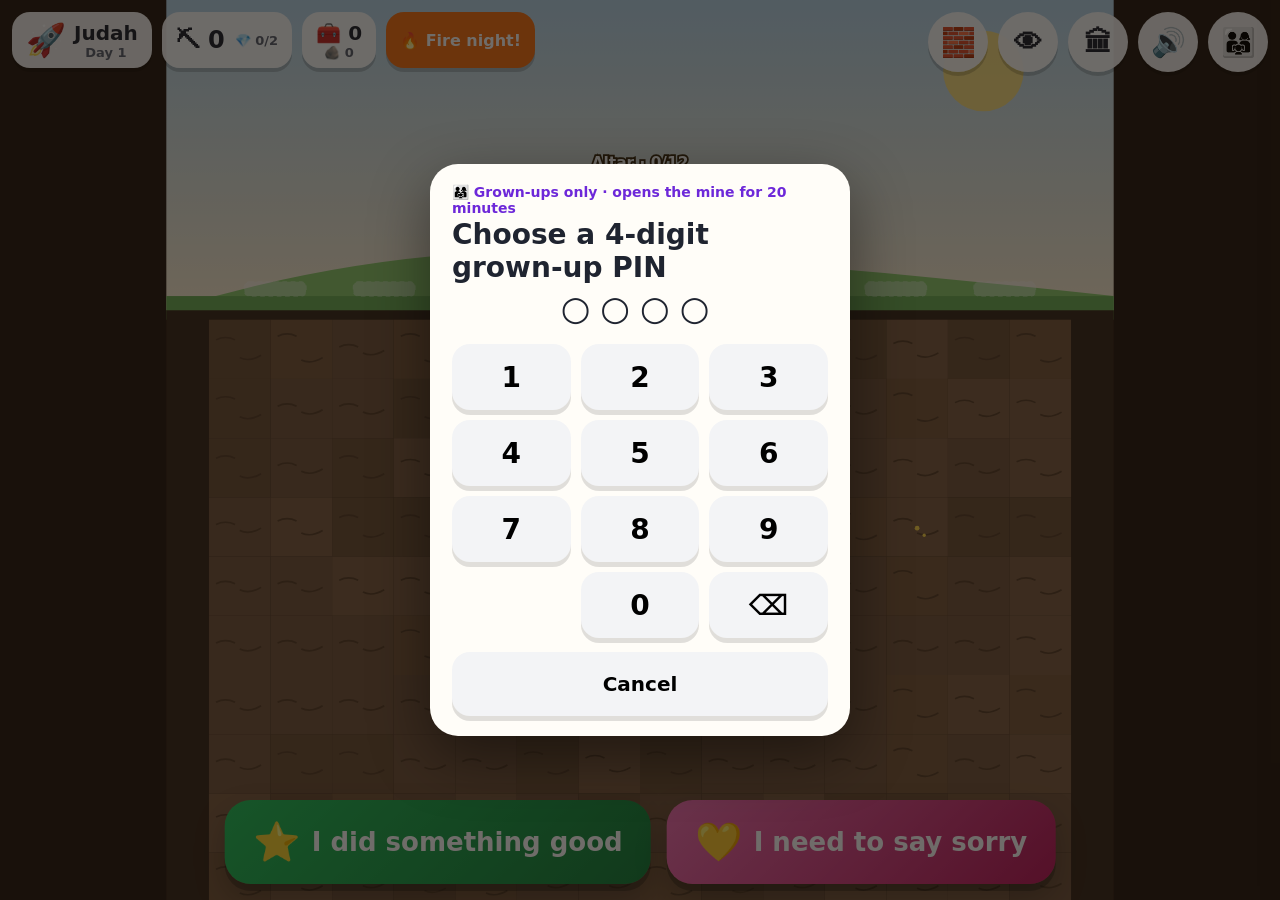
==== mine.html @ c4dcc1f9 "Start night chores clock; slower mine digging with a daily treasure limit - Night tab always starts " ====
<!doctype html>
<html lang="en-AU">
<head>
<meta charset="utf-8">
<meta name="viewport" content="width=device-width, initial-scale=1, viewport-fit=cover">
<title>The Mine and the Temple</title>
<!-- Design prototype for "The Mine and the Temple" (1 Corinthians 3). Not wired into the app yet.
     Kids tap "I did something good" or "I need to say sorry". A grown-up rates it 1–5.
     Good things hide their own gem next to the mole, plus pickaxe swings to dig it out. Every rock gives stone.
     Gems go into a treasure chest: put them in the temple, or spend gem combinations (Catan-style) on reinforcements and
     buildings. The temple's middle stands on Jesus, the foundation; its wings and the hill buildings stand over the mine.
     Sorry things put wobbly props into the tunnels. The weekly fire runs through the tunnels like a fuse: wobbly props burn,
     tunnels cave in, and anything standing on them falls in. Each child has their own mine. -->
<style>
  :root { --ink: #1f2430; --muted: #5b6170; --bg: #fff8ee; --shadow: 0 6px 0 rgba(0,0,0,.1), 0 12px 30px rgba(0,0,0,.12); }
  * { box-sizing: border-box; }
  html, body { margin: 0; height: 100%; background: #2a1d14; color: var(--ink); overflow: hidden;
    font-family: ui-rounded, "SF Pro Rounded", system-ui, -apple-system, sans-serif;
    -webkit-user-select: none; user-select: none; -webkit-tap-highlight-color: transparent; }
  .stage { position: fixed; inset: 0; }
  #scene { position: absolute; inset: 0; width: 100%; height: 100%; touch-action: manipulation; }

  /* top bar */
  .top { position: absolute; top: 12px; left: 12px; right: 12px; z-index: 3; display: flex; gap: 10px; align-items: flex-start; pointer-events: none; }
  .top > * { pointer-events: auto; }
  .chip { background: rgba(255,255,255,.94); border-radius: 18px; padding: 8px 14px; font-weight: 900; font-size: 20px; box-shadow: 0 4px 0 rgba(0,0,0,.18); border: 0; font-family: inherit; color: var(--ink); }
  .chip small { display: block; font-size: 13px; font-weight: 700; color: var(--muted); }
  .who { display: flex; align-items: center; gap: 8px; min-height: 56px; }
  .who .av { font-size: 32px; }
  .picks { display: flex; align-items: center; gap: 2px; min-height: 56px; font-size: 24px; }
  .firechip { font-size: 16px; min-height: 56px; display: flex; align-items: center; background: #fff1e6; color: #9a3412; }
  .firechip.now { background: #f97316; color: #fff; animation: cpulse 1.6s ease-in-out infinite; }
  .warnchip { background: #fde68a; color: #7c2d12; font-size: 16px; display: none; min-height: 56px; align-items: center; max-width: 330px; }
  .warnchip.show { display: flex; }
  .spacer { flex: 1; }
  .round { width: 60px; height: 60px; border-radius: 50%; font-size: 28px; display: grid; place-items: center; padding: 0; }

  /* bottom dock */
  .dock { position: absolute; left: 50%; bottom: 16px; transform: translateX(-50%); z-index: 3; display: flex; gap: 16px; }
  .dock button { border: 0; border-radius: 26px; min-height: 84px; padding: 0 28px; font: inherit; font-size: 26px; font-weight: 900; color: #fff;
    box-shadow: 0 7px 0 rgba(0,0,0,.25), 0 14px 30px rgba(0,0,0,.25); display: flex; align-items: center; gap: 12px; cursor: pointer; white-space: nowrap; }
  .dock button span { font-size: 38px; }
  .dock .good { background: linear-gradient(135deg, #22c55e, #15803d); }
  .dock .sorry { background: linear-gradient(135deg, #f472b6, #be185d); }
  .dock .cancel { background: #6b7280; }
  .hint { animation: cpulse 1.6s ease-in-out infinite; }
  .dock button:active { transform: translateY(4px); }

  .caption { position: absolute; left: 50%; bottom: 118px; transform: translateX(-50%); z-index: 9;
    background: rgba(20,14,8,.9); color: #fff; padding: 12px 24px; border-radius: 20px;
    font-size: 22px; font-weight: 800; max-width: 90%; text-align: center; opacity: 0; transition: opacity .3s; pointer-events: none; }
  .caption.show { opacity: 1; }
  .caption.danger { background: rgba(160,20,10,.94); }
  .caption.joy { background: rgba(120,70,0,.94); }
  .caption.love { background: rgba(157,23,77,.94); }
  .caption em { display: block; font-size: 16px; font-weight: 600; opacity: .9; font-style: normal; }

  /* overlays */
  .ov { position: absolute; inset: 0; z-index: 6; display: none; align-items: center; justify-content: center; background: rgba(15,10,5,.6); }
  .ov.show { display: flex; }
  .sheet { background: #fffdf8; border-radius: 28px; padding: 20px 22px; width: min(860px, 94%); max-height: 92%; overflow: auto; box-shadow: 0 20px 60px rgba(0,0,0,.45); }
  .sheet h3 { margin: 0 0 4px; font-size: 28px; }
  .sheet .sub { font-size: 15px; font-weight: 700; color: var(--muted); margin-bottom: 12px; }
  .grid { display: grid; grid-template-columns: repeat(5, 1fr); gap: 10px; }
  .tile { border: 3px solid transparent; border-radius: 22px; min-height: 130px; padding: 10px 6px; font: inherit; font-size: 15px; font-weight: 800; line-height: 1.15;
    display: flex; flex-direction: column; align-items: center; justify-content: center; gap: 6px; cursor: pointer; box-shadow: 0 5px 0 rgba(0,0,0,.08); }
  .tile .e { font-size: 46px; }
  .tile.g { background: #f0fdf4; } .tile.b { background: #fdf2f8; color: #831843; }
  .tile.sel { border-color: #f59e0b; transform: scale(1.04); }
  .tile.done { opacity: .45; }
  .tile small { font-size: 11px; color: var(--muted); }
  .row { display: flex; gap: 10px; margin-top: 14px; }
  .btn { flex: 1; border: 0; border-radius: 18px; min-height: 64px; font: inherit; font-size: 20px; font-weight: 900; cursor: pointer; box-shadow: 0 5px 0 rgba(0,0,0,.12); }
  .btn.yes { background: #f59e0b; color: #fff; } .btn.no { background: #f3f4f6; }
  .btn:disabled { opacity: .4; }
  .grown { font-size: 14px; font-weight: 900; color: #6d28d9; margin-bottom: 2px; }
  .scale { display: grid; grid-template-columns: repeat(5, 1fr); gap: 8px; margin: 12px 0 8px; }
  .hold { position: relative; overflow: hidden; border: 0; border-radius: 18px; min-height: 82px; font: inherit; font-size: 24px; font-weight: 900; cursor: pointer;
    background: #f3f4f6; box-shadow: 0 5px 0 rgba(0,0,0,.1); display: flex; flex-direction: column; align-items: center; justify-content: center; }
  .hold small { font-size: 12px; color: var(--muted); }
  .hold::after { content: ""; position: absolute; inset: 0; background: rgba(245,158,11,.35); transform: scaleX(0); transform-origin: left; }
  .hold.holding::after { animation: fillx var(--hold, .8s) linear forwards; }
  @keyframes fillx { to { transform: scaleX(1); } }
  .ex { font-size: 14px; font-weight: 600; color: var(--muted); line-height: 1.5; }
  .ex b { color: var(--ink); }
  .kids { display: grid; grid-template-columns: repeat(3, 1fr); gap: 14px; }
  .kid { border: 0; border-radius: 24px; min-height: 160px; font: inherit; font-size: 26px; font-weight: 900; cursor: pointer; background: #fff; box-shadow: var(--shadow); display: flex; flex-direction: column; align-items: center; justify-content: center; gap: 6px; }
  .kid .av { font-size: 60px; }

  /* grown-ups drawer */
  .drawer { position: absolute; top: 0; right: 0; bottom: 0; width: 360px; z-index: 7; background: #fffdf8; box-shadow: -10px 0 40px rgba(0,0,0,.35);
    transform: translateX(110%); transition: transform .3s; padding: 16px; overflow-y: auto; display: flex; flex-direction: column; gap: 10px; }
  .drawer.show { transform: none; }
  .drawer h2 { margin: 0; font-size: 22px; }
  .drawer h4 { margin: 6px 0 2px; font-size: 16px; }
  .drawer .line { font-size: 15px; font-weight: 800; }
  .drawer .red { color: #b91c1c; } .drawer .green { color: #15803d; }
  .drawer .note { font-size: 12px; font-weight: 600; color: var(--muted); }
  .drawer .hold { min-height: 60px; font-size: 18px; }
  .drawer .hold.fire { background: linear-gradient(135deg, #ff9a3c, #e8501b); color: #fff; }
  .drawer .hold.right { background: #fdf2f8; color: #9d174d; }
  .drawer .plain { border: 0; border-radius: 14px; min-height: 52px; font: inherit; font-size: 16px; font-weight: 800; background: #f3f4f6; cursor: pointer; }

  /* big jump-out reveal */
  .reveal { position: absolute; inset: 0; z-index: 10; display: none; align-items: center; justify-content: center; flex-direction: column; cursor: pointer; }
  .reveal.show { display: flex; }
  .reveal .dim { position: absolute; inset: 0; background: radial-gradient(circle, rgba(0,0,0,.2), rgba(0,0,0,.65)); animation: fadein .3s; }
  .reveal .rays { position: absolute; width: 560px; height: 560px; border-radius: 50%; background: repeating-conic-gradient(from 0deg, rgba(255,240,170,.55) 0 10deg, transparent 10deg 30deg);
    -webkit-mask: radial-gradient(circle, #000 20%, transparent 70%); mask: radial-gradient(circle, #000 20%, transparent 70%); animation: spin 6s linear infinite, fadein .4s; }
  .reveal svg.big { position: relative; width: 280px; height: 280px; overflow: visible; }
  .reveal .jump { animation: jump .9s cubic-bezier(.2,1.5,.4,1) both; transform-origin: center; }
  .reveal .spinny { animation: wobble 2.2s ease-in-out infinite; transform-origin: center; transform-box: fill-box; }
  .reveal .label { position: relative; margin-top: 8px; color: #fff; text-align: center; font-weight: 900; font-size: 42px; text-shadow: 0 3px 10px rgba(0,0,0,.6); animation: rise .6s .35s both; padding: 0 20px; }
  .reveal .label small { display: block; font-size: 22px; font-weight: 800; }
  .reveal .hint { position: relative; margin-top: 12px; color: #fff; font-weight: 800; font-size: 18px; animation: rise .5s .9s both; }
  .reveal .spark { position: absolute; width: 16px; height: 16px; background: #fff; clip-path: polygon(50% 0, 62% 38%, 100% 50%, 62% 62%, 50% 100%, 38% 62%, 0 50%, 38% 38%); animation: burst 1.1s ease-out forwards; }
  .reveal.soft .rays { display: none; }
  .reveal.soft .dim { background: radial-gradient(circle, rgba(80,10,40,.35), rgba(40,5,20,.7)); }
  @keyframes jump { 0% { transform: translate(var(--fx), var(--fy)) scale(.15) rotate(-40deg); opacity: 0; } 60% { opacity: 1; } 100% { transform: none; } }
  @keyframes wobble { 0%, 100% { transform: rotate(-6deg) scale(1); } 50% { transform: rotate(6deg) scale(1.06); } }
  @keyframes spin { to { transform: rotate(360deg); } }
  @keyframes fadein { from { opacity: 0; } }
  @keyframes rise { from { transform: translateY(20px); opacity: 0; } }
  @keyframes burst { 0% { transform: translate(0,0) scale(.3); opacity: 1; } 100% { transform: translate(var(--bx), var(--by)) scale(1.4) rotate(120deg); opacity: 0; } }

  /* svg animations */
  .shake { animation: shake .25s linear 2; transform-box: fill-box; transform-origin: center; }
  @keyframes shake { 25% { transform: translateX(-3px); } 75% { transform: translateX(3px); } }
  .bigshake { animation: bigshake .35s linear; }
  @keyframes bigshake { 20% { transform: translate(-6px, 3px); } 40% { transform: translate(5px, -4px); } 60% { transform: translate(-4px, 2px); } 80% { transform: translate(3px, -2px); } }
  .bob { animation: bob 1.6s ease-in-out infinite; transform-box: fill-box; transform-origin: center; }
  @keyframes bob { 50% { transform: translateY(-4px); } }
  .beacon { animation: beacon 1.4s ease-out infinite; transform-box: fill-box; transform-origin: center; }
  @keyframes beacon { 0% { transform: scale(.6); opacity: 1; } 100% { transform: scale(1.6); opacity: 0; } }
  .arrow { animation: arrow .8s ease-in-out infinite; }
  @keyframes arrow { 50% { transform: translateY(-6px); } }
  .weak { animation: weak 1.4s ease-in-out infinite; }
  @keyframes weak { 50% { opacity: .35; } }
  .glint { animation: glint 2.4s ease-in-out infinite; transform-box: fill-box; transform-origin: center; }
  @keyframes glint { 0%, 70%, 100% { opacity: 0; transform: scale(.3); } 80% { opacity: 1; transform: scale(1.1); } }
  .shard { animation: shard .7s ease-out forwards; }
  @keyframes shard { to { transform: translate(var(--sx), var(--sy)) rotate(200deg); opacity: 0; } }
  .fly-up { animation: flyup 1s cubic-bezier(.5,0,.3,1) forwards; }
  @keyframes flyup { to { transform: translate(var(--tx), var(--ty)) scale(.6); opacity: .2; } }
  .plant { animation: plant 1.1s cubic-bezier(.4,0,.2,1) forwards; }
  @keyframes plant { 0% { transform: translate(0,0) scale(2.6); } 35% { transform: translate(0,-30px) scale(2.8); } 100% { transform: translate(var(--tx), var(--ty)) scale(.7); } }
  .fly-up { animation: flyup2 .95s cubic-bezier(.5,0,.3,1) forwards !important; }
  @keyframes flyup2 { 40% { transform: translate(calc(var(--tx) * .4), calc(var(--ty) * .4 - 60px)) scale(1.2); } 100% { transform: translate(var(--tx), var(--ty)) scale(.6); } }
  .flame { animation: flick .18s ease-in-out infinite alternate; transform-box: fill-box; transform-origin: center bottom; }
  @keyframes flick { from { transform: scale(.9, .85) skewX(-6deg); } to { transform: scale(1.05, 1.15) skewX(6deg); } }
  .char { animation: char .8s ease-in forwards; }
  @keyframes char { 30% { filter: brightness(2) sepia(1) saturate(5); } 100% { filter: brightness(.05); opacity: .2; } }
  .cavein { animation: cavein .9s cubic-bezier(.5,0,.8,.5) both; transform-box: fill-box; transform-origin: center top; }
  @keyframes cavein { from { transform: translateY(-50px); opacity: 0; } to { transform: none; opacity: 1; } }
  .dust { animation: dust 1.2s ease-out forwards; }
  @keyframes dust { to { transform: translate(var(--sx), var(--sy)) scale(2); opacity: 0; } }
  .loose { animation: loose .5s ease-in-out infinite; transform-box: fill-box; transform-origin: center bottom; }
  @keyframes loose { 0%, 100% { transform: rotate(-4deg); } 50% { transform: rotate(4deg) translateY(-1px); } }
  .tumble { animation: tumble 1.6s cubic-bezier(.5,0,.9,.5) forwards; transform-box: fill-box; transform-origin: center bottom; }
  @keyframes tumble { from { transform: rotate(10deg) translateY(4px); } to { transform: translate(var(--tx), var(--ty)) rotate(var(--rot)); opacity: .95; } }
  .wing { animation: flap .06s linear infinite alternate; transform-box: fill-box; transform-origin: center bottom; }
  @keyframes flap { from { transform: scaleY(1); } to { transform: scaleY(.3); } }
  .refine { animation: refine 1.4s ease-out; }
  @keyframes refine { 40% { filter: brightness(1.8) saturate(1.4); } }
  .pin .pad { display: grid; grid-template-columns: repeat(3, 1fr); gap: 10px; margin-top: 12px; }
  .pin .pad button { min-height: 66px; font-size: 28px; }
  .pin .dots { font-size: 34px; letter-spacing: 10px; text-align: center; min-height: 44px; }
  .rainbow { animation: rainbow 1.6s linear infinite; }
  @keyframes rainbow { to { filter: hue-rotate(360deg); } }
  .dance { animation: dance .4s ease-in-out 6; transform-box: fill-box; transform-origin: center bottom; }
  @keyframes dance { 50% { transform: translateY(-14px) scaleX(1.1); } }
  .confetti { position: absolute; top: -20px; width: 10px; height: 16px; z-index: 9; animation: fall var(--d, 2.6s) linear forwards; }
  @keyframes fall { to { transform: translate(var(--x), 110vh) rotate(720deg); } }
  .land { animation: land .22s ease-out; transform-box: fill-box; transform-origin: center; }
  @keyframes land { 0% { transform: scale(1.5); } 60% { transform: scale(.9); } 100% { transform: none; } }
  .chestbtn { min-height: 56px; font-size: 20px; cursor: pointer; }
  .chestbtn.pulse { animation: cpulse .5s ease-out; }
  @keyframes cpulse { 40% { transform: scale(1.18); } }
  .round.on { background: #fde68a; }
  .gemgrid { display: grid; grid-template-columns: repeat(7, 1fr); gap: 8px; }
  .gemtile { border: 3px solid transparent; border-radius: 16px; background: #fff; box-shadow: 0 4px 0 rgba(0,0,0,.08); min-height: 92px; font: inherit; display: flex; flex-direction: column; align-items: center; justify-content: center; gap: 2px; cursor: pointer; font-size: 26px; }
  .gemtile b { font-size: 18px; } .gemtile small { font-size: 11px; color: var(--muted); font-weight: 800; }
  .gemtile.none { opacity: .5; } .gemtile.sel { border-color: #f59e0b; }
  .recipe { display: grid; grid-template-columns: 56px 1fr 120px; gap: 10px; align-items: center; background: #fff; border-radius: 18px; padding: 10px; margin: 8px 0; box-shadow: 0 4px 0 rgba(0,0,0,.06); border: 3px solid transparent; }
  .recipe.can { border-color: #22c55e; background: #f0fdf4; }
  .recipe .re { font-size: 40px; text-align: center; } .rdoes { font-size: 14px; font-weight: 700; color: var(--muted); }
  .rcost { display: flex; gap: 6px; flex-wrap: wrap; margin-top: 4px; } .rverse { font-size: 12px; font-style: italic; color: #8a7a5a; margin-top: 2px; }
  .ing { display: inline-flex; align-items: center; gap: 2px; font-weight: 900; font-size: 14px; background: #f3f4f6; border-radius: 10px; padding: 2px 6px; opacity: .55; }
  .ing.ok { opacity: 1; background: #dcfce7; }
  .ing.need { outline: 2px solid #fca5a5; }
  .ing small { display: block; font-size: 10px; font-weight: 800; color: var(--muted); line-height: 1; }
  .trade { display: flex; align-items: center; gap: 6px; flex-wrap: wrap; margin-top: 10px; font-size: 14px; font-weight: 800; color: var(--muted); }
  .gemmini { border: 0; border-radius: 12px; background: #fff; box-shadow: 0 3px 0 rgba(0,0,0,.08); min-height: 48px; min-width: 48px; cursor: pointer; font: inherit; }
  .tilt { animation: tilt .9s ease-out forwards; transform-box: fill-box; transform-origin: center bottom; }
  @keyframes tilt { to { transform: rotate(10deg) translateY(4px); } }
  .fuseburn { animation: fuseburn 2.6s ease-out forwards; }
  @keyframes fuseburn { 0% { opacity: 1; } 100% { opacity: 0; stroke: #3a1a0a; } }
  .spark-up { animation: sparkup 1.2s ease-out forwards; }
  @keyframes sparkup { to { transform: translateY(-40px); opacity: 0; } }
  .bld text { pointer-events: none; }
  @media (max-width: 760px) { .gemgrid { grid-template-columns: repeat(4, 1fr); } .recipe { grid-template-columns: 44px 1fr 90px; } }
  .dayend { position: absolute; inset: 0; z-index: 11; display: none; flex-direction: column; align-items: center; justify-content: center; gap: 14px; padding: 24px 40px; text-align: center; color: #fff;
    background: radial-gradient(circle at 50% 38%, #4a3a10 0%, #1b1530 45%, #0b0a18 100%); }
  .dayend.show { display: flex; animation: fadein .8s ease both; }
  .dayend .glow { width: 150px; height: 110px; animation: breathe 4s ease-in-out infinite; }
  .dayend .dl { font-size: 26px; font-weight: 800; line-height: 1.35; max-width: 820px; opacity: 0; animation: fadein 1.2s ease forwards; }
  .dayend .dl small { display: block; font-size: 15px; font-weight: 700; color: #f7cf3d; margin-top: 4px; }
  .dayend .dl.big { font-size: 32px; color: #fff4b0; }
  .dayend button { margin-top: 10px; min-height: 64px; min-width: 200px; border: 0; border-radius: 20px; font: inherit; font-size: 24px; font-weight: 900; background: #f7cf3d; color: #3b2a00; opacity: 0; animation: fadein 1s ease forwards; cursor: pointer; }
  @keyframes fadein { from { opacity: 0; transform: translateY(8px); } to { opacity: 1; transform: none; } }
  @keyframes breathe { 0%, 100% { filter: drop-shadow(0 0 8px #f7cf3d); } 50% { filter: drop-shadow(0 0 26px #fff4b0); } }
  @media (prefers-reduced-motion: reduce) {
    .dayend .glow { animation: none; }
    .reveal .rays, .reveal .spinny, .glint, .beacon, .arrow, .weak, .loose, .bob, .wing { animation: none !important; }
  }
  @media (max-width: 760px) { .grid { grid-template-columns: repeat(3, 1fr); } .dock button { font-size: 20px; padding: 0 16px; } }
</style>
</head>
<body>
<div class="stage" id="stage">
  <svg id="scene" viewBox="0 0 800 760" preserveAspectRatio="xMidYMid meet" aria-label="Temple on a hill above a gem mine"></svg>

  <div class="top">
    <button class="chip round" id="homeBtn" aria-label="Back to my jobs" style="display:none">🏠</button>
    <button class="chip who" id="whoChip"></button>
    <div class="chip picks" id="picks"></div>
    <button class="chip chestbtn" id="chestBtn"></button>
    <div class="chip warnchip" id="warn"></div>
    <div class="chip firechip" id="fireChip"></div>
    <div class="spacer"></div>
    <button class="chip round" id="wallBtn" aria-label="Family wall">🧱</button>
    <button class="chip round" id="lensBtn" aria-label="Danger lens">👁</button>
    <button class="chip round" id="lookBtn" aria-label="Look at the temple">🏛</button>
    <button class="chip round" id="speakBtn" aria-label="Read aloud">🔈</button>
    <button class="chip round" id="grownBtn" aria-label="Grown-ups">👨‍👩‍👧</button>
  </div>

  <div class="dock">
    <button class="good" id="goodBtn"><span>⭐</span>I did something good</button>
    <button class="sorry" id="sorryBtn"><span>💛</span>I need to say sorry</button>
    <button class="cancel" id="cancelBtn" style="display:none"><span>✕</span>Cancel</button>
  </div>
  <div class="caption" id="caption"></div>

  <!-- pick a card -->
  <div class="ov" id="cardsOv"><div class="sheet">
    <h3 id="cardsTitle"></h3><div class="sub" id="cardsSub"></div>
    <div class="grid" id="cardGrid"></div>
    <div class="row"><button class="btn no" id="cardsCancel">Back</button><button class="btn yes" id="cardsOk" disabled>Yes, this one!</button></div>
  </div></div>

  <!-- grown-up rating -->
  <div class="ov" id="rateOv"><div class="sheet">
    <div class="grown">👨‍👩‍👧 Grown-up: how big was it?</div>
    <h3 id="rateTitle"></h3>
    <div class="scale" id="rateScale"></div>
    <div class="ex" id="rateEx"></div>
    <div id="howRow" style="display:none">
      <div class="grown" style="margin-top:12px">How did it come out?</div>
      <div class="row"><button class="btn yes" id="ownedBtn" style="background:#db2777">💛 They owned up themselves</button><button class="btn no" id="noticedBtn">👀 A grown-up noticed</button></div>
    </div>
    <div class="row"><button class="btn no" id="rateCancel">Cancel</button></div>
  </div></div>

  <!-- treasure chest + recipe book -->
  <div class="ov" id="chestOv"><div class="sheet chest">
    <div style="display:flex;justify-content:space-between;align-items:center"><h3>🧰 My treasure chest</h3><button class="btn no" id="chestClose" style="flex:none;width:90px;min-height:48px">Close</button></div>
    <div class="sub">Tap a gem to put it in your temple, or build something from the recipe book.</div>
    <div class="gemgrid" id="chestGems"></div>
    <div class="row" id="chestActions"></div>
    <div class="trade" id="tradeRow"></div>
    <h3 style="margin-top:14px">📜 Recipe book</h3>
    <div id="recipes"></div>
  </div></div>

  <!-- grown-up PIN -->
  <div class="ov pin" id="pinOv"><div class="sheet" style="width:min(420px,94%)">
    <div class="grown" id="pinNote">👨‍👩‍👧 Grown-ups only</div><h3 id="pinTitle">Enter the grown-up PIN</h3>
    <div class="dots" id="pinDots"></div>
    <div class="pad" id="pinPad"></div>
    <div class="row"><button class="btn no" id="pinCancel">Cancel</button></div>
  </div></div>

  <!-- end of the day's digging: a short moment that points beyond the game -->
  <div class="dayend" id="dayEnd"></div>

  <!-- Stop & Pray: a breath prayer from Scripture -->
  <div class="ov" id="prayOv"><div class="sheet" style="text-align:center">
    <h3 id="prayTitle">🙏 Stop &amp; Pray</h3><div class="sub" id="praySub">How do you feel right now?</div>
    <div class="grid" id="prayFeel" style="grid-template-columns:repeat(5,1fr)"></div>
    <div id="prayBreath" style="display:none">
      <div id="prayCircle" style="width:170px;height:170px;margin:12px auto;border-radius:50%;background:radial-gradient(circle,#fff4b0,#f7cf3d);transition:transform 4s ease-in-out;transform:scale(.6);box-shadow:0 0 40px #f7cf3d"></div>
      <div id="prayWord" style="font-size:28px;font-weight:900;min-height:76px"></div>
      <div id="prayRef" class="sub"></div>
    </div>
    <div class="row"><button class="btn no" id="prayCancel">Back</button></div>
  </div></div>

  <!-- fireside talk after the fire -->
  <div class="ov" id="fireOv"><div class="sheet" style="text-align:center">
    <div class="grown">🔥 Fireside talk · <span id="fireStep"></span></div>
    <h3 id="fireQ" style="font-size:28px;line-height:1.3;margin:18px 0 22px"></h3>
    <div class="row"><button class="btn yes" id="fireNext">Next →</button></div>
  </div></div>

  <!-- who did you help? -->
  <div class="ov" id="sibOv"><div class="sheet">
    <h3>🤗 Who did you help?</h3><div class="sub">You’ll both get a helping hand, and a brick goes on the family wall.</div>
    <div class="kids" id="sibGrid" style="grid-template-columns:repeat(2,1fr)"></div>
    <div class="row"><button class="btn no" id="sibCancel">Back</button></div>
  </div></div>

  <!-- the family wall (shared by everyone) -->
  <div class="ov" id="wallOv"><div class="sheet">
    <div style="display:flex;justify-content:space-between;align-items:center"><h3>🧱 Our family wall</h3><button class="btn no" id="wallClose" style="flex:none;width:90px;min-height:48px">Close</button></div>
    <div class="sub">Every time someone helps a brother or sister, or sees God’s fruit in them, a brick goes on. Every 10 bricks, everyone gets a family feast!</div>
    <svg id="wallArt" viewBox="0 0 604 72" style="width:100%;height:auto;margin:8px 0"></svg>
    <div id="wallInfo" style="font-weight:800;line-height:1.5"></div>
  </div></div>

  <!-- who's digging -->
  <div class="ov" id="kidsOv"><div class="sheet">
    <h3>Who’s digging?</h3><div class="sub">Each of you has your own mine and temple.</div>
    <div class="kids" id="kidGrid"></div>
    <div class="row"><button class="btn no" id="kidsClose">Close</button></div>
  </div></div>

  <!-- celebration / reveal -->
  <div class="reveal" id="reveal"><div class="dim"></div><div class="rays"></div>
    <svg class="big" viewBox="-40 -40 80 80"><g class="jump" id="revealJump"><g class="spinny" id="revealArt"></g></g></svg>
    <div class="label" id="revealLabel"></div><div class="hint" id="revealHint">tap to keep going</div></div>

  <!-- grown-ups drawer -->
  <div class="drawer" id="drawer">
    <div style="display:flex;align-items:center;justify-content:space-between"><h2>👨‍👩‍👧 Grown-ups</h2><button class="plain" id="drawerClose" style="min-height:44px;width:60px">✕</button></div>
    <div class="note" id="drawerKid"></div>
    <h4>🔥 If the fire came now…</h4>
    <div id="forecast"></div>
    <button class="hold right" id="rightBtn" style="--hold:.8s">🫂 Make it right (hold)<small>they said sorry: turn a wobbly prop to stone</small></button>
    <button class="hold fire" id="fireBtn" style="--hold:1.2s">🔥 Test by fire (hold)<small>the Sunday family moment</small></button>
    <h4>🏛 Temple</h4>
    <div id="templeInfo"></div>
    <h4>Today</h4>
    <div id="todayInfo" class="note"></div>
    <button class="plain" id="nextDay">🌙 Skip to tomorrow (testing)</button>
    <h4>Prototype tools</h4>
    <button class="plain" id="autoWeek">⏩ Auto-play a week (this child)</button>
    <button class="plain" id="newMine">↺ New mine for this child</button>
    <button class="plain" id="lockNow">🔒 Lock grown-up controls now</button>
  </div>
</div>

<script>
// ---------- gems, actions and recipes ----------
const GEMS = {
  carnelian:  ['Carnelian', 'Love', '#ff8a8a', '#e0102f', '#6e0014'],
  topaz:      ['Topaz', 'Joy', '#ffe27a', '#ffa400', '#9a5200'],
  sapphire:   ['Sapphire', 'Peace', '#7ab8ff', '#1450f5', '#081f7a'],
  chalcedony: ['Chalcedony', 'Patience', '#cfc6ff', '#7563ff', '#3424a8'],
  emerald:    ['Emerald', 'Kindness', '#7dffb6', '#00b25e', '#00502b'],
  chrysolite: ['Chrysolite', 'Goodness', '#f1ff7a', '#b4dc00', '#5b7400'],
  jasper:     ['Jasper', 'Faithfulness', '#ffffff', '#c8ecff', '#5aa6cc'],
  beryl:      ['Beryl', 'Gentleness', '#8ff8ff', '#00c2dd', '#00687a'],
  amethyst:   ['Amethyst', 'Self-control', '#eaa8ff', '#a12cff', '#46087f'],
};
const GEM_IDS = Object.keys(GEMS);
const TREASURE = ['gold', 'pearl', ...GEM_IDS];
// Draft list: swap in the family's own. Good things hide their gem; sorry things put in a wobbly prop.
const GOOD = [
  { e: '🙏', t: 'Stop & Pray', pray: true },
  { e: '🎁', t: 'I put someone else first', gem: 'carnelian' },
  { e: '😄', t: 'I was happy for someone else', gem: 'topaz' },
  { e: '🕊️', t: 'I stopped a fight or let it go', gem: 'sapphire' },
  { e: '⏳', t: 'I waited without whining', gem: 'chalcedony' },
  { e: '🤝', t: 'I helped without being asked', gem: 'emerald' },
  { e: '🙋', t: 'I told the truth when it was hard', gem: 'chrysolite' },
  { e: '✋', t: 'I did what I said I’d do', gem: 'jasper' },
  { e: '🪶', t: 'I used a soft voice and gentle hands', gem: 'beryl' },
  { e: '😤', t: 'I calmed down when I was cross', gem: 'amethyst' },
  { e: '🤗', t: 'I helped my brother or sister', gem: 'hand', sib: true },
  { e: '👀', t: 'I saw God’s fruit in someone', spot: true },
];
const SORRY = [
  { e: '😡', t: 'I hit or yelled when I was mad', prop: 'wood' },
  { e: '👊', t: 'I fought with my brother or sister', prop: 'wood' },
  { e: '😭', t: 'I had a tantrum', prop: 'hay' },
  { e: '🙅', t: 'I didn’t listen', prop: 'hay' },
  { e: '🗯️', t: 'I used unkind words', prop: 'stubble' },
  { e: '🤥', t: 'I wasn’t truthful', prop: 'wood' },
];
const GOOD_EX = { 1: 'Said thank you without being reminded', 3: 'Helped a sibling finish their job', 5: 'Forgave someone who really hurt them, or gave up something they really wanted' };
const SORRY_EX = { 1: 'A grumpy word or an eye roll', 3: 'Yelled at a sibling or slammed a door', 5: 'Hurt someone on purpose, or a big lie' };
const BURNS = ['wood', 'hay', 'stubble'];
// Kid-sized meanings, shown when a gem appears: the fruit is God's work in them (1 Cor 3:6–7, Gal 5:22).
const MEANING = { carnelian: 'putting others first', topaz: 'being glad in God and for others', sapphire: 'making and keeping things calm', chalcedony: 'waiting with a calm heart',
  emerald: 'doing something nice for someone', chrysolite: 'doing right even when it’s hard', jasper: 'keeping your word', beryl: 'soft hands, soft words', amethyst: 'my body listens to me, not my mad feelings' };
const PROP_WORD = { wood: 'rotten wood', hay: 'mouldy hay', stubble: 'dry stubble' };
const KIDS = [
  { id: 'eliana', name: 'Eliana', av: '🦋', age: 12, col: '#7c3aed' },
  { id: 'annabelle', name: 'Annabelle', av: '🌸', age: 8, col: '#db2777' },
  { id: 'judah', name: 'Judah', av: '🚀', age: 6, col: '#2563eb' },
];
// Inside the family habits app (index.html opens this in a frame with ?embed=1): one child, a 🏠 button, habits feed the mine.
const EMBED = new URLSearchParams(location.search).has('embed');
const DAILY_LOGS = 6, PER_CARD = 2; // so gems can't be farmed by tapping

// Recipe book (Catan-style): each recipe needs a mix of different fruits, so prayer alone can't build everything.
const RECIPES = [
  { id: 'brace', e: '🧱', name: 'Stone Brace', kind: 'reinforce', cost: { jasper: 1, stone: 4 }, does: 'Put it beside a wobbly prop (not on it: make that right!). A cave-in can’t spread past it.', verse: 'Faithful in little things (Luke 16:10)' },
  { id: 'pillar', e: '🏛️', name: 'Golden Pillar', kind: 'reinforce', cost: { gold: 3, chalcedony: 2, stone: 4 }, does: 'Put it under a building. Whatever stands above it holds, even if a prop next to it burns.', verse: 'A pillar in the temple of my God (Rev 3:12)' },
  { id: 'shield', e: '🛡️', name: 'Shield of Faith', kind: 'once', cost: { jasper: 1, sapphire: 1, gold: 1 }, does: 'Faith in Jesus protects you: the next fire skips one wobbly prop. You can hold one.', verse: 'It puts out the flaming arrows (Eph 6:16)' },
  { id: 'bell', e: '🔔', name: 'Bell Tower', kind: 'building', cost: { carnelian: 3, sapphire: 2, stone: 6 }, does: 'Unlocks the 👁 danger lens: see the fire’s path all week.', verse: 'The watchman blows the trumpet (Ezek 33:6)' },
  { id: 'garden', e: '🌳', name: 'Garden', kind: 'building', cost: { emerald: 2, beryl: 2, chrysolite: 2, chalcedony: 2, stone: 4 }, does: 'After each fire it grows a gem of your rarest fruit.', verse: 'Remain in me and you will bear much fruit (John 15:5)' },
  { id: 'lantern', e: '🏮', name: 'Lantern', kind: 'building', cost: { topaz: 2, beryl: 2, stone: 4 }, does: 'Lights up hidden geodes near the mole, and they break in one swing.', verse: 'A lamp for my feet (Ps 119:105)' },
];
// Workshop upgrades: practise the fruit and you get better at it. Bought once, kept for good.
RECIPES.push(
  { id: 'pick2', e: '⛏️', name: 'Strong Pickaxe', kind: 'upgrade', cost: { jasper: 2, chalcedony: 1, stone: 6 }, does: 'Rock takes one less swing, and you can dig out 1 more treasure a day.', verse: 'Let us not become weary in doing good (Gal 6:9)' },
  { id: 'polish', e: '✨', name: 'Polishing Table', kind: 'upgrade', cost: { beryl: 2, amethyst: 1, stone: 6 }, does: 'God’s Spirit is polishing you! Every gem in your temple sparkles, and wing stones need just 1 stone.', verse: 'Transformed into his likeness with ever-increasing glory (2 Cor 3:18)' },
  { id: 'pick3', e: '🌟', name: 'Golden Pickaxe', kind: 'upgrade', cost: { gold: 3, topaz: 2, stone: 8 }, does: 'Rock takes another swing less, and 1 more treasure a day. (Get the Strong Pickaxe first.)', verse: 'Work at it with all your heart (Col 3:23)' },
);
const R = Object.fromEntries(RECIPES.map((r) => [r.id, r]));
const hasUp = (id) => !!(S.upgrades && S.upgrades[id]);
// Recipes open up as the temple grows (0 = from the start, 1 = after the Altar, 2 = after the Chapel, 3 = after the Temple), so there's less to learn at once.
const UNLOCK = { brace: 0, lantern: 0, bell: 1, shield: 1, pillar: 1, pick2: 1, garden: 2, polish: 2, pick3: 3 };
const unlocked = (rid) => (S.level || 0) >= UNLOCK[rid];

// ---------- mine, temple and hill layout ----------
const COLS = 14, CW = 52, CH = 50, MX = 36, MY = 270;
let ROWS = 30; // the mine grows deeper as it's dug out (see deepen)
const ENTRY = { r: 0, c: 7 };
const cx = (c) => MX + c * CW, cy = (r) => MY + r * CH;
const hardness = (r) => Math.min(5, 3 + Math.floor(r / 10)); // swings per rock: 3 near the top, 4 deeper, 5 deep down
const colOf = (x) => Math.max(0, Math.min(COLS - 1, Math.floor((x - MX) / CW)));
// The foundation (Jesus) rock spans the middle. Anything built beyond it stands over the mine.
const FOUND_L = 336, FOUND_R = 464;
const PLOTS = [{ id: 'p1', x: 92 }, { id: 'p2', x: 184 }, { id: 'p3', x: 616 }, { id: 'p4', x: 708 }];
PLOTS.forEach((p) => { p.c = colOf(p.x); });

const BUILDINGS = [
  { name: 'Altar', map: ['..WW..', '.WWWW.', 'WWWWWW'] },
  { name: 'Chapel', map: ['......S......', '.....DDD.....', '....DDDDD....', '.RRRRRRRRRRR.', '.WWWWWWWWWWW.', '.WWWW...WWWW.', '.WWWW...WWWW.'] },
  { name: 'Temple', map: ['.........S.........', '........DDD........', '.......DDDDD.......', '......DDDDDDD......', '..RRRRRRRRRRRRRRR..', '.RRRRRRRRRRRRRRRRR.', '.WWWWWWWWWWWWWWWWW.', '.WWWWWWWWWWWWWWWWW.', '.WWWWWWWW.WWWWWWWW.', '.WWWWWWW...WWWWWWW.', '.WWWWWWW...WWWWWWW.'] },
  { name: 'Great Temple', map: ['............S............', '...........DDD...........', '..........DDDDD..........', '.........DDDDDDD.........', '........DDDDDDDDD........', '..T..RRRRRRRRRRRRRRR..T..', '.TTTRRRRRRRRRRRRRRRRRTTT.', '.TTTWWWWWWWWWWWWWWWWWTTT.', '.TTTWWWWWWWWWWWWWWWWWTTT.', '.TTTWWWWWWWW.WWWWWWWWTTT.', '.TTTWWWWWWW...WWWWWWWTTT.', '.TTTWWWWWWW...WWWWWWWTTT.'] },
];
const buildingName = (level) => level < BUILDINGS.length ? BUILDINGS[level].name : `City of God · district ${level - BUILDINGS.length + 1}`;
function slotsFor(level) {
  const map = BUILDINGS[Math.min(level, BUILDINGS.length - 1)].map;
  const w = map[0].length, h = map.length;
  const size = Math.min(300 / w, 170 / h, 30);
  const tw = size * 1.15, th = size * 0.85;
  const x0 = 400 - (w * tw) / 2, y0 = 226 - h * th;
  const out = [];
  map.forEach((row, r) => [...row].forEach((ch, c) => {
    if (ch === '.') return;
    const x = x0 + c * tw, mid = x + tw / 2;
    out.push({ r, c, x, y: y0 + r * th, w: tw, h: th, wing: mid < FOUND_L || mid > FOUND_R, col: colOf(mid) });
  }));
  // The part on the foundation fills first (bottom up), then the wings out over the mine.
  out.sort((a, b) => a.wing - b.wing || b.r - a.r || Math.abs(a.c - (w - 1) / 2) - Math.abs(b.c - (w - 1) / 2));
  return out;
}

// ---------- per-child state (saved on this device) ----------
let S, kid, busy = false, selected = null, makingRight = false, placing = null, lens = false;
function todayNum() { const d = new Date(Date.now() - 3 * 3600e3); return Math.floor((d - d.getTimezoneOffset() * 60e3) / 864e5); }
function syncDay() { if (S.start === undefined) S.start = todayNum() - (S.day - 1); S.day = todayNum() - S.start + 1 + (S.dayOffset || 0); }
let firing = false; // a fire is saved all at once at the end, so closing the app mid-fire doesn't half-apply it
const save = () => { if (firing) return; try { localStorage.setItem(`mine4.${kid.id}`, JSON.stringify(S)); localStorage.setItem('mine4.kid', kid.id); } catch {} };
function emptyChest() { const c = { stone: 0, hands: 0 }; TREASURE.forEach((t) => { c[t] = 0; }); return c; }
function rockRow(r) {
  const row = [];
  for (let c = 0; c < COLS; c++) {
    const p = Math.random();
    const content = r > 0 && p < 0.05 ? 'geode' : r > 0 && p < 0.14 ? 'gold' : 'dirt';
    row.push({ s: 'rock', content, v: Math.floor(Math.random() * 4) });
  }
  return row;
}
// When the mine is nearly dug out, six new rows of rock open up below, so good deeds always have somewhere to hide a gem.
function deepen() {
  let rock = 0; for (const row of S.cells) for (const k of row) if (k.s === 'rock') rock++;
  if (deepest() < ROWS - 4 && rock >= 30) return false;
  for (let i = 0; i < 6; i++) S.cells.push(rockRow(S.cells.length));
  ROWS = S.cells.length;
  return true;
}
function freshState() {
  ROWS = 30;
  const cells = [];
  for (let r = 0; r < ROWS; r++) cells.push(rockRow(r));
  Object.assign(cells[ENTRY.r][ENTRY.c], { s: 'tunnel', prop: 'stone', content: 'dirt', entry: true });
  return { cells, swings: 0, day: 1, start: todayNum(), dayOffset: 0, chest: emptyChest(), temple: [], level: 0, gallery: [], plots: {}, ruined: {}, shield: 0,
    order: 0, mole: { ...ENTRY }, logs: {}, pearlDay: 0, readAloud: undefined, noticedDays: [], lastOpen: 0 };
}
function loadKid(id) {
  kid = KIDS.find((k) => k.id === id) || KIDS[0];
  try { S = JSON.parse(localStorage.getItem(`mine4.${kid.id}`)); } catch { S = null; }
  if (!S) S = freshState();
  ROWS = S.cells.length;
  if (S.readAloud === undefined) S.readAloud = kid.age < 8;
  syncDay();
  selected = null; makingRight = false; placing = null;
}

const inside = (r, c) => r >= 0 && r < ROWS && c >= 0 && c < COLS;
const around = (r, c) => [[r - 1, c], [r + 1, c], [r, c - 1], [r, c + 1]].filter(([a, b]) => inside(a, b));
const cell = (r, c) => S.cells[r][c];
const key = (r, c) => `${r},${c}`;
const unkey = (k) => k.split(',').map(Number);
const diggable = (r, c) => cell(r, c).s !== 'tunnel' && around(r, c).some(([a, b]) => cell(a, b).s === 'tunnel');
const litGeode = (r, c) => cell(r, c).content === 'geode' && Object.values(S.plots).includes('lantern') && Math.abs(r - S.mole.r) + Math.abs(c - S.mole.c) <= 3;
const pickLevel = () => (hasUp('pick2') ? 1 : 0) + (hasUp('pick3') ? 1 : 0);
const digCost = (r, c) => { const k = cell(r, c), up = pickLevel(); return litGeode(r, c) ? 1 : k.soft ? Math.max(1, 2 - up) : k.s === 'rubble' ? Math.max(1, hardness(r) - 1 - up) : Math.max(1, hardness(r) - up); };
// Treasure dug out per day: 2 to start, +1 for each pickaxe upgrade. The rest waits in the rock for tomorrow.
const gemCap = () => 2 + pickLevel();
const gemsToday = () => (S.gemDay === S.day ? S.gemCount || 0 : 0);
const templeCount = () => S.temple.filter(Boolean).length;
function deepest() { let d = 0; for (let r = 0; r < ROWS; r++) for (let c = 0; c < COLS; c++) if (cell(r, c).s === 'tunnel') d = Math.max(d, r); return d; }
function rotCount() { let n = 0; for (const row of S.cells) for (const k of row) if (k.s === 'tunnel' && BURNS.includes(k.prop)) n++; return n; }

// ---------- what the fire will do (used for the warnings, the lens and the fire itself) ----------
// 1. The fire runs through the tunnels from the entrance. 2. Wobbly props burn (a Shield of Faith quenches the first one).
// 3. A tunnel with a burnt prop caves in, unless a brace or pillar stands there. If a grown-up noticed (rather than the child
//    owning up), tunnels cut off behind it cave in too, up to 3 steps. 4. Anything built over a caved-in tunnel in the top two
//    rows falls in, unless a Golden Pillar holds that column. The foundation (Jesus) and what's on it never fall.
function fireRoute() {
  const dist = { [key(ENTRY.r, ENTRY.c)]: 0 }, parent = {}, order = [key(ENTRY.r, ENTRY.c)], q = [[ENTRY.r, ENTRY.c]];
  while (q.length) {
    const [r, c] = q.shift();
    for (const [a, b] of around(r, c)) {
      const k2 = key(a, b);
      if (k2 in dist || (cell(a, b).s !== 'tunnel' && cell(a, b).s !== 'rubble')) continue;
      dist[k2] = dist[key(r, c)] + 1; parent[k2] = key(r, c); order.push(k2); q.push([a, b]);
    }
  }
  return { dist, parent, order };
}
function forecast() {
  const route = fireRoute();
  const burning = route.order.filter((k2) => { const [r, c] = unkey(k2); return BURNS.includes(cell(r, c).prop); });
  const quenched = S.shield && burning.length ? burning[0] : null;
  const burnt = burning.filter((k2) => k2 !== quenched);
  const held = new Set(), caved = new Set();
  for (const k2 of burnt) { const [r, c] = unkey(k2); if (cell(r, c).pillar === 'pillar') held.add(k2); else caved.add(k2); }
  // Cut off behind a noticed prop: up to 3 tunnels away, stopping at braces and pillars.
  const open = new Set([key(ENTRY.r, ENTRY.c)]), q = [[ENTRY.r, ENTRY.c]];
  while (q.length) { const [r, c] = q.shift(); for (const [a, b] of around(r, c)) { const k2 = key(a, b); if (open.has(k2) || caved.has(k2) || cell(a, b).s !== 'tunnel') continue; open.add(k2); q.push([a, b]); } }
  const lost = new Set();
  for (const k2 of caved) {
    const [r0, c0] = unkey(k2);
    if (cell(r0, c0).how !== 'noticed') continue;
    const seen = new Set([k2]), qq = [[r0, c0, 0]];
    while (qq.length) {
      const [r, c, d] = qq.shift();
      if (d >= 3) continue;
      for (const [a, b] of around(r, c)) {
        const k3 = key(a, b), kk = cell(a, b);
        if (seen.has(k3) || open.has(k3) || kk.s !== 'tunnel' || caved.has(k3) || kk.pillar) continue;
        seen.add(k3); lost.add(k3); qq.push([a, b, d + 1]);
      }
    }
  }
  const down = new Set([...caved, ...lost]);
  const columnFalls = (c) => {
    const support = [0, 1].map((r) => cell(r, c));
    if (support.some((k2) => k2.pillar === 'pillar')) return null;
    for (const r of [0, 1]) if (down.has(key(r, c))) return key(r, c);
    return null;
  };
  const wingFall = [], plotFall = [];
  const perCol = {};
  slotsFor(S.level).map((sl, i) => [sl, i]).reverse().forEach(([sl, i]) => {
    if (!S.temple[i] || !sl.wing) return;
    const at = columnFalls(sl.col);
    if (at && (perCol[sl.col] = (perCol[sl.col] || 0) + 1) <= 3) wingFall.push({ i, at }); // the outer stones slip, the rest hang on
  });
  PLOTS.forEach((p) => { if (S.plots[p.id]) { const at = columnFalls(p.c); if (at) plotFall.push({ id: p.id, at }); } });
  return { route, burning, quenched, burnt, held, caved, lost, down, wingFall, plotFall };
}

// ---------- artwork ----------
const chamfer = (x0, y0, x1, y1, k) => `${x0 + k},${y0} ${x1 - k},${y0} ${x1},${y0 + k} ${x1},${y1 - k} ${x1 - k},${y1} ${x0 + k},${y1} ${x0},${y1 - k} ${x0},${y0 + k}`;
let DEFS = '';
function buildDefs() {
  let s = `<defs>
    <linearGradient id="sky" x1="0" y1="0" x2="0" y2="1"><stop offset="0" stop-color="#7ec4ff"/><stop offset="1" stop-color="#fff1d6"/></linearGradient>
    <linearGradient id="skyDusk" x1="0" y1="0" x2="0" y2="1"><stop offset="0" stop-color="#1d1533"/><stop offset="1" stop-color="#e0703a"/></linearGradient>
    <linearGradient id="gold" x1="0" y1="0" x2="0" y2="1"><stop offset="0" stop-color="#fff4b0"/><stop offset=".35" stop-color="#f7cf3d"/><stop offset=".7" stop-color="#d79f12"/><stop offset="1" stop-color="#8f6206"/></linearGradient>
    <radialGradient id="pearl" cx=".35" cy=".3" r=".9"><stop offset="0" stop-color="#fff"/><stop offset=".6" stop-color="#f3e9ff"/><stop offset="1" stop-color="#cdbfb2"/></radialGradient>
    <linearGradient id="marble" x1="0" y1="0" x2="0" y2="1"><stop offset="0" stop-color="#fff"/><stop offset="1" stop-color="#e2d8c6"/></linearGradient>
    <linearGradient id="tunnel" x1="0" y1="0" x2="0" y2="1"><stop offset="0" stop-color="#1a110b"/><stop offset="1" stop-color="#2e1f14"/></linearGradient>
    <linearGradient id="flameG" x1="0" y1="1" x2="0" y2="0"><stop offset="0" stop-color="#ff3d00"/><stop offset=".55" stop-color="#ffa21f"/><stop offset="1" stop-color="#fff3a0"/></linearGradient>
    <radialGradient id="lamp"><stop offset="0" stop-color="#ffe9a8" stop-opacity=".5"/><stop offset="1" stop-color="#ffe9a8" stop-opacity="0"/></radialGradient>
    <radialGradient id="sad"><stop offset="0" stop-color="#ff9ad5" stop-opacity=".7"/><stop offset="1" stop-color="#ff9ad5" stop-opacity="0"/></radialGradient>
    <path id="star" d="M0 -9 L2 -2 L9 0 L2 2 L0 9 L-2 2 L-9 0 L-2 -2Z"/>
    <path id="flame" d="M15 22 C3 22 2 12 9 6 C9 11 12 12 12 12 C11 6 14 1 18 -4 C18 4 25 7 25 14 C25 20 21 22 15 22Z" fill="url(#flameG)"/>
    <g id="fly"><ellipse rx="3.6" ry="2.6" fill="#111"/><ellipse class="wing" cx="-1.8" cy="-3" rx="2.6" ry="1.8" fill="#e9f3ff" opacity=".8"/><ellipse class="wing" cx="1.8" cy="-3" rx="2.6" ry="1.8" fill="#e9f3ff" opacity=".8"/></g>
    <g id="t-gold"><rect width="30" height="22" rx="2.5" fill="url(#gold)"/><rect x="3" y="2.5" width="24" height="3.5" rx="1.5" fill="#fff" opacity=".5"/><path d="M6 15 L13 8" stroke="#fffbe6" stroke-width="1.2" opacity=".6"/></g>
    <g id="t-pearl"><rect width="30" height="22" rx="2" fill="#e6dccb"/><rect x="2" y="1.5" width="26" height="19" rx="9" fill="url(#pearl)"/><ellipse cx="10" cy="7" rx="5" ry="2.6" fill="#fff" opacity=".85"/></g>
    <g id="nugget"><path d="M-12 4 C-14 -4 -6 -10 0 -8 C6 -11 14 -5 12 3 C10 10 -8 11 -12 4Z" fill="url(#gold)" stroke="#8f6206"/><circle cx="-4" cy="-3" r="2.2" fill="#fff" opacity=".8"/></g>
    <g id="pearlBig"><circle r="12" fill="url(#pearl)"/><ellipse cx="-4" cy="-4" rx="4" ry="2" fill="#fff" opacity=".9"/></g>
    <g id="stoneBlock"><rect x="-10" y="-8" width="20" height="16" rx="3" fill="#a8a196" stroke="#6f6a60"/><path d="M-6 -2 h6 M2 3 h5" stroke="#7a756c"/></g>
    <g id="geode"><circle r="9" fill="#8a8a96" stroke="#5c5c66"/><path d="M-5 -2 l3 -4 l3 3 l3 -3" stroke="#d9d9f0" fill="none"/><text y="5" text-anchor="middle" font-size="10" font-weight="900" fill="#fff">?</text></g>
    <g id="pillar"><rect x="16" y="2" width="20" height="46" rx="3" fill="url(#gold)" stroke="#8f6206"/><rect x="12" y="0" width="28" height="7" rx="2" fill="url(#gold)" stroke="#8f6206"/><rect x="12" y="43" width="28" height="7" rx="2" fill="url(#gold)" stroke="#8f6206"/><path d="M22 8 V42 M30 8 V42" stroke="#fff3a0" opacity=".7"/></g>
    <g id="brace"><path d="M8 48 L26 10 L44 48" stroke="#8d877b" stroke-width="7" fill="none" stroke-linejoin="round"/><path d="M14 36 H38" stroke="#8d877b" stroke-width="6"/></g>`;
  for (const [id, [, , light, base, dark]] of Object.entries(GEMS)) {
    s += `<linearGradient id="gm-${id}" x1="0" y1="0" x2="1" y2="1"><stop offset="0" stop-color="${base}"/><stop offset="1" stop-color="${dark}"/></linearGradient>
      <linearGradient id="gt-${id}" x1="0" y1="0" x2="1" y2="1"><stop offset="0" stop-color="${light}"/><stop offset=".6" stop-color="${base}"/><stop offset="1" stop-color="${dark}"/></linearGradient>
      <radialGradient id="glow-${id}"><stop offset="0" stop-color="${base}" stop-opacity=".75"/><stop offset="1" stop-color="${base}" stop-opacity="0"/></radialGradient>
      <g id="t-${id}"><rect width="30" height="22" rx="2" fill="#c9b48e"/><polygon points="${chamfer(1.5, 1, 28.5, 21, 5)}" fill="${dark}"/><polygon points="${chamfer(3.5, 2.8, 26.5, 19.2, 4)}" fill="url(#gm-${id})"/><polygon points="${chamfer(9, 6.5, 21, 15.5, 2)}" fill="url(#gt-${id})"/><polygon points="10.5,7.5 16,7.5 11.5,11.5" fill="#fff" opacity=".8"/></g>
      <g id="g-${id}"><ellipse rx="26" ry="22" fill="url(#glow-${id})"/><polygon points="-14,-4 -8,-12 8,-12 14,-4 0,13" fill="${dark}"/><polygon points="-11,-4 -6,-10 6,-10 11,-4 0,10" fill="url(#gm-${id})"/><polygon points="-6,-4 -3,-9 3,-9 6,-4 0,4" fill="url(#gt-${id})"/><path d="M-14 -4 H14 M-8 -12 L-6 -4 L0 13 M8 -12 L6 -4 L0 13" stroke="#fff" stroke-width=".7" opacity=".5" fill="none"/><polygon points="-5,-9 0,-9 -4,-5" fill="#fff" opacity=".9"/></g>`;
  }
  const prop = (id, post, beam, extra = '') => `<g id="p-${id}"><rect x="4" y="6" width="7" height="44" rx="2" fill="${post}"/><rect x="41" y="6" width="7" height="44" rx="2" fill="${post}"/><rect x="1" y="1" width="50" height="8" rx="2" fill="${beam}"/>${extra}</g>`;
  s += prop('stone', '#9b958a', '#b8b2a6');
  s += prop('wood', '#6a523d', '#5e4836', '<path d="M6 14l3 6-2 4M43 22l2 7" stroke="#2a1d13" fill="none"/><circle cx="8" cy="34" r="1.2" fill="#1d140d"/><ellipse cx="46" cy="5" rx="3.6" ry="2" fill="#c9b8a0"/><circle cx="9" cy="44" r="3" fill="#5f7a2e" opacity=".8"/>');
  s += prop('hay', '#b39a4c', '#a88d40', '<path d="M5 12l5 3M5 22l5-2M42 16l5 3M42 30l5-2" stroke="#dcc671"/><circle cx="8" cy="28" r="3.5" fill="#4f5b22"/><circle cx="45" cy="18" r="3" fill="#3d4419"/><path d="M8 50q1 4 0 6M45 50q1 4 0 6" stroke="#5a6a22" stroke-width="1.6" fill="none"/>');
  s += prop('stubble', '#7a6838', '#6f5d34', '<path d="M6 6l-2-8M9 6l1-9M44 6l-1-8M47 6l2-7" stroke="#a99560" stroke-linecap="round"/><circle cx="8" cy="36" r="3" fill="#4d3f20"/>');
  DEFS = s + '</defs>';
}
buildDefs();

function rockFace(x, y, v, rubble) {
  const tints = ['#7a5a3e', '#6f523a', '#806046', '#755740'];
  if (rubble) return `<rect x="${x}" y="${y}" width="${CW}" height="${CH}" fill="#4a3a2c"/><g stroke="#2b2018" stroke-width="1.2"><ellipse cx="${x + 13}" cy="${y + 36}" rx="12" ry="10" fill="#8d7d6b"/><ellipse cx="${x + 36}" cy="${y + 38}" rx="14" ry="10" fill="#7b6b59"/><ellipse cx="${x + 25}" cy="${y + 20}" rx="12" ry="9" fill="#9a8a77"/><ellipse cx="${x + 42}" cy="${y + 14}" rx="8" ry="7" fill="#857562"/></g>`;
  return `<rect x="${x}" y="${y}" width="${CW}" height="${CH}" fill="${tints[v]}"/><path d="M${x + 6} ${y + 14 + v * 3} q8 -4 16 0 M${x + 26} ${y + 34 - v * 2} q8 4 18 -2" stroke="#5a412c" stroke-width="1.4" fill="none"/>`;
}
const art = (t) => t === 'gold' ? '#nugget' : t === 'pearl' ? '#pearlBig' : t === 'geode' ? '#geode' : t === 'stone' ? '#stoneBlock' : `#g-${t}`;
const tname = (t) => t === 'gold' ? 'Gold' : t === 'pearl' ? 'Pearl' : t === 'stone' ? 'Stone' : t === 'hands' ? 'Helping hand' : GEMS[t][0];
const ticon = (t, size = 26) => t === 'stone' ? '🪨' : t === 'hands' ? '🙌' : `<svg viewBox="-16 -16 32 32" width="${size}" height="${size}"><use href="${art(t)}" transform="scale(${t === 'pearl' ? 1.1 : t === 'gold' ? 1.1 : .95})"/></svg>`;

// ---------- render ----------
const scene = document.getElementById('scene');
let dusk = false;
function render(fx = {}) {
  const F = forecast();
  const atRiskCells = new Set([...F.down]);
  const showLens = lens && Object.values(S.plots).includes('bell');
  let mine = '', props = '', items = '', flies = '', marks = '', lensSVG = '';
  for (let r = 0; r < ROWS; r++) for (let c = 0; c < COLS; c++) {
    const k = cell(r, c), x = cx(c), y = cy(r), kk = key(r, c);
    if (k.s === 'tunnel') {
      mine += `<g class="cell" data-r="${r}" data-c="${c}"><rect x="${x}" y="${y}" width="${CW}" height="${CH}" fill="url(#tunnel)"/><ellipse cx="${x + 26}" cy="${y + 30}" rx="30" ry="24" fill="url(#lamp)"/></g>`;
      if (k.prop) props += `<use href="#p-${k.prop}" x="${x}" y="${y}" data-prop="${kk}" pointer-events="none"/>`;
      if (k.pillar) props += `<use href="#${k.pillar}" x="${x}" y="${y}" data-pil="${kk}" pointer-events="none"/>`;
      if (k.entry) props += `<path d="M${x + 18} ${y} V${y + CH} M${x + 34} ${y} V${y + CH}" stroke="#a9875e" stroke-width="3"/><path d="M${x + 18} ${y + 12} h16 M${x + 18} ${y + 26} h16 M${x + 18} ${y + 40} h16" stroke="#a9875e" stroke-width="2.5"/>`;
      if (k.pile) items += `<g class="cell bob" data-r="${r}" data-c="${c}" style="cursor:pointer"><use href="${art(k.pile)}" x="${x + 26}" y="${y + 30}"/></g>`;
      if (BURNS.includes(k.prop)) for (let f = 0; f < 2; f++) {
        const dur = (1.3 + ((r + c + f) % 4) * .3).toFixed(2);
        flies += `<g transform="translate(${x + 26} ${y + 22})"><g><animateTransform attributeName="transform" type="rotate" from="${f * 180}" to="${f * 180 + ((r + c) % 2 ? 360 : -360)}" dur="${dur}s" repeatCount="indefinite"/><g transform="translate(${13 + f * 5} 0)"><use href="#fly"/></g></g></g>`;
      }
      if (atRiskCells.has(kk)) marks += `<rect x="${x + 2}" y="${y + 2}" width="${CW - 4}" height="${CH - 4}" rx="6" fill="rgba(255,40,40,.32)" class="weak" pointer-events="none"/><text x="${x + 26}" y="${y + 14}" text-anchor="middle" font-size="14" pointer-events="none">⚠️</text>`;
      if (F.quenched === kk) marks += `<circle cx="${x + 26}" cy="${y + 25}" r="22" fill="rgba(120,180,255,.25)" stroke="#7ab8ff" stroke-width="3" pointer-events="none"/><text x="${x + 26}" y="${y + 31}" text-anchor="middle" font-size="16" pointer-events="none">🛡️</text>`;
      if (placing && placing.kind === 'reinforce' && !k.pillar && !BURNS.includes(k.prop) && (placing.rid === 'pillar' ? r <= 1 && underSomething(c) : around(r, c).some(([a, b]) => BURNS.includes(cell(a, b).prop)))) marks += `<rect x="${x + 3}" y="${y + 3}" width="${CW - 6}" height="${CH - 6}" rx="6" fill="rgba(122,184,255,.18)" stroke="#7ab8ff" stroke-width="3" stroke-dasharray="6 4" class="weak" pointer-events="none"/>`;
    } else {
      const can = diggable(r, c) && S.swings > 0;
      mine += `<g class="cell ${fx.cavein?.has(kk) ? 'cavein' : ''}" data-r="${r}" data-c="${c}">${rockFace(x, y, k.v, k.s === 'rubble')}
        ${can ? `<rect x="${x + 2}" y="${y + 2}" width="${CW - 4}" height="${CH - 4}" rx="4" fill="rgba(255,230,150,.16)" stroke="rgba(255,230,150,.55)" stroke-width="2" pointer-events="none"/>` : ''}
        ${selected === kk ? `<rect x="${x + 1}" y="${y + 1}" width="${CW - 2}" height="${CH - 2}" rx="5" fill="rgba(255,215,90,.28)" stroke="#ffd34d" stroke-width="4" pointer-events="none"/><text x="${x + 26}" y="${y + 33}" text-anchor="middle" font-size="22" pointer-events="none">⛏</text>` : ''}
        ${k.hits ? `<path d="M${x + 26} ${y + 4} l-6 12 l9 8 l-7 12 l5 10 M${x + 20} ${y + 16} l-12 4" stroke="#1e130a" stroke-width="2.4" fill="none" pointer-events="none"/>` : ''}
        ${can && digCost(r, c) > 1 ? `<g pointer-events="none">${Array.from({ length: Math.max(0, digCost(r, c) - (k.hits || 0)) }, (_, i) => `<circle cx="${x + 8 + i * 9}" cy="${y + 44}" r="3.4" fill="#ffe9b0" stroke="#5a412c"/>`).join('')}</g>` : ''}</g>`;
      // Trapped treasure cries for help; boulders from fallen buildings need a helping hand.
      if (k.s === 'rubble' && (k.pile || k.boulder)) {
        items += `<g pointer-events="none"><circle cx="${x + 26}" cy="${y + 25}" r="24" fill="url(#sad)" class="weak"/>
          <g class="arrow"><rect x="${x - 8}" y="${y - 26}" width="68" height="26" rx="13" fill="#fff" stroke="#be185d" stroke-width="2"/><text x="${x + 26}" y="${y - 7}" text-anchor="middle" font-size="16" font-weight="900" fill="#be185d">${k.boulder ? '🙌 help!' : `🆘 help!${k.extra?.length ? ` ×${k.extra.length + 1}` : ''}`}</text></g>
          ${k.pile ? `<use href="${art(k.pile)}" x="${x + 26}" y="${y + 28}" opacity=".6"/>` : `<text x="${x + 26}" y="${y + 34}" text-anchor="middle" font-size="22">${R[k.boulder.rid]?.e || '🪨'}</text>`}</g>`;
      } else if (k.earned) {
        const col = k.content === 'gold' ? '#ffd84d' : k.content === 'pearl' ? '#fff' : GEMS[k.content] ? GEMS[k.content][3] : '#fff';
        items += `<g pointer-events="none"><circle cx="${x + 26}" cy="${y + 25}" r="20" fill="none" stroke="${col}" stroke-width="4" class="beacon"/>
          <use href="#star" x="${x + 26}" y="${y + 25}" fill="${col}" stroke="#fff" stroke-width="1"/>
          <g class="arrow"><text x="${x + 26}" y="${y - 4}" text-anchor="middle" font-size="20">${k.earned}</text></g></g>`;
      } else if (k.content === 'geode') {
        const lit = Object.values(S.plots).includes('lantern') && Math.abs(r - S.mole.r) + Math.abs(c - S.mole.c) <= 3;
        if (lit) items += `<g pointer-events="none"><use href="#geode" x="${x + 26}" y="${y + 25}"/><circle cx="${x + 26}" cy="${y + 25}" r="16" fill="none" stroke="#cfd2ff" stroke-width="2" class="beacon"/></g>`;
      } else if (k.content === 'gold') {
        items += `<g pointer-events="none"><circle cx="${x + 14 + k.v * 6}" cy="${y + 20 + k.v * 3}" r="2" fill="#ffd84d"/><circle cx="${x + 20 + k.v * 6}" cy="${y + 26 + k.v * 3}" r="1.4" fill="#ffd84d"/></g>`;
      }
    }
  }
  // Danger lens: the fire's path through the tunnels, like a fuse.
  if (showLens) {
    const onPath = new Set();
    for (const b of F.burning) { let x = b; while (x) { onPath.add(x); x = F.route.parent[x]; } }
    for (const k2 of F.route.order) {
      const p = F.route.parent[k2]; if (!p || !onPath.has(k2)) continue;
      const [r1, c1] = unkey(p), [r2, c2] = unkey(k2);
      lensSVG += `<line x1="${cx(c1) + 26}" y1="${cy(r1) + 28}" x2="${cx(c2) + 26}" y2="${cy(r2) + 28}" stroke="#ff8a3d" stroke-width="4" stroke-dasharray="6 6" opacity=".75" class="fuse"/>`;
    }
  }
  // Support lines: what holds up each wing stone and building, red when it will fall.
  const fallingWing = new Map(F.wingFall.map((w) => [w.i, w.at])), fallingPlot = new Map(F.plotFall.map((p) => [p.id, p.at]));
  let support = '';
  const supportLine = (x, y0, c, at) => {
    const tun = [0, 1].filter((r) => cell(r, c).s === 'tunnel');
    if (!tun.length) return '';
    const yb = cy(Math.max(...tun)) + 25;
    const held = cell(0, c).pillar === 'pillar' || cell(1, c).pillar === 'pillar';
    if (at) return `<g pointer-events="none"><path d="M${x - 20} 250 l8 6 l-6 6 l10 4 l-4 6 l12 0 l-2 -8 l8 -4 l-6 -6 l6 -4 Z" fill="#2a1d14" stroke="#ff3b3b" stroke-width="2"/>
      <line x1="${x}" y1="${y0}" x2="${x}" y2="${yb}" stroke="#ff3b3b" stroke-width="5" class="weak"/><circle cx="${x}" cy="${yb}" r="7" fill="#ff3b3b"/></g>`;
    return `<line x1="${x}" y1="${y0}" x2="${x}" y2="${yb}" stroke="${held ? '#7ab8ff' : 'rgba(255,255,255,.55)'}" stroke-width="${held ? 4 : 2}" stroke-dasharray="${held ? '' : '4 4'}" pointer-events="none"/>`;
  };
  PLOTS.forEach((p) => { if (S.plots[p.id]) support += supportLine(p.x, 252, p.c, fallingPlot.get(p.id)); });
  const shownCols = new Set();
  slotsFor(S.level).forEach((sl, i) => { if (S.temple[i] && sl.wing && !shownCols.has(sl.col)) { shownCols.add(sl.col); support += supportLine(cx(sl.col) + 26, 250, sl.col, fallingWing.get(i)); } });
  const m = S.mole;
  const golden = S.day >= 7 && !S.noticedDays.some((d) => d > S.day - 7);
  const moleSVG = `<g transform="translate(${cx(m.c) + 26} ${cy(m.r) + 38})" pointer-events="none">${golden ? `<circle cy="-12" r="26" fill="url(#lamp)"/>` : ''}<ellipse cx="0" cy="4" rx="12" ry="9" fill="#5b4636"/><circle cx="0" cy="-6" r="9" fill="#6b5442"/><circle cx="-3.5" cy="-8" r="1.6" fill="#111"/><circle cx="3.5" cy="-8" r="1.6" fill="#111"/><ellipse cx="0" cy="-3" rx="3.2" ry="2.4" fill="#ff9db0"/><path d="M-6 -15 q6 -6 12 0 v3 h-12z" fill="${golden ? 'url(#gold)' : '#f2c94c'}"/><circle cx="0" cy="-15" r="2" fill="#fff8c8"/></g>`;
  scene.innerHTML = DEFS + `
    <rect x="0" y="-200" width="800" height="462" fill="url(#${dusk ? 'skyDusk' : 'sky'})"/>
    <circle cx="690" cy="60" r="34" fill="${dusk ? '#ff9a5a' : '#ffe27a'}" opacity=".9"/>
    <path d="M0 262 Q200 200 400 214 T 800 250 V262Z" fill="#8fcf72"/>
    <rect x="0" y="250" width="800" height="20" fill="#6fb35a"/>
    <rect x="0" y="262" width="800" height="${ROWS * CH + 400}" fill="#3a2a1d"/>
    ${galleryArt()}
    <rect x="${FOUND_L}" y="226" width="${FOUND_R - FOUND_L}" height="40" rx="5" fill="url(#marble)" stroke="#cdbb93" stroke-width="2"/>
    <text x="400" y="242" text-anchor="middle" font-size="11" font-weight="900" fill="#b8860b" letter-spacing="1">✝ JESUS CHRIST</text>
    <text x="400" y="257" text-anchor="middle" font-size="9" font-weight="900" fill="#b8860b">THE FOUNDATION</text>
    ${plotsArt(fallingPlot)}
    ${templeArt(fallingWing)}
    <path d="M${cx(ENTRY.c) + 26} 266 V${cy(0)}" stroke="#a9875e" stroke-width="4"/>
    <g id="mine">${mine}</g><g>${props}</g><g>${lensSVG}</g><g>${items}</g><g pointer-events="none">${flies}</g><g>${marks}</g><g>${support}</g>${moleSVG}<g id="fx"></g>`;
  renderHud(F);
  const daysToSun = (7 - new Date().getDay()) % 7, fc = document.getElementById('fireChip');
  fc.classList.toggle('now', daysToSun === 0 && S.lastFire !== S.day);
  fc.textContent = daysToSun === 0 ? (S.lastFire === S.day ? '🔥 done ✓' : '🔥 Fire night!') : `🔥 in ${daysToSun} day${daysToSun === 1 ? '' : 's'}`;
  const anyGem = TREASURE.some((t) => S.chest[t] > 0);
  document.getElementById('chestBtn').classList.toggle('hint', S.swings === 0 && anyGem && !busy);
  document.getElementById('goodBtn').classList.toggle('hint', S.swings === 0 && !anyGem && !busy);
  const placingNow = !!(placing || makingRight);
  document.getElementById('cancelBtn').style.display = placingNow ? 'flex' : 'none';
  document.getElementById('goodBtn').style.display = document.getElementById('sorryBtn').style.display = placingNow ? 'none' : 'flex';
  save();
}

// Is anything built above this column (a hill building or a temple wing stone)?
function underSomething(c) { return PLOTS.some((p) => p.c === c && S.plots[p.id]) || slotsFor(S.level).some((sl, i) => sl.wing && sl.col === c && S.temple[i]); }
function templeArt(fallingWing) {
  const slots = slotsFor(S.level);
  let s = '<g id="temple">';
  slots.forEach((sl, i) => {
    const t = S.temple[i];
    if (t) s += `<g class="tstone ${fallingWing.has(i) ? 'loose' : ''}" data-ti="${i}" style="animation-delay:${(i % 4) * -.12}s"><use href="#t-${t}" transform="translate(${sl.x} ${sl.y}) scale(${sl.w / 30} ${sl.h / 22})"/>${hasUp('polish') ? `<path d="M${sl.x + sl.w * .2} ${sl.y + sl.h * .25} l${sl.w * .25} 0" stroke="#fff" stroke-width="1.6" stroke-linecap="round" opacity=".85"/>${i % 5 === 0 ? `<use href="#star" x="${sl.x + sl.w * .7}" y="${sl.y + sl.h * .3}" fill="#fff" class="glint" style="animation-delay:${(i % 7) * .35}s"/>` : ''}` : ''}${fallingWing.has(i) ? `<rect x="${sl.x}" y="${sl.y}" width="${sl.w}" height="${sl.h}" fill="none" stroke="#ff3b3b" stroke-width="2"/>` : ''}</g>`;
    else s += `<rect x="${sl.x + .5}" y="${sl.y + .5}" width="${sl.w - 1}" height="${sl.h - 1}" rx="2" fill="rgba(255,255,255,.2)" stroke="#fff" stroke-dasharray="2 2" opacity=".6"/>`;
  });
  const top = Math.max(cam.y + 108, slots.reduce((m, sl) => Math.min(m, sl.y), 999) - 8);
  return s + `</g><text x="400" y="${top}" text-anchor="middle" font-size="13" font-weight="900" fill="#fff" stroke="#3b2a10" stroke-width="3" paint-order="stroke">${buildingName(S.level)} · ${templeCount()}/${slots.length}</text>`;
}
function plotsArt(fallingPlot) {
  return PLOTS.map((p) => {
    const rid = S.plots[p.id];
    if (!rid) return placing && placing.kind === 'building'
      ? (() => { const risky = [0, 1].some((r) => BURNS.includes(cell(r, p.c).prop)) && ![0, 1].some((r) => cell(r, p.c).pillar === 'pillar');
        return `<g class="plot" data-plot="${p.id}" style="cursor:pointer"><rect x="${p.x - 34}" y="196" width="68" height="56" rx="10" fill="${risky ? 'rgba(255,80,80,.35)' : 'rgba(80,220,120,.35)'}" stroke="#fff" stroke-width="3" stroke-dasharray="7 5" class="weak"/><text x="${p.x}" y="232" text-anchor="middle" font-size="26">${risky ? '⚠️' : '＋'}</text></g>`; })()
      : `<g opacity=".35"><rect x="${p.x - 26}" y="238" width="52" height="12" rx="4" fill="#fff" stroke="#fff" stroke-dasharray="4 3"/></g>`;
    const falling = fallingPlot.has(p.id);
    return `<g class="bld ${falling ? 'loose' : ''}" data-plot="${p.id}"><rect x="${p.x - 30}" y="240" width="60" height="12" rx="3" fill="#b8b2a6" stroke="#7a756c"/>
      <text x="${p.x}" y="236" text-anchor="middle" font-size="44">${R[rid].e}</text>
      <text x="${p.x}" y="190" text-anchor="middle" font-size="11" font-weight="900" fill="#fff" stroke="#3b2a10" stroke-width="3" paint-order="stroke">${R[rid].name}</text>
      ${falling ? `<rect x="${p.x - 34}" y="196" width="68" height="58" rx="8" fill="none" stroke="#ff3b3b" stroke-width="3"/>` : ''}</g>`;
  }).join('');
}
function galleryArt() {
  return S.gallery.slice(-2).map((name, i) => `<g transform="translate(${i ? 760 : 40} 150) scale(.7)"><rect x="-26" y="10" width="52" height="34" rx="4" fill="url(#gold)" stroke="#8f6206"/><polygon points="-30,10 0,-12 30,10" fill="url(#gold)" stroke="#8f6206"/><text y="58" text-anchor="middle" font-size="12" font-weight="900" fill="#3b2a10">${name}</text></g>`).join('');
}

function renderHud(F) {
  const left = mineLeft();
  document.getElementById('whoChip').innerHTML = `<span class="av">${kid.av}</span><span>${kid.name}<small>${left ? `⏳ ${Math.ceil(left / 60e3)} min left` : `Day ${S.day}`}</small></span>`;
  const n = S.swings;
  document.getElementById('picks').title = hasUp('pick3') ? 'Golden Pickaxe' : hasUp('pick2') ? 'Strong Pickaxe' : 'Pickaxe';
  document.getElementById('picks').style.background = hasUp('pick3') ? '#fde68a' : hasUp('pick2') ? '#dbeafe' : '';
  document.getElementById('picks').innerHTML = (n ? `${'⛏'.repeat(Math.min(n, 5))}${n > 5 ? `<small style="display:inline;margin-left:4px">+${n - 5}</small>` : ''}` : '⛏ 0')
    + `<small style="display:inline;margin-left:8px">💎 ${gemsToday()}/${gemCap()}</small>`;
  const ch = S.chest, gems = TREASURE.reduce((a, t) => a + ch[t], 0);
  document.getElementById('chestBtn').innerHTML = `🧰 <b>${gems}</b><small>🪨 ${ch.stone}${ch.hands ? ` · 🙌 ${ch.hands}` : ''}</small>`;
  const risk = F.wingFall.length + F.plotFall.length;
  const w = document.getElementById('warn');
  w.classList.toggle('show', rotCount() > 0);
  let rescue = 0; for (const row of S.cells) for (const k of row) if (k.s === 'rubble' && (k.pile || k.boulder)) rescue++;
  w.classList.toggle('show', rotCount() > 0 || rescue > 0);
  w.innerHTML = `${rotCount() ? `🪰 ${rotCount()}` : ''}${risk ? ` ⚠️ ${risk}` : ''}${rescue ? ` 🆘 ${rescue}` : ''}`;
  document.getElementById('speakBtn').textContent = S.readAloud ? '🔊' : '🔈';
  document.getElementById('lensBtn').classList.toggle('on', lens);
  // Grown-ups drawer
  let buried = 0;
  for (const k2 of F.down) { const [r, c] = unkey(k2); if (cell(r, c).pile) buried++; }
  document.getElementById('drawerKid').textContent = `${kid.av} ${kid.name}’s mine · depth ${deepest() * 3} m`;
  document.getElementById('forecast').innerHTML = `
    <div class="line ${F.burnt.length ? 'red' : 'green'}">${F.burnt.length} wobbly props burn${F.quenched ? ' (🛡️ shield saves 1)' : ''}</div>
    <div class="line ${F.down.size ? 'red' : 'green'}">${F.down.size} tunnels cave in</div>
    <div class="line ${risk ? 'red' : 'green'}">${F.plotFall.length} buildings and ${F.wingFall.length} temple stones fall in</div>
    <div class="line ${buried ? 'red' : 'green'}">${buried} gems in the mine get buried</div>
    <div class="note">Owned-up props only cave in their own tunnel. Props a grown-up noticed also take up to 3 tunnels behind them. Golden pillars hold what stands above them.</div>`;
  const slots = slotsFor(S.level);
  document.getElementById('templeInfo').innerHTML = `<div class="line">${buildingName(S.level)}: ${templeCount()} of ${slots.length}</div><div class="note">Buildings: ${Object.values(S.plots).map((r) => R[r].e).join(' ') || 'none yet'}${S.gallery.length ? ` · finished: ${S.gallery.join(', ')}` : ''}</div>`;
  const total = Object.values(S.logs[S.day] || {}).reduce((a, b) => a + b, 0);
  document.getElementById('todayInfo').textContent = `${total} of ${DAILY_LOGS} gem-earning good things logged today (each card counts twice a day at most).`;
}

// ---------- camera ----------
const cam = { y: 0, ty: 0 };
const maxY = () => MY + ROWS * CH + 140 - 760;
function aim(row) { cam.ty = Math.max(0, Math.min(maxY(), (row - 5) * CH)); }
(function frame() { cam.y += (cam.ty - cam.y) * 0.08; scene.setAttribute('viewBox', `0 ${cam.y.toFixed(1)} 800 760`); requestAnimationFrame(frame); })();

// ---------- feedback: sound, speech, captions, particles ----------
let audio;
function chime(notes, type = 'sine') {
  try {
    audio = audio || new (window.AudioContext || window.webkitAudioContext)();
    notes.forEach((f, i) => {
      const t = audio.currentTime + i * 0.09, o = audio.createOscillator(), g = audio.createGain();
      o.type = type; o.frequency.value = f; g.gain.setValueAtTime(0.12, t); g.gain.exponentialRampToValueAtTime(0.0001, t + 0.5);
      o.connect(g).connect(audio.destination); o.start(t); o.stop(t + 0.55);
    });
  } catch {}
}
function thud() {
  try {
    audio = audio || new (window.AudioContext || window.webkitAudioContext)();
    const len = audio.sampleRate * 0.18, buf = audio.createBuffer(1, len, audio.sampleRate), d = buf.getChannelData(0);
    for (let i = 0; i < len; i++) d[i] = (Math.random() * 2 - 1) * Math.pow(1 - i / len, 3);
    const src = audio.createBufferSource(), f = audio.createBiquadFilter(), g = audio.createGain();
    f.type = 'lowpass'; f.frequency.value = 600; g.gain.value = 0.5;
    src.buffer = buf; src.connect(f).connect(g).connect(audio.destination); src.start();
  } catch {}
}
function speak(text, force = false) {
  if (!(S.readAloud || force) || !('speechSynthesis' in window)) return;
  const clean = text.replace(/<[^>]+>/g, ' ').replace(/[\u{1F000}-\u{1FFFF}\u{2600}-\u{27BF}\u{2B00}-\u{2BFF}\u{FE0F}⭐]/gu, '').replace(/\s+/g, ' ').trim();
  speechSynthesis.cancel();
  const u = new SpeechSynthesisUtterance(clean); u.lang = 'en-AU'; u.rate = 0.95;
  speechSynthesis.speak(u);
}
const capEl = document.getElementById('caption');
function caption(html, ms = 2600, cls = '') {
  capEl.innerHTML = html; capEl.className = `caption show ${cls}`;
  speak(html);
  clearTimeout(caption.t);
  if (ms) caption.t = setTimeout(() => capEl.classList.remove('show'), ms);
}
const wait = (ms) => new Promise((r) => setTimeout(r, ms));
function particle(tag, attrs, cls, ms, style = {}) {
  const fx = document.getElementById('fx');
  if (!fx) return document.createElementNS('http://www.w3.org/2000/svg', 'g');
  const e = document.createElementNS('http://www.w3.org/2000/svg', tag);
  for (const [k, v] of Object.entries(attrs)) e.setAttribute(k, v);
  e.setAttribute('class', cls); Object.assign(e.style, style);
  fx.appendChild(e); setTimeout(() => e.remove(), ms);
  return e;
}

// Big jump-out in the middle of the screen.
const revealEl = document.getElementById('reveal');
function screenOf(r, c) {
  const pt = scene.createSVGPoint(); pt.x = cx(c) + 26; pt.y = cy(r) + 30;
  const p = pt.matrixTransform(scene.getScreenCTM());
  return { x: p.x - innerWidth / 2, y: p.y - innerHeight / 2 };
}
function bigReveal(artHref, scale, labelHTML, from, { soft = false, ms = 2800, hint = 'tap to keep going', rainbow = false } = {}) {
  const jump = document.getElementById('revealJump');
  document.getElementById('revealArt').innerHTML = artHref.startsWith('<') ? artHref : `<use href="${artHref}" transform="scale(${scale})"/>`;
  document.getElementById('revealLabel').innerHTML = labelHTML;
  document.getElementById('revealHint').textContent = hint;
  document.getElementById('revealArt').classList.toggle('rainbow', rainbow);
  const f = from || { x: 0, y: 260 };
  jump.style.setProperty('--fx', `${f.x / 3.5}px`); jump.style.setProperty('--fy', `${f.y / 3.5}px`);
  jump.classList.remove('jump'); void jump.getBoundingClientRect(); jump.classList.add('jump');
  revealEl.classList.toggle('soft', soft);
  revealEl.querySelectorAll('.spark').forEach((x) => x.remove());
  if (!soft) for (let i = 0; i < 20; i++) {
    const sp = document.createElement('div'); sp.className = 'spark';
    const a = (i / 20) * Math.PI * 2, d = 150 + Math.random() * 130;
    sp.style.setProperty('--bx', `${Math.cos(a) * d}px`); sp.style.setProperty('--by', `${Math.sin(a) * d}px`);
    sp.style.animationDelay = `${0.3 + Math.random() * 0.3}s`;
    sp.style.background = ['#fff', '#ffe27a', '#ffd1f0', '#bfe9ff'][i % 4];
    revealEl.appendChild(sp);
  }
  revealEl.classList.add('show');
  speak(labelHTML);
  return new Promise((res) => {
    const finish = () => { clearTimeout(t); revealEl.classList.remove('show'); revealEl.onclick = null; res(); };
    const t = setTimeout(finish, ms);
    setTimeout(() => { revealEl.onclick = finish; }, 350);
  });
}

// ---------- grown-up PIN (set the first time; stays unlocked for 2 minutes) ----------
let pinUntil = 0;
// grace: entering the PIN keeps the grown-up controls open for 15 minutes. The mine gate passes grace=false,
// so opening the mine for a child never unlocks the grown-up controls too.
function needPin(grace = true, note = '') {
  if (grace && Date.now() < pinUntil) return Promise.resolve(true);
  document.getElementById('pinNote').textContent = note ? `👨‍👩‍👧 Grown-ups only · ${note}` : '👨‍👩‍👧 Grown-ups only';
  let saved = null; try { saved = localStorage.getItem('mine3.pin'); } catch {}
  return new Promise((res) => {
    let entry = '', first = null;
    const title = document.getElementById('pinTitle'), dots = document.getElementById('pinDots');
    title.textContent = saved ? 'Enter the grown-up PIN' : 'Choose a 4-digit grown-up PIN';
    const show = () => { dots.textContent = '●'.repeat(entry.length) + '○'.repeat(4 - entry.length); };
    show();
    document.getElementById('pinPad').innerHTML = [1, 2, 3, 4, 5, 6, 7, 8, 9, '', 0, '⌫'].map((d) => d === '' ? '<span></span>' : `<button class="btn no" data-d="${d}">${d}</button>`).join('');
    const done = (ok) => { ov('pinOv', false); document.getElementById('pinPad').onclick = null; if (ok && grace) pinUntil = Date.now() + 15 * 60e3; /* grown-up controls stay open for 15 minutes */ res(ok); };
    document.getElementById('pinPad').onclick = (e) => {
      const b = e.target.closest('[data-d]'); if (!b) return;
      const d = b.dataset.d;
      if (d === '⌫') entry = entry.slice(0, -1); else if (entry.length < 4) entry += d;
      show();
      if (entry.length < 4) return;
      if (saved) { if (entry === saved) done(true); else { title.textContent = 'Not quite. Try again.'; entry = ''; setTimeout(show, 300); } }
      else if (!first) { first = entry; entry = ''; title.textContent = 'Type it once more'; setTimeout(show, 200); }
      else if (entry === first) { try { localStorage.setItem('mine3.pin', entry); } catch {} done(true); }
      else { first = null; entry = ''; title.textContent = 'They didn’t match. Choose a PIN'; setTimeout(show, 300); }
    };
    document.getElementById('pinCancel').onclick = () => done(false);
    ov('pinOv', true);
  });
}

// ---------- press and hold (grown-up actions) ----------
function holdable(el, ms, onDone) {
  let t = null;
  const start = (e) => { e.preventDefault(); el.classList.add('holding'); t = setTimeout(() => { el.classList.remove('holding'); t = null; onDone(); }, ms); };
  const stop = () => { if (t) { clearTimeout(t); t = null; el.classList.remove('holding'); } };
  el.addEventListener('pointerdown', start);
  el.addEventListener('pointerup', stop); el.addEventListener('pointerleave', stop); el.addEventListener('pointercancel', stop);
}



// ---------- logging ----------
const ov = (id, on) => document.getElementById(id).classList.toggle('show', on);
let pickList = null, pickIdx = -1;
function openCards(kind) {
  if (busy) return;
  placing = null;
  pickList = kind === 'good' ? GOOD : SORRY; pickIdx = -1;
  document.getElementById('cardsTitle').textContent = kind === 'good' ? '⭐ What good thing did you do?' : '💛 What do you need to say sorry for?';
  document.getElementById('cardsSub').textContent = kind === 'good' ? 'Tap one to hear it. Then tap “Yes, this one!”' : 'Thank you for being honest.';
  const logs = S.logs[S.day] || {};
  document.getElementById('cardGrid').innerHTML = pickList.map((a, i) => {
    const used = kind === 'good' && (logs[a.t] || 0) >= PER_CARD;
    const tag = kind === 'good' ? (a.pray ? '🟨 breathe and pray' : a.spot ? '💌 tell them' : a.sib ? '🙌 for you both' : a.gem === 'hand' ? '🙌 helping hand' : a.gem === 'pearl' ? '⚪ pearl' : a.gem === 'gold' ? '🟨 gold' : `💎 ${GEMS[a.gem][0]}`) : '';
    return `<button class="tile ${kind === 'good' ? 'g' : 'b'} ${used ? 'done' : ''}" data-i="${i}"><span class="e">${a.e}</span>${a.t}<small>${used ? 'done twice today' : tag}</small></button>`;
  }).join('');
  document.getElementById('cardsOk').disabled = true;
  ov('cardsOv', true);
  speak(document.getElementById('cardsTitle').textContent);
}
document.getElementById('cardGrid').addEventListener('click', (e) => {
  const t = e.target.closest('.tile'); if (!t || t.classList.contains('done') || t.dataset.i === undefined) return;
  pickIdx = Number(t.dataset.i);
  document.querySelectorAll('#cardGrid .tile').forEach((x) => x.classList.toggle('sel', x === t));
  document.getElementById('cardsOk').disabled = false;
  speak(pickList[pickIdx].t, pickList === GOOD);
});
document.getElementById('cardsCancel').onclick = () => ov('cardsOv', false);
const cardsOkHandler = async () => {
  const a = pickList[pickIdx], good = pickList === GOOD;
  ov('cardsOv', false);
  if (good) {
    const logs = S.logs[S.day] || {}, total = Object.values(logs).reduce((x, y) => x + y, 0);
    if (total >= DAILY_LOGS || (logs[a.t] || 0) >= PER_CARD) { caption(`${a.e} Noticed! 💛<em>You’ve found all your gems for today. Keep being kind anyway!</em>`, 3200, 'love'); return; }
  }
  if (a.spot) return spotFruit(a);
  if (a.pray) return stopAndPray(a);
  let who = null;
  if (a.sib) { who = await askSibling(); if (!who) return; }
  const r = await askRating(who ? { ...a, t: `I helped ${KIDS.find((k) => k.id === who).name}` } : a, good);
  if (!r) return;
  if (good) logGood(a, r.n, who); else logSorry(a, r.n, r.how);
};
document.getElementById('cardsOk').onclick = cardsOkHandler;

function askSibling(title = '🤗 Who did you help?', sub = 'You’ll both get a helping hand, and a brick goes on the family wall.') {
  return new Promise((res) => {
    document.querySelector('#sibOv h3').textContent = title; document.querySelector('#sibOv .sub').textContent = sub;
    document.getElementById('sibGrid').innerHTML = KIDS.filter((k) => k.id !== kid.id).map((k) => `<button class="kid" data-k="${k.id}"><span class="av">${k.av}</span>${k.name}</button>`).join('');
    const done = (v) => { ov('sibOv', false); document.getElementById('sibGrid').onclick = null; res(v); };
    document.getElementById('sibGrid').onclick = (e) => { const b = e.target.closest('[data-k]'); if (b) done(b.dataset.k); };
    document.getElementById('sibCancel').onclick = () => done(null);
    ov('sibOv', true);
    speak(title.replace(/^\S+\s/, ''));
  });
}

// ---------- helping each other: gifts and the family wall (shared on this iPad) ----------
const kidById = (id) => KIDS.find((k) => k.id === id);
function sendGift(to, gift) {
  try { const key = `mine4.gifts.${to}`, list = JSON.parse(localStorage.getItem(key) || '[]'); list.push(gift); localStorage.setItem(key, JSON.stringify(list)); } catch {}
}
function loadWall() { try { return JSON.parse(localStorage.getItem('mine4.family')) || { bricks: [] }; } catch { return { bricks: [] }; } }
function addBrick(from, to) {
  const wall = loadWall();
  wall.bricks.push({ from, to, day: S.day });
  try { localStorage.setItem('mine4.family', JSON.stringify(wall)); } catch {}
  const feast = wall.bricks.length % 10 === 0;
  if (feast) KIDS.forEach((k) => sendGift(k.id, { feast: wall.bricks.length / 10, gold: 1, hands: 1 }));
  return { n: wall.bricks.length, feast };
}
// Opened when a child's mine loads: gifts from siblings and family feasts.
async function takeGifts() {
  let list = [];
  try { const key = `mine4.gifts.${kid.id}`; list = JSON.parse(localStorage.getItem(key) || '[]'); localStorage.removeItem(key); } catch {}
  if (!list.length) return;
  let hands = 0, gold = 0;
  const helpers = [], feasts = [], saw = [];
  for (const g of list) { hands += g.hands || 0; gold += g.gold || 0; if (g.saw) saw.push(`${kidById(g.from)?.name} saw ${GEMS[g.saw][1].toLowerCase()} in you`); else if (g.from) helpers.push(kidById(g.from)?.name); if (g.feast) feasts.push(g.feast); }
  if (saw.length && !helpers.length && !feasts.length) {
    save(); render(); chime([660, 880, 1320]);
    return bigReveal('<text y="14" text-anchor="middle" font-size="44">💌</text>', 1.4, `💌 ${saw.join(' · ')}!<small>God is growing his fruit in you, and your family can see it.</small>`, null, { ms: 4200 });
  }
  S.chest.hands += hands; S.chest.gold += gold;
  save(); render();
  const names = [...new Set(helpers.filter(Boolean))];
  const who = names.length ? `💌 ${names.join(' and ')} helped you!` : '🎉 Family feast!';
  const body = [saw.length ? `${saw.join(' · ')}!` : '', names.length ? `Say thank you to ${names.join(' and ')}!` : '', feasts.length ? `The family wall reached ${feasts[feasts.length - 1] * 10} bricks: a feast for everyone!` : '',
    hands || gold ? `You got ${hands ? `${hands} 🙌 helping hand${hands === 1 ? '' : 's'}` : ''}${hands && gold ? ' and ' : ''}${gold ? `${gold} 🟨 gold` : ''}.` : ''].filter(Boolean).join(' ');
  chime([523, 659, 784, 1047, 1319]);
  await bigReveal('<text y="14" text-anchor="middle" font-size="44">💌</text>', 1.4, `${who}<small>${body}</small>`, null, { ms: 4200, rainbow: !!feasts.length });
}
function openWall() {
  const wall = loadWall(), n = wall.bricks.length, rows = Math.max(2, Math.ceil((n + 1) / 10));
  const bw = 56, bh = 28, ground = rows * bh + 4;
  let svg = `<rect x="0" y="${ground}" width="600" height="12" rx="4" fill="#7a5a3a"/>`;
  for (let i = 0; i < rows * 10; i++) {
    const row = Math.floor(i / 10), col = i % 10, x = 4 + col * 59 + (row % 2 ? 4 : 0), y = ground - (row + 1) * bh;
    const b = wall.bricks[i], k = b && kidById(b.from);
    svg += b ? `<rect x="${x}" y="${y}" width="${bw}" height="${bh - 3}" rx="4" fill="${k?.col || '#999'}"/><text x="${x + bw / 2}" y="${y + 18}" text-anchor="middle" font-size="14">${k?.av || ''}${kidById(b.to)?.av || ''}</text>`
      : `<rect x="${x}" y="${y}" width="${bw}" height="${bh - 3}" rx="4" fill="none" stroke="#c9b8a0" stroke-width="2" stroke-dasharray="5 4"/>`;
    if (col === 9 && i >= n) svg += `<text x="${x + bw / 2}" y="${y + 19}" text-anchor="middle" font-size="16">🎉</text>`;
  }
  document.getElementById('wallArt').setAttribute('viewBox', `0 0 604 ${ground + 12}`);
  document.getElementById('wallArt').innerHTML = svg;
  const per = KIDS.map((k) => `${k.av} ${wall.bricks.filter((b) => b.from === k.id).length}`).join(' · ');
  const last = wall.bricks.slice(-3).reverse().map((b) => `${kidById(b.from)?.name} helped ${kidById(b.to)?.name}`).join(' · ');
  document.getElementById('wallInfo').innerHTML = `${n} brick${n === 1 ? '' : 's'} · next family feast at ${Math.floor(n / 10) * 10 + 10}<br><span style="color:var(--muted)">Bricks laid: ${per}</span>${last ? `<br><span style="color:var(--muted)">Latest: ${last}</span>` : ''}`;
  ov('wallOv', true);
  speak(`Our family wall has ${n} bricks.`);
}
document.getElementById('wallBtn').onclick = openWall;
document.getElementById('wallClose').onclick = () => ov('wallOv', false);

// ---------- Stop & Pray (moved here from the Fruit Tree) ----------
const BREATH = {
  angry: { face: '😠', label: 'Angry', in: 'Set a guard, Lord…', out: '…over my mouth', ref: 'Psalm 141:3' },
  worried: { face: '😟', label: 'Worried', in: 'When I am afraid…', out: '…I will trust in you', ref: 'Psalm 56:3' },
  sad: { face: '😢', label: 'Sad', in: 'The Lord is close…', out: '…to the broken-hearted', ref: 'Psalm 34:18' },
  hurt: { face: '🤕', label: 'Hurt', in: 'God is my refuge…', out: '…and my strength', ref: 'Psalm 46:1' },
  thankful: { face: '😊', label: 'Thankful', in: 'Give thanks to the Lord…', out: '…for he is good', ref: 'Psalm 107:1' },
};
function stopAndPray(a) {
  const feel = document.getElementById('prayFeel'), breath = document.getElementById('prayBreath');
  let timers = [];
  const close = () => { timers.forEach(clearTimeout); timers = []; ov('prayOv', false); };
  feel.style.display = ''; breath.style.display = 'none';
  document.getElementById('praySub').textContent = 'How do you feel right now?';
  feel.innerHTML = Object.entries(BREATH).map(([id, b]) => `<button class="tile g" data-f="${id}"><span class="e">${b.face}</span>${b.label}</button>`).join('');
  document.getElementById('prayCancel').onclick = close;
  feel.onclick = (e) => {
    const t = e.target.closest('[data-f]'); if (!t) return;
    const b = BREATH[t.dataset.f], circle = document.getElementById('prayCircle'), word = document.getElementById('prayWord');
    feel.style.display = 'none'; breath.style.display = '';
    document.getElementById('praySub').textContent = 'Breathe slowly with the circle. Pray the words.';
    document.getElementById('prayRef').textContent = b.ref;
    const BREATHS = 3, MS = 4200;
    for (let i = 0; i < BREATHS * 2; i++) timers.push(setTimeout(() => {
      const inhale = i % 2 === 0;
      circle.style.transform = inhale ? 'scale(1)' : 'scale(.6)';
      word.innerHTML = `${inhale ? 'Breathe in' : 'Breathe out'}<br><span style="color:#b07a00">${inhale ? b.in : b.out}</span>`;
      speak(inhale ? b.in : b.out, true);
    }, 400 + i * MS));
    timers.push(setTimeout(async () => {
      close();
      const logs = S.logs[S.day] = S.logs[S.day] || {};
      logs[a.t] = (logs[a.t] || 0) + 1;
      S.swings += 1;
      const spot = seedGem('gold', '🙏', 3);
      render(); if (spot) aim(spot.r);
      chime([523, 659, 784, 1047]);
      caption('🙏 Amen. God heard you. He loves talking with you.<em>Something golden is hidden by the mole. +1 ⛏</em>', 4200, 'joy');
    }, 400 + BREATHS * 2 * MS));
  };
  ov('prayOv', true);
  speak('How do you feel right now?');
}

// ---------- habits from the family app: swings, gold and helping hands arrive in an inbox ----------
async function takeInbox() {
  let list = [];
  try { const key = `mine4.inbox.${kid.id}`; list = JSON.parse(localStorage.getItem(key) || '[]'); localStorage.removeItem(key); } catch {}
  if (!list.length) return;
  let swings = 0, hands = 0, golds = 0;
  for (const it of list) {
    swings += it.swings || 0; hands += it.hands || 0;
    for (let g = 0; g < (it.gold || 0); g++) { seedGem('gold', it.icon || '☀️', 3); golds++; }
  }
  S.swings = Math.max(0, S.swings + swings); S.chest.hands = Math.max(0, S.chest.hands + hands);
  save(); render(); aim(S.mole.r);
  if (swings > 0 || hands || golds) {
    chime([660, 880, 1100]);
    caption(`☀️ Your jobs paid off!${swings > 0 ? ` +${swings} ⛏` : ''}${hands ? ` · +${hands} 🙌` : ''}<em>${golds ? `${golds === 1 ? 'Gold is' : `${golds} golds are`} hidden by the mole. ` : ''}Faithful in little things (Luke 16:10).</em>`, 4200, 'joy');
  }
}
window.addEventListener('storage', (e) => { if (S && kid && (e.key === `mine4.inbox.${kid.id}` || e.key === `mine4.gifts.${kid.id}`) && e.newValue) { takeInbox(); takeGifts(); } });

// Noticing God's fruit in someone else: no gems for the spotter, a 💌 for them, a brick on the wall.
async function spotFruit(a) {
  const who = await askSibling('👀 Who did you see it in?', 'Telling someone what God is growing in them is a gift.');
  if (!who) return;
  const fruit = await new Promise((res) => {
    document.getElementById('cardsTitle').textContent = `Which fruit did you see in ${kidById(who).name}?`;
    document.getElementById('cardsSub').textContent = 'Tap one, then “Yes, this one!”';
    let pick = null;
    document.getElementById('cardGrid').innerHTML = GEM_IDS.map((g) => `<button class="tile g" data-g="${g}"><span class="e">${ticon(g, 40)}</span>${GEMS[g][1]}<small>${MEANING[g]}</small></button>`).join('');
    const grid = document.getElementById('cardGrid'), okB = document.getElementById('cardsOk');
    okB.disabled = true;
    const done = (v) => { grid.onclick = null; okB.onclick = cardsOkHandler; document.getElementById('cardsCancel').onclick = () => ov('cardsOv', false); ov('cardsOv', false); res(v); };
    grid.onclick = (e) => { const t = e.target.closest('[data-g]'); if (!t) return; e.stopPropagation(); pick = t.dataset.g; grid.querySelectorAll('.tile').forEach((x) => x.classList.toggle('sel', x === t)); okB.disabled = false; speak(`${GEMS[pick][1]}: ${MEANING[pick]}`); };
    okB.onclick = () => done(pick);
    document.getElementById('cardsCancel').onclick = () => done(null);
    ov('cardsOv', true);
  });
  if (!fruit) return;
  const logs = S.logs[S.day] = S.logs[S.day] || {};
  logs[a.t] = (logs[a.t] || 0) + 1;
  sendGift(who, { from: kid.id, saw: fruit });
  const wall = addBrick(kid.id, who);
  save(); render(); chime([660, 880, 1320]);
  await bigReveal(art(fruit), 1.6, `💌 You told ${kidById(who).name} you saw ${GEMS[fruit][1].toLowerCase()}!<small>Noticing God at work in others is a fruit too. A brick went on the family wall: ${wall.n}!${wall.feast ? ' 🎉 Family feast!' : ''}</small>`, null, { ms: 4200, rainbow: wall.feast });
  if (wall.feast) await takeGifts();
}
// After the fire: a short family talk and prayer (read aloud). No rewards, just reflection.
const FIRESIDE = ['Which fruit did God grow most in you this week?', 'Which fruit did you see in someone else?', 'Is there anything we still need to make right?', '🙏 “Thank you, Jesus, that you are our foundation. Please grow your fruit in us this week. Amen.”'];
function firesideTalk() {
  return new Promise((res) => {
    let i = 0;
    const show = () => {
      document.getElementById('fireQ').textContent = FIRESIDE[i];
      document.getElementById('fireStep').textContent = `${i + 1} of ${FIRESIDE.length}`;
      document.getElementById('fireNext').textContent = i === FIRESIDE.length - 1 ? 'Amen 🙏' : 'Next →';
      speak(FIRESIDE[i].replace(/[🙏“”]/g, ''), true);
    };
    document.getElementById('fireNext').onclick = () => { if (++i >= FIRESIDE.length) { ov('fireOv', false); res(); } else show(); };
    show(); ov('fireOv', true);
  });
}

function askRating(a, good) {
  return new Promise((res) => {
    document.getElementById('rateTitle').textContent = `${a.e} ${a.t}`;
    const icon = good ? '⭐' : '🪰';
    const scale = document.getElementById('rateScale');
    scale.innerHTML = [1, 2, 3, 4, 5].map((n) => `<button class="hold" data-n="${n}" style="font-size:${14 + n * 3}px">${n}<small style="font-size:${10 + n}px">${icon.repeat(n)}</small></button>`).join('');
    const ex = good ? GOOD_EX : SORRY_EX;
    document.getElementById('rateEx').innerHTML = [1, 3, 5].map((n) => `<b>${n}</b> e.g. ${ex[n]}`).join('<br>') + `<br><span style="font-size:13px">${good ? 'Grown-up: tell them what you saw, e.g. “You waited even though it was hard.”' : 'Grown-up: say what happened kindly, then help them make it right.'}</span>`;
    const howRow = document.getElementById('howRow');
    howRow.style.display = 'none';
    let chosen = 0;
    const finish = (val) => { ov('rateOv', false); res(val); };
    scale.querySelectorAll('.hold').forEach((b) => b.addEventListener('click', () => {
      chosen = Number(b.dataset.n);
      scale.querySelectorAll('.hold').forEach((x) => { x.style.outline = x === b ? '4px solid #f59e0b' : ''; });
      if (good) finish({ n: chosen }); else howRow.style.display = 'block';
    }));
    document.getElementById('ownedBtn').onclick = () => chosen && finish({ n: chosen, how: 'owned' });
    document.getElementById('noticedBtn').onclick = () => chosen && finish({ n: chosen, how: 'noticed' });
    document.getElementById('rateCancel').onclick = () => finish(null);
    ov('rateOv', true); // no PIN for ratings: the PIN only guards the grown-up controls
  });
}

// The gem a good thing makes is hidden right next to the mole, in softer rock (2 swings, 1 with a better pickaxe).
function seedGem(gem, emoji, size) {
  const m = S.mole, opts = [];
  for (let r = 0; r < ROWS; r++) for (let c = 0; c < COLS; c++) {
    const k = cell(r, c);
    if (k.s !== 'rock' || !diggable(r, c) || k.earned || k.pile) continue;
    opts.push({ r, c, d: Math.abs(r - m.r) + Math.abs(c - m.c), dirt: k.content === 'dirt' });
  }
  if (!opts.length) return null;
  if (opts.some((o) => o.dirt)) opts.splice(0, opts.length, ...opts.filter((o) => o.dirt));
  opts.sort((a, b) => a.d - b.d);
  const pickFrom = opts.slice(0, 3), spot = pickFrom[Math.floor(Math.random() * pickFrom.length)];
  Object.assign(cell(spot.r, spot.c), { content: gem, earned: emoji, soft: true, size });
  return spot;
}
function fruitOfDay() { const ids = ['gold', ...GEM_IDS]; return ids[(S.start + S.day) % ids.length]; }
async function logGood(a, n, who) {
  busy = true;
  const logs = S.logs[S.day] = S.logs[S.day] || {};
  logs[a.t] = (logs[a.t] || 0) + 1;
  S.swings += n;
  if (who) {
    S.chest.hands++;
    sendGift(who, { from: kid.id, hands: 1 });
    const wall = addBrick(kid.id, who);
    render();
    chime([523, 659, 784, 1047]);
    const sib = kidById(who);
    await bigReveal('<text y="14" text-anchor="middle" font-size="44">🤗</text>', 1.4, `You helped ${sib.name}! +${n} ⛏<small>You both get a 🙌 helping hand (${sib.name} will find it in their mine). A ${kid.av} brick went on the family wall: ${wall.n} now!${wall.feast ? ' 🎉 That’s a family feast for everyone!' : ''}</small>`, null, { ms: 4200, rainbow: wall.feast });
    if (wall.feast) await takeGifts();
    busy = false; return;
  }
  if (a.gem === 'hand') {
    S.chest.hands++;
    render();
    chime([523, 784, 1047]);
    let bould = null; for (let r = 0; r < ROWS && !bould; r++) for (let c = 0; c < COLS; c++) if (cell(r, c).boulder) { bould = [r, c]; break; }
    caption(`🙌 A helping hand! +${n} ⛏<em>${bould ? 'Your boulder is waiting. Go and tap it!' : 'Helping hands clear the big boulders when something falls in.'}</em>`, 3600, 'joy');
    if (bould) aim(bould[0]);
    busy = false; return;
  }
  const fod = a.gem === fruitOfDay();
  const size = Math.min(5, n + (fod ? 1 : 0));
  const spot = seedGem(a.gem, a.e, size);
  if (n >= 4) seedGem('gold', '✨', 3);
  const fruit = a.gem === 'gold' ? 'Prayer' : a.gem === 'pearl' ? 'Forgiveness' : GEMS[a.gem][1];
  render();
  if (spot) aim(spot.r);
  await wait(350);
  caption(a.gem === 'gold' ? `🙏 God heard you. He loves talking with you.<em>Something golden is hidden by the mole.</em>`
    : `${a.e} God is growing ${fruit.toLowerCase()} in you!${fod ? ' 🌟' : ''}<em>${MEANING[a.gem]} · A gem is hidden by the mole.</em>`, 3400, 'joy');
  if (spot) {
    const from = { x: 400, y: cam.y + 120 };
    const sil = `<g transform="translate(${from.x} ${from.y})"><g class="plant" style="--tx:${cx(spot.c) + 26 - from.x}px;--ty:${cy(spot.r) + 30 - from.y}px"><use href="${art(a.gem)}" style="filter:brightness(0)" opacity=".85"/><use href="${art(a.gem)}" opacity=".25"/></g></g>`;
    document.getElementById('fx').insertAdjacentHTML('beforeend', sil);
    await wait(1100);
    document.getElementById('fx').lastElementChild?.remove();
    chime([1200]); thud();
    scene.querySelector(`.cell[data-r="${spot.r}"][data-c="${spot.c}"]`)?.classList.add('shake');
  }
  busy = false;
}
// A sorry thing puts wobbly props in, starting where the mole is.
// If a grown-up had to notice, it lands under something built (that's what hiding things does to a house).
function placeRot(prop, how) {
  let start = S.mole;
  if (how === 'noticed') {
    const under = [];
    for (const r of [0, 1]) for (let c = 0; c < COLS; c++) { const k = cell(r, c); if (k.s === 'tunnel' && !k.entry && k.prop === 'stone' && !k.pillar && underSomething(c)) under.push({ r, c }); }
    if (under.length) start = under[Math.floor(Math.random() * under.length)];
  }
  const seen = new Set([key(start.r, start.c)]), q = [[start.r, start.c]];
  while (q.length) {
    const [r, c] = q.shift(), k = cell(r, c);
    if (k.s === 'tunnel' && !k.entry && k.prop === 'stone' && !k.pillar) { k.prop = prop; k.how = how; return [r, c]; }
    for (const [a, b] of around(r, c)) { const k2 = key(a, b); if (!seen.has(k2) && cell(a, b).s === 'tunnel') { seen.add(k2); q.push([a, b]); } }
  }
  return null;
}
async function logSorry(a, n, how) {
  busy = true;
  if (how === 'noticed') S.noticedDays.push(S.day);
  let made = 0;
  const props = how === 'owned' ? Math.ceil(n / 2) : n; // owning up always costs less than being caught
  for (let i = 0; i < props; i++) if (placeRot(a.prop, how)) made++;
  chime(how === 'owned' ? [440, 523] : [220, 180]);
  const flyArt = `<use href="#p-${a.prop}" transform="translate(-26 -25)"/><g transform="translate(0 -10)"><g><animateTransform attributeName="transform" type="rotate" from="0" to="360" dur="1.2s" repeatCount="indefinite"/><g transform="translate(18 0)"><use href="#fly"/></g></g></g>`;
  const head = how === 'owned' ? '💛 Thank you for being honest.' : '👀 A grown-up noticed.';
  const body = `Jesus forgives you right away (1 John 1:9). ${made ? `${made} wobbly ${PROP_WORD[a.prop]} prop${made === 1 ? '' : 's'} went in${how === 'owned' ? ' (fewer, because you owned up)' : ''}: those are for making it right with people, before the fire.` : ''}`;
  await bigReveal(flyArt, 1, `${head}<small>${body}</small>`, null, { soft: true, ms: 3600 });
  render();
  busy = false;
}

// ---------- digging (tap to aim, tap again to swing) ----------
let drag = null, dragged = false;
scene.addEventListener('pointerdown', (e) => { drag = { y: e.clientY, cam: cam.ty }; dragged = false; });
addEventListener('pointermove', (e) => {
  if (!drag) return;
  const dy = e.clientY - drag.y;
  if (Math.abs(dy) > 10) dragged = true;
  if (dragged) { const k = 760 / scene.getBoundingClientRect().height; cam.ty = cam.y = Math.max(0, Math.min(maxY(), drag.cam - dy * k)); }
});
addEventListener('pointerup', () => { drag = null; });

scene.addEventListener('click', (e) => {
  if (busy || dragged) return;
  const plot = e.target.closest('[data-plot]');
  if (plot) return tapPlot(plot.dataset.plot);
  const g = e.target.closest('.cell'); if (!g) return;
  const r = Number(g.dataset.r), c = Number(g.dataset.c), k = cell(r, c), kk = key(r, c);
  if (makingRight) return fixProp(r, c);
  if (placing && placing.kind === 'reinforce') return placeReinforce(r, c);
  if (k.s === 'tunnel' && k.pile) return collect(r, c);
  if (k.s === 'tunnel') {
    if (BURNS.includes(k.prop)) caption(`🪰 A wobbly ${PROP_WORD[k.prop]} prop. At the fire it burns and this tunnel caves in. Make it right with a grown-up, or put a pillar here.`, 3600, 'danger');
    else if (k.pillar) caption(k.pillar === 'pillar' ? '🏛️ A golden pillar. It holds up whatever stands above it.' : '🧱 A stone brace. Cave-ins can’t spread past it.', 2600, 'joy');
    return;
  }
  if (!diggable(r, c)) return caption('Dig next to a tunnel.', 1600);
  if (k.boulder && S.chest.hands < 1) return caption(`🙌 Boulders need a helping hand.<em>Helping hands come from helping people.</em>`, 3200, 'love');
  if (S.swings <= 0) return caption('⛏ Pickaxe resting. Go and play!<em>The mine will be here when God grows more fruit.</em>', 2800);
  const nextToMole = around(r, c).some(([a, b]) => a === S.mole.r && b === S.mole.c);
  if (!nextToMole) S.mole = nearestTunnel(r, c); // one tap: the mole hops over and swings
  selected = null;
  swing(r, c);
});
function nearestTunnel(r, c) { for (const [a, b] of around(r, c)) if (cell(a, b).s === 'tunnel') return { r: a, c: b }; return S.mole; }

function swing(r, c) {
  const k = cell(r, c);
  const treasure = !k.boulder && (k.pile || k.content !== 'dirt');
  if (treasure && gemsToday() >= gemCap()) {
    scene.querySelector(`.cell[data-r="${r}"][data-c="${c}"]`)?.classList.add('shake');
    return caption(`💎 That's ${gemCap()} treasures today! This one waits in the rock for tomorrow.<em>${pickLevel() < 2 ? 'A stronger pickaxe finds more each day.' : 'Well done, faithful worker.'}</em>`, 3200);
  }
  S.swings--; S.swungDay = S.day;
  k.hits = (k.hits || 0) + 1;
  const need = digCost(r, c);
  thud();
  if (k.hits < need) {
    render(); chime([300 + k.hits * 120], 'triangle');
    scene.querySelector(`.cell[data-r="${r}"][data-c="${c}"]`)?.classList.add('shake');
    if (S.swings === 0) caption(`Crack! ${need - k.hits} more swing${need - k.hits === 1 ? '' : 's'} next time.`, 2200);
    return;
  }
  const wasRubble = k.s === 'rubble', boulder = k.boulder;
  if (boulder) S.chest.hands--;
  const found = k.pile || (k.content !== 'dirt' ? (k.content === 'geode' ? geodeGem(r) : k.content) : null);
  const size = k.size || 2, earned = k.earned, extras = k.extra || [];
  const stoneGot = 1;
  Object.assign(k, { s: 'tunnel', prop: 'stone', content: 'dirt', hits: 0, earned: null, soft: false, size: 0, pile: found, boulder: null, extra: null, order: ++S.order });
  S.chest.stone += stoneGot;
  extras.forEach((t) => { S.chest[t]++; });
  selected = null; S.mole = { r, c }; aim(r);
  if (deepen()) setTimeout(() => caption('⛏ The mine goes deeper! New rock (and new treasure) below.', 3200, 'joy'), 2600);
  render();
  scene.classList.remove('bigshake'); void scene.getBoundingClientRect(); scene.classList.add('bigshake');
  for (let i = 0; i < 10; i++) particle('rect', { x: cx(c) + 22, y: cy(r) + 22, width: 6, height: 5, fill: '#8a6a4c' }, 'shard', 800, { '--sx': `${(Math.random() * 90 - 45).toFixed(0)}px`, '--sy': `${(Math.random() * 70 - 45).toFixed(0)}px` });
  particle('text', { x: cx(c) + 30, y: cy(r) + 10, 'font-size': 16, 'font-weight': 900, fill: '#fff' }, 'spark-up', 1200).textContent = `+${stoneGot} 🪨`;
  if (boulder) {
    for (const [t, n] of Object.entries(boulder.gems)) S.chest[t] = (S.chest[t] || 0) + n;
    S.ruined[boulder.rid] = true;
    render();
    chime([523, 659, 784, 1047, 1319]);
    busy = true;
    bigReveal(`<text y="12" text-anchor="middle" font-size="34">${R[boulder.rid].e}</text>`, 1, `🆘 Rescued!<small>All the gems from your ${R[boulder.rid].name} are back in your chest. Rebuild it for just ${rebuildCost(boulder.rid).stone} stone!</small>`, screenOf(r, c), { ms: 4200, rainbow: true })
      .then(() => { busy = false; });
    return;
  }
  if (!found) { chime([330]); if (S.swings === 0) setTimeout(maybeDayEnd, 1500); return; }
  S.gemCount = gemsToday() + 1; S.gemDay = S.day;
  chime(found === 'gold' ? [660, 880, 1100] : [660, 880, 1100, 1320, 1760]);
  const flawless = size >= 5 && !wasRubble;
  const label = wasRubble ? `🆘 Rescued!<small>Your ${tname(found).toLowerCase()}${extras.length ? ` and ${extras.length} more stone${extras.length === 1 ? '' : 's'}` : ''} came through the fire and shine${extras.length ? '' : 's'} brighter!</small>`
    : found === 'gold' ? `🟨 Gold!<small>${earned === '✨' ? 'A bonus for a big-hearted choice' : earned === '☀️' || earned === '🌙' ? 'Faithful in little things (Luke 16:10)' : earned ? 'Time with God is precious' : 'A gold nugget'}</small>`
    : found === 'pearl' ? '⚪ A pearl!<small>Pearls grow where something hurt</small>'
    : `${flawless ? '🌈 Flawless ' : '💎 '}${size >= 4 ? 'Huge ' : ''}${GEMS[found][0]}!<small>${GEMS[found][1]}: ${MEANING[found]}${earned ? '' : ' · from a mystery geode!'}</small>`;
  busy = true;
  bigReveal(art(found), 1.5 + size * 0.25, label, screenOf(r, c), { hint: '👆 tap to put it in your treasure chest!', rainbow: flawless || wasRubble, ms: 4000 })
    .then(() => { busy = false; collect(r, c); });
}
function geodeGem(r) { return Math.random() < 0.3 ? 'gold' : GEM_IDS[Math.floor(Math.random() * Math.min(GEM_IDS.length, 3 + Math.floor(r / 3)))]; }

// Found treasure flies up into the treasure chest.
function collect(r, c) {
  const k = cell(r, c); if (!k.pile) return;
  const t = k.pile; k.pile = null;
  S.chest[t] = (S.chest[t] || 0) + 1;
  const b = document.getElementById('chestBtn').getBoundingClientRect();
  const pt = scene.createSVGPoint(); pt.x = b.left + b.width / 2; pt.y = b.top + b.height / 2;
  const p = pt.matrixTransform(scene.getScreenCTM().inverse());
  render();
  particle('use', { href: art(t), x: cx(c) + 26, y: cy(r) + 30 }, 'fly-up', 950, { '--tx': `${p.x - cx(c) - 26}px`, '--ty': `${p.y - cy(r) - 30}px` });
  chime([880, 1320]);
  const btn = document.getElementById('chestBtn'); btn.classList.remove('pulse'); void btn.offsetWidth; btn.classList.add('pulse');
  if (S.swings === 0) setTimeout(maybeDayEnd, 1500);
}

// ---------- end of the day: this is a game, but the Day is real (2 Cor 5:10, 1 Cor 3:11–15) ----------
// Plays once a day per child, when their last swing is used.
const DAY_END = (name) => [
  { t: `🌙 Great digging today, ${name}.` },
  { t: 'Even though this is just a game, you will actually stand before God on the Day of Judgment.', ref: '2 Corinthians 5:10', big: true },
  { t: 'On that Day, God will show what lasted.', ref: '1 Corinthians 3:13' },
  { t: 'If you trust Jesus, you are safe on him, the foundation. And he loves to reward what you build with him.', ref: '1 Corinthians 3:11–14' },
  { t: 'So let’s build with gold, silver and precious stones. 💛' },
];
function maybeDayEnd() {
  if (S.swings > 0 || S.dayEndShown === S.day || S.swungDay !== S.day) return;
  if (busy || document.getElementById('reveal').classList.contains('show')) { setTimeout(maybeDayEnd, 800); return; }
  S.dayEndShown = S.day; save();
  const lines = DAY_END(kid.name), el = document.getElementById('dayEnd'), gap = 4.2;
  el.innerHTML = `<svg class="glow" viewBox="-75 -60 150 110"><polygon points="-40,-5 0,-38 40,-5" fill="url(#gold)" stroke="#8f6206"/><rect x="-32" y="-5" width="64" height="30" fill="url(#gold)" stroke="#8f6206"/><rect x="-60" y="26" width="120" height="16" rx="3" fill="#fff4b0" stroke="#d79f12"/></svg>`
    + lines.map((l, i) => `<div class="dl ${l.big ? 'big' : ''}" style="animation-delay:${i * gap}s">${l.t}${l.ref ? `<small>${l.ref}</small>` : ''}</div>`).join('')
    + `<button id="dayEndOk" style="animation-delay:6s">Amen 🙏</button>`;
  el.classList.add('show');
  chime([392, 523, 659], 'triangle');
  if ('speechSynthesis' in window) {
    speechSynthesis.cancel();
    lines.forEach((l, i) => setTimeout(() => { if (!el.classList.contains('show')) return; const u = new SpeechSynthesisUtterance(l.t.replace(/[\u{1F000}-\u{1FFFF}\u{2600}-\u{27BF}\u{FE0F}]/gu, '')); u.lang = 'en-AU'; u.rate = 0.9; speechSynthesis.speak(u); }, i * gap * 1000 + 300));
  }
  document.getElementById('dayEndOk').onclick = () => { el.classList.remove('show'); if ('speechSynthesis' in window) speechSynthesis.cancel(); };
}

// ---------- treasure chest, temple and recipe book ----------
const has = (cost) => Object.entries(cost).every(([t, n]) => (S.chest[t] || 0) >= n);
const pay = (cost) => Object.entries(cost).forEach(([t, n]) => { S.chest[t] -= n; });
function rebuildCost(rid) { return { stone: Math.max(1, Math.ceil((R[rid].cost.stone || 0) / 2)) }; }
const costOf = (rid) => (S.ruined[rid] && R[rid].kind === 'building' ? rebuildCost(rid) : R[rid].cost);
const fruitWord = (t) => t === 'gold' ? 'prayer' : t === 'pearl' ? 'forgive' : t === 'stone' ? 'stone' : GEMS[t] ? GEMS[t][1].toLowerCase() : t;
const costHTML = (cost) => Object.entries(cost).map(([t, n]) => { const have = S.chest[t] || 0; return `<span class="ing ${have >= n ? 'ok' : 'need'}">${ticon(t, 30)}<span>×${n}<small>${fruitWord(t)}${have < n ? ` · need ${n - have}` : ''}</small></span></span>`; }).join('');
let tradeGive = null;
function openChest() {
  if (busy) return;
  const ch = S.chest;
  document.getElementById('chestGems').innerHTML = TREASURE.map((t) => `<button class="gemtile ${ch[t] ? '' : 'none'}" data-gem="${t}">${ticon(t, 34)}<b>${ch[t]}</b><small>${t === 'gold' ? 'Prayer' : t === 'pearl' ? 'Forgiveness' : GEMS[t][1]}</small></button>`).join('')
    + `<div class="gemtile none">🪨<b>${ch.stone}</b><small>Stone</small></div><div class="gemtile none">🙌<b>${ch.hands}</b><small>Helping hands</small></div>`;
  const nextLock = RECIPES.filter((rc) => !unlocked(rc.id)).reduce((m, rc) => Math.min(m, UNLOCK[rc.id]), 99);
  const soon = RECIPES.filter((rc) => UNLOCK[rc.id] === nextLock);
  document.getElementById('recipes').innerHTML = [...RECIPES].filter((rc) => unlocked(rc.id)).sort((a, b) => has(costOf(b.id)) - has(costOf(a.id))).map((rc) => {
    const cost = costOf(rc.id), can = has(cost);
    const built = (rc.kind === 'building' && Object.values(S.plots).includes(rc.id)) || (rc.kind === 'upgrade' && hasUp(rc.id));
    const needsFirst = rc.id === 'pick3' && !hasUp('pick2');
    const shieldFull = rc.id === 'shield' && S.shield;
    return `<div class="recipe ${can && !built && !shieldFull ? 'can' : ''}"><div class="re">${rc.e}</div><div class="rbody"><b>${rc.name}</b>${S.ruined[rc.id] && rc.kind === 'building' ? ' <small>(rebuild)</small>' : ''}<div class="rdoes">${rc.does}</div><div class="rcost">${costHTML(cost)}</div><div class="rverse">${rc.verse}</div></div>
      <button class="btn yes" data-build="${rc.id}" ${!can || built || shieldFull || needsFirst ? 'disabled' : ''}>${built ? (rc.kind === 'upgrade' ? 'Got it ✓' : 'Built ✓') : shieldFull ? 'Holding 🛡️' : needsFirst ? 'Strong first' : 'Build'}</button></div>`;
  }).join('') + (soon.length ? `<div class="recipe" style="opacity:.6"><div class="re">🔒</div><div class="rbody"><b>More recipes soon</b><div class="rdoes">Finish your ${buildingName(nextLock - 1)} to unlock ${soon.map((rc) => `${rc.e} ${rc.name}`).join(', ')}.</div></div></div>` : '');
  document.getElementById('tradeRow').innerHTML = tradeGive
    ? `<span>Swap 3 ${ticon(tradeGive, 22)} for 1:</span>` + TREASURE.filter((t) => t !== tradeGive && t !== 'pearl').map((t) => `<button class="gemmini" data-get="${t}">${ticon(t, 26)}</button>`).join('') + '<button class="gemmini" data-get="">✕</button>'
    : `<span>Market: tap a gem you have 3 of, then “Swap”.</span>`;
  const spare = TREASURE.reduce((n, t) => n + Math.max(0, ch[t] - 2), 0);
  document.getElementById('chestActions').innerHTML = spare ? `<button class="btn no" data-act="all">🏛 Put spare gems in the temple <small>(keeps 2 of each for building)</small></button>` : '';
  ov('chestOv', true);
}
// One tap for lots of gems: everything beyond 2 of each goes in, while the stone lasts.
async function putAll() {
  ov('chestOv', false); cam.ty = 0;
  const placed = [];
  for (const t of TREASURE) while (S.chest[t] > 2) {
    const i = nextSlot(), need = slotStone();
    if (i < 0 || S.chest.stone < need) break;
    S.temple[i] = t; S.chest[t]--; S.chest.stone -= need; placed.push(i);
  }
  render();
  placed.forEach((i, n) => setTimeout(() => { scene.querySelector(`.tstone[data-ti="${i}"]`)?.classList.add('land'); chime([1760 + n * 40], 'triangle'); }, n * 90));
  caption(placed.length ? `🏛 ${placed.length} gem${placed.length === 1 ? '' : 's'} set in your temple!${S.chest.stone < 2 ? '<em>Out of stone. Dig some rock for more.</em>' : ''}` : 'Not enough 🪨 stone. Dig some rock!', 3000, 'joy');
  if (nextSlot() < 0) { await wait(placed.length * 90 + 800); await finishBuilding(); }
}
let chestSel = null;
document.getElementById('chestOv').addEventListener('click', async (e) => {
  const g = e.target.closest('[data-gem]'), b = e.target.closest('[data-build]'), get = e.target.closest('[data-get]');
  if (g) {
    chestSel = g.dataset.gem;
    if (!S.chest[chestSel]) return;
    document.querySelectorAll('#chestGems .gemtile').forEach((x) => x.classList.toggle('sel', x === g));
    document.getElementById('chestActions').innerHTML = `<button class="btn yes" data-act="temple">🏛 Put it in my temple <small>(costs ${slotStone()} 🪨)</small></button>${S.chest[chestSel] >= 3 && chestSel !== 'pearl' ? '<button class="btn no" data-act="swap">🔄 Swap 3 for 1</button>' : ''}`;
    speak(`${tname(chestSel)}. You have ${S.chest[chestSel]}.`);
    return;
  }
  const act = e.target.closest('[data-act]');
  if (act?.dataset.act === 'temple') return addToTemple(chestSel);
  if (act?.dataset.act === 'all') return putAll();
  if (act?.dataset.act === 'swap') { tradeGive = chestSel; openChest(); return; }
  if (get) {
    if (get.dataset.get && S.chest[tradeGive] >= 3) { S.chest[tradeGive] -= 3; S.chest[get.dataset.get]++; chime([660, 990]); caption(`🔄 Swapped 3 ${tname(tradeGive)} for 1 ${tname(get.dataset.get)}.`, 2400, 'joy'); }
    tradeGive = null; render(); openChest(); return;
  }
  if (b) return startBuild(b.dataset.build);
});
document.getElementById('chestClose').onclick = () => { ov('chestOv', false); chestSel = null; tradeGive = null; document.getElementById('chestActions').innerHTML = ''; };

function nextSlot() { const slots = slotsFor(S.level); let i = S.temple.findIndex((x, j) => !x && j < slots.length); if (i < 0) i = S.temple.length; return i < slots.length ? i : -1; }
const slotStone = () => { const i = nextSlot(); return i >= 0 && slotsFor(S.level)[i].wing && !hasUp('polish') ? 2 : 1; }; // wings out over the mine need more stone
async function addToTemple(t) {
  if (!t || !S.chest[t]) return;
  const need = slotStone();
  if (S.chest.stone < need) return caption(`You need ${need} 🪨 stone to set it. Dig some rock!`, 2400);
  const slots = slotsFor(S.level);
  const i = nextSlot();
  if (i < 0) { await finishBuilding(); return; }
  S.chest[t]--; S.chest.stone -= need;
  ov('chestOv', false); document.getElementById('chestActions').innerHTML = '';
  cam.ty = 0;
  const sl = slots[i];
  render();
  particle('use', { href: art(t), x: 400, y: cam.y + 60 }, 'fly-up', 900, { '--tx': `${sl.x + sl.w / 2 - 400}px`, '--ty': `${sl.y + sl.h / 2 - cam.y - 60}px` });
  await wait(900);
  S.temple[i] = t;
  render();
  scene.querySelector(`.tstone[data-ti="${i}"]`)?.classList.add('land');
  chime([1760, 2640], 'triangle');
  if (sl.wing) caption('🏛 That stone is out on the wing, over the mine. Keep the props under it strong!', 3200, 'joy');
  if (templeCount() >= slots.length) { await wait(600); await finishBuilding(); }
}
function confetti() {
  const cols = Object.values(GEMS).map((g) => g[3]);
  for (let i = 0; i < 60; i++) {
    const d = document.createElement('div'); d.className = 'confetti';
    d.style.left = `${Math.random() * 100}vw`; d.style.background = cols[i % cols.length];
    d.style.setProperty('--x', `${Math.random() * 200 - 100}px`); d.style.setProperty('--d', `${2 + Math.random() * 1.5}s`);
    d.style.animationDelay = `${Math.random() * 0.8}s`;
    document.body.appendChild(d); setTimeout(() => d.remove(), 4000);
  }
}
async function finishBuilding() {
  const name = buildingName(S.level);
  confetti();
  chime([523, 659, 784, 1047, 1319, 1568]);
  await bigReveal('<g><polygon points="-30,0 0,-24 30,0" fill="url(#gold)" stroke="#8f6206"/><rect x="-24" y="0" width="48" height="30" fill="url(#gold)" stroke="#8f6206"/><rect x="-6" y="12" width="12" height="18" fill="#7a4b10"/></g>', 1,
    `⛪ ${name} finished!<small>Built on Jesus, the foundation. Next: the ${buildingName(S.level + 1)}!</small>`, null, { ms: 4200 });
  S.gallery.push(name); S.level++; S.temple = [];
  render();
  const fresh = RECIPES.filter((rc) => UNLOCK[rc.id] === S.level);
  if (fresh.length) { chime([880, 1320, 1760]); caption(`📜 New recipe${fresh.length === 1 ? '' : 's'} unlocked: ${fresh.map((rc) => `${rc.e} ${rc.name}`).join(', ')}!<em>Open your treasure chest to see.</em>`, 4200, 'joy'); }
}

function startBuild(rid) {
  const rc = R[rid], cost = costOf(rid);
  if (!has(cost) || !unlocked(rid)) return;
  if (rc.kind === 'upgrade') {
    if (hasUp(rid) || (rid === 'pick3' && !hasUp('pick2'))) return;
    pay(cost); (S.upgrades = S.upgrades || {})[rid] = true;
    ov('chestOv', false); render(); confetti(); chime([523, 784, 1047, 1568]);
    bigReveal(`<text y="16" text-anchor="middle" font-size="48">${rc.e}</text>`, 1.4, `${rc.name}!<small>${rc.does}<br><i>${rc.verse}</i></small>`, null, { ms: 4200, rainbow: true });
    return;
  }
  if (rc.kind === 'once') { pay(cost); S.shield = 1; ov('chestOv', false); render(); chime([660, 880, 1320]); caption('🛡️ Shield of Faith ready! The next fire skips one wobbly prop.', 3200, 'joy'); return; }
  placing = { rid, kind: rc.kind };
  ov('chestOv', false);
  cam.ty = rc.kind === 'building' ? 0 : cam.ty;
  render();
  caption(rc.kind === 'building' ? `${rc.e} Tap a ＋ spot on the hill to build your ${rc.name}.<em>Look under it: wobbly props there could make it fall in.</em>` : `${rc.e} Tap a tunnel to put your ${rc.name} there.${rid === 'pillar' ? '<em>Put it in the top two rows under a building to hold it up.</em>' : ''}`, 0, 'joy');
}
function tapPlot(id) {
  if (!placing || placing.kind !== 'building') {
    const rid = S.plots[id];
    if (rid) caption(`${R[rid].e} ${R[rid].name}: ${R[rid].does}`, 3000, 'joy');
    return;
  }
  if (S.plots[id]) return;
  const rid = placing.rid;
  const paid = costOf(rid);
  pay(paid); delete S.ruined[rid];
  (S.plotPaid = S.plotPaid || {})[id] = Object.fromEntries(Object.entries(paid).filter(([t]) => t !== 'stone')); // a boulder gives back only these
  S.plots[id] = rid; placing = null;
  render();
  confetti(); chime([523, 659, 784, 1047]);
  scene.querySelector(`.bld[data-plot="${id}"]`)?.classList.add('land');
  caption(`${R[rid].e} You built a ${R[rid].name}!<em>${R[rid].does}</em>`, 3600, 'joy');
}
function placeReinforce(r, c) {
  const k = cell(r, c);
  if (k.s !== 'tunnel' || k.pillar) { caption('Tap a tunnel (a dug-out space).', 2000); return; }
  if (BURNS.includes(k.prop)) { caption('🫂 Make that one right first! Put it in a strong tunnel beside it.', 2800, 'love'); return; }
  const rid = placing.rid;
  pay(R[rid].cost);
  k.pillar = rid; placing = null;
  render();
  thud(); chime([880, 1320]);
  for (let i = 0; i < 6; i++) particle('circle', { cx: cx(c) + 26, cy: cy(r) + 46, r: 5, fill: '#cbb89a' }, 'dust', 900, { '--sx': `${(Math.random() * 50 - 25).toFixed(0)}px`, '--sy': `${(Math.random() * -20).toFixed(0)}px` });
  caption(rid === 'pillar' ? '🏛️ Golden pillar in! Whatever stands above it will hold.' : '🧱 Stone brace in! Cave-ins stop here.', 2800, 'joy');
}

// ---------- grown-ups: make it right, the fire, days ----------
function fixProp(r, c) {
  const k = cell(r, c);
  if (k.s !== 'tunnel' || !BURNS.includes(k.prop)) { makingRight = false; caption('Okay, stopped. (To make it right, tap a prop with flies.)', 2400); return; }
  const was = k.prop;
  Object.assign(k, { prop: 'stone', how: null });
  let pearl = false;
  if (S.pearlDay !== S.day && !k.pile) { k.pile = 'pearl'; S.pearlDay = S.day; pearl = true; }
  makingRight = false;
  render();
  chime([523, 659, 784, 1047]);
  caption(`🫂 Made it right! The ${PROP_WORD[was]} became stone${pearl ? ', and a pearl appeared' : ''}.<em>Sorry → “How can I help fix it?” → do it. Pearls grow where something hurt.</em>`, 3800, 'love');
}
holdable(document.getElementById('rightBtn'), 800, () => {
  if (!rotCount()) return caption('No wobbly props to fix. 👍', 2200, 'joy');
  makingRight = true; document.getElementById('drawer').classList.remove('show');
  setTimeout(() => { if (makingRight) { makingRight = false; capEl.classList.remove('show'); } }, 20000);
  caption('🫂 Tap the wobbly prop to make it right.', 0, 'love');
});
holdable(document.getElementById('fireBtn'), 1200, () => { document.getElementById('drawer').classList.remove('show'); fire(); });

// The fire: a fuse runs through the tunnels. Pillars and braces fizzle it, the shield quenches one prop, rotten props flare.
// Then tunnels cave in one by one, and anything standing on them tilts, hangs, and slides down into the hole.
// What the fire does to the mine and the hill (no animation). fire() animates it; autoWeek uses it directly.
function caveIn(k) { const buried = !!k.pile; Object.assign(k, { s: 'rubble', prop: null, how: null, pillar: null }); return buried; }
function fireOutcome(F) {
  S.lastFire = S.day;
  for (const k2 of F.held) { const [r, c] = unkey(k2); Object.assign(cell(r, c), { prop: 'stone', how: null }); }
  if (F.quenched) S.shield = 0;
  for (const w of F.wingFall) { const [r, c] = unkey(w.at), k = cell(r, c); k.s = 'rubble'; (k.extra = k.extra || []).push(S.temple[w.i]); if (!k.pile) k.pile = k.extra.shift(); S.temple[w.i] = null; }
  for (const p of F.plotFall) {
    const [r, c] = unkey(p.at), rid = S.plots[p.id];
    const gems = S.plotPaid?.[p.id] || Object.fromEntries(Object.entries(R[rid].cost).filter(([t]) => t !== 'stone'));
    Object.assign(cell(r, c), { s: 'rubble', boulder: { rid, gems } });
    delete S.plots[p.id]; if (S.plotPaid) delete S.plotPaid[p.id];
  }
  if (F.down.has(key(S.mole.r, S.mole.c))) S.mole = { ...ENTRY };
  // What lasted is rewarded (1 Cor 3:14).
  let held = 0;
  for (const row of S.cells) for (const k of row) if (k.s === 'tunnel' && k.prop === 'stone' && !k.entry) held++;
  const bonus = Math.min(5, Math.floor(held / 5));
  S.swings += bonus;
  let crownAt = -1;
  if (!F.burnt.length) { crownAt = nextSlot(); if (crownAt >= 0) S.temple[crownAt] = 'gold'; }
  let garden = null;
  if (Object.values(S.plots).includes('garden')) { garden = GEM_IDS.reduce((a, b) => (S.chest[a] <= S.chest[b] ? a : b)); S.chest[garden]++; }
  return { bonus, crownAt, garden };
}
async function fire() {
  if (busy) return;
  busy = true; firing = true; placing = null; selected = null;
  const F = forecast();
  dusk = true; render(); cam.ty = 0;
  chime([196, 247, 294]);
  caption('🔥 Let’s pray first: “Jesus, show us what lasts.”<em>Jesus is the foundation. He is safe, and so are you. (1 Corinthians 3)</em>', 0);
  await wait(1600);
  const fx = () => document.getElementById('fx');
  const step = Math.min(170, 4200 / Math.max(1, Math.max(...Object.values(F.route.dist))));
  let maxD = 0;
  for (const k2 of F.route.order) {
    const d = F.route.dist[k2]; maxD = Math.max(maxD, d);
    const [r, c] = unkey(k2), k = cell(r, c), p = F.route.parent[k2];
    setTimeout(() => {
      if (p) { const [r1, c1] = unkey(p); particle('line', { x1: cx(c1) + 26, y1: cy(r1) + 28, x2: cx(c) + 26, y2: cy(r) + 28, stroke: '#ffb02e', 'stroke-width': 7, 'stroke-linecap': 'round' }, 'fuseburn', 2600); }
      particle('use', { href: '#flame', x: cx(c) + 11, y: cy(r) + 16 }, 'flame', BURNS.includes(k.prop) ? 1500 : 500);
      if (k.pillar) {
        particle('circle', { cx: cx(c) + 26, cy: cy(r) + 25, r: 24, fill: 'none', stroke: '#7ab8ff', 'stroke-width': 5 }, 'beacon', 900); chime([1760, 2200], 'triangle');
        if (F.held.has(k2)) particle('text', { x: cx(c) + 26, y: cy(r) - 6, 'text-anchor': 'middle', 'font-size': 20, 'font-weight': 900, fill: '#fff', stroke: '#1d4ed8', 'stroke-width': 4, 'paint-order': 'stroke' }, 'spark-up', 1600).textContent = 'HELD! 🏛️';
      }
      if (k.pillar === 'pillar' && r <= 1 && [...(F.down || [])].some((d) => unkey(d)[1] === c && unkey(d)[0] <= 1) && underSomething(c))
        particle('text', { x: cx(c) + 26, y: cy(r) - 6, 'text-anchor': 'middle', 'font-size': 20, 'font-weight': 900, fill: '#fff', stroke: '#1d4ed8', 'stroke-width': 4, 'paint-order': 'stroke' }, 'spark-up', 1800).textContent = 'HELD! 🏛️';
      if (F.quenched === k2) { particle('circle', { cx: cx(c) + 26, cy: cy(r) + 25, r: 26, fill: 'rgba(122,184,255,.4)', stroke: '#fff', 'stroke-width': 3 }, 'beacon', 1200); chime([1320, 1760, 2200]); }
      else if (BURNS.includes(k.prop)) {
        scene.querySelector(`use[data-prop="${k2}"]`)?.classList.add('char');
        chime([180, 120], 'sawtooth'); if (r > 4) aim(r);
      } else if (k.prop === 'stone') chime([1760]);
    }, 300 + d * step);
  }
  await wait(300 + maxD * step + 1200);
  // Cave-ins, one tunnel at a time.
  const caveOrder = F.route.order.filter((k2) => F.down.has(k2));
  for (const k2 of [...F.down]) if (!caveOrder.includes(k2)) caveOrder.push(k2);
  let buried = 0;
  const caved = new Set();
  for (const k2 of caveOrder) {
    const [r, c] = unkey(k2), k = cell(r, c);
    if (caveIn(k)) buried++;
    caved.add(k2);
    render({ cavein: new Set([k2]) });
    thud(); chime([200 - caved.size * 8], 'triangle');
    for (let i = 0; i < 4; i++) particle('circle', { cx: cx(c) + 26, cy: cy(r) + 25, r: 6, fill: '#a68b6c', opacity: .7 }, 'dust', 1300, { '--sx': `${(Math.random() * 60 - 30).toFixed(0)}px`, '--sy': `${(Math.random() * 40 - 30).toFixed(0)}px` });
    await wait(260);
  }
  if (F.wingFall.length || F.plotFall.length) {
    cam.ty = 0; render();
    await wait(500);
    caption('😮 The ground under it is gone…<em>Don’t worry, we can rescue it.</em>', 0, 'danger');
    const things = [...F.wingFall.map((w) => ({ el: scene.querySelector(`.tstone[data-ti="${w.i}"]`), at: w.at, sl: slotsFor(S.level)[w.i] })),
      ...F.plotFall.map((p) => ({ el: scene.querySelector(`.bld[data-plot="${p.id}"]`), at: p.at, plot: PLOTS.find((q) => q.id === p.id) }))];
    things.forEach(({ el }) => { if (el) { el.classList.remove('loose'); el.classList.add('tilt'); } });
    chime([300, 280]);
    await wait(900);
    things.forEach(({ el, at, sl, plot }, i) => {
      if (!el) return;
      const [r, c] = unkey(at), fromX = sl ? sl.x + sl.w / 2 : plot.x, fromY = sl ? sl.y : 220;
      el.style.setProperty('--tx', `${cx(c) + 26 - fromX}px`); el.style.setProperty('--ty', `${cy(r) + 20 - fromY}px`);
      el.style.setProperty('--rot', `${(Math.random() * 200 - 100).toFixed(0)}deg`); el.style.animationDelay = `${i * 0.12}s`;
      el.classList.remove('tilt'); el.classList.add('tumble');
    });
    aim(2);
    await wait(1700 + things.length * 120);
    thud(); scene.classList.remove('bigshake'); void scene.getBoundingClientRect(); scene.classList.add('bigshake');
  }
  const { bonus, crownAt, garden } = fireOutcome(F);
  firing = false;
  dusk = false; cam.ty = 0;
  render();
  document.getElementById('temple')?.classList.add('refine');
  const fellN = F.wingFall.length + F.plotFall.length, rescues = buried + F.wingFall.length + F.plotFall.length;
  if (F.down.size || fellN) {
    chime([220, 180, 140]);
    const needHands = F.plotFall.length && !S.chest.hands;
    caption(`💛 You’re safe. Jesus held.<em>🆘 ${rescues} to rescue${needHands ? ' (boulders need a 🙌 helping hand: help someone!)' : ': let’s go!'} · What lasted earned you +${bonus} ⛏${garden ? ` · 🌳 your garden grew a ${GEMS[garden][0]}` : ''}</em>`, 9000, 'joy');
    const first = [...F.down].map(unkey).sort((a, b) => a[0] - b[0])[0];
    if (first) setTimeout(() => aim(first[0]), 2500);
  } else {
    confetti();
    caption(`🕊️ Everything held! What you built with God remains.<em>${crownAt >= 0 ? 'A gold crown stone for your temple · ' : ''}+${bonus} ⛏${garden ? ` · 🌳 your garden grew a ${GEMS[garden][0]}` : ''}</em>`, 6000, 'joy');
  }
  save();
  await wait(4000);
  await firesideTalk();
  if (templeCount() >= slotsFor(S.level).length) { await finishBuilding(); }
  busy = false;
}

async function firstOpen() {
  if (S.lastOpen === S.day) return takeGifts();
  S.lastOpen = S.day; save();
  const f = fruitOfDay(), name = f === 'gold' ? 'Prayer' : GEMS[f][1];
  await bigReveal(art(f), 2, `🌅 Good morning, ${kid.name}!<small>Today’s Fruit of the Day is <b>${name}</b>. Ask God to grow it in you today.</small>`, null, { ms: 3600 });
  await takeGifts();
}
document.getElementById('nextDay').onclick = () => { S.dayOffset = (S.dayOffset || 0) + 1; syncDay(); render(); firstOpen(); };
document.getElementById('newMine').onclick = () => { if (confirm(`Start a new mine for ${kid.name}?`)) { S = freshState(); S.readAloud = kid.age < 8; render(); } };
document.getElementById('autoWeek').onclick = () => { autoWeek(); document.getElementById('drawer').classList.remove('show'); };
function autoWeek() {
  const pick = (a) => a[Math.floor(Math.random() * a.length)];
  for (let d = 0; d < 7; d++) {
    S.dayOffset = (S.dayOffset || 0) + 1; syncDay();
    for (let i = 0; i < 4; i++) { const a = pick(GOOD.filter((g) => g.gem && g.gem !== 'hand')), n = 1 + Math.floor(Math.random() * 3); S.swings += n; seedGem(a.gem, a.e, n); }
    if (Math.random() < 0.5) { const a = pick(SORRY); placeRot(a.prop, Math.random() < 0.7 ? 'owned' : 'noticed'); }
    let guard = 200;
    while (S.swings > 0 && guard--) {
      const opts = [];
      for (let r = 0; r < ROWS; r++) for (let c = 0; c < COLS; c++) if (diggable(r, c) && !cell(r, c).boulder) { const k = cell(r, c); opts.push({ r, c, s: (k.earned ? 10 : 0) + (k.content !== 'dirt' ? 2 : 0) + (r < 2 ? 3 : 0) + r * 0.2 + Math.random() }); }
      if (!opts.length) break;
      opts.sort((a, b) => b.s - a.s);
      const t = opts[0], k = cell(t.r, t.c);
      S.swings--; k.hits = (k.hits || 0) + 1;
      if (k.hits >= digCost(t.r, t.c)) {
        const found = k.pile || (k.content !== 'dirt' ? (k.content === 'geode' ? geodeGem(t.r) : k.content) : null);
        Object.assign(k, { s: 'tunnel', prop: 'stone', content: 'dirt', hits: 0, earned: null, soft: false, pile: null, order: ++S.order });
        if (found) S.chest[found]++;
        S.chest.stone++;
        S.mole = { r: t.r, c: t.c };
        deepen();
      }
    }
    // Build something when affordable, then put spare gems in the temple.
    for (const id of ['pick2', 'polish', 'pick3']) if (unlocked(id) && !hasUp(id) && (id !== 'pick3' || hasUp('pick2')) && has(R[id].cost)) { pay(R[id].cost); (S.upgrades = S.upgrades || {})[id] = true; }
    for (const rc of RECIPES) {
      if (rc.kind === 'building' && unlocked(rc.id) && !Object.values(S.plots).includes(rc.id) && has(costOf(rc.id))) { const free = PLOTS.find((p) => !S.plots[p.id]); if (free) { const paid = costOf(rc.id); pay(paid); delete S.ruined[rc.id]; (S.plotPaid = S.plotPaid || {})[free.id] = Object.fromEntries(Object.entries(paid).filter(([t]) => t !== 'stone')); S.plots[free.id] = rc.id; } }
    }
    for (const t of TREASURE) while (S.chest[t] > 2) {
      const i = nextSlot(), need = slotStone();
      if (i < 0) { S.gallery.push(buildingName(S.level)); S.level++; S.temple = []; continue; }
      if (S.chest.stone < need + 2) break;
      S.temple[i] = t; S.chest[t]--; S.chest.stone -= need;
    }
    // Most wobbly props get made right; the rest face the fire at the end of the week.
    for (const row of S.cells) for (const k of row) if (k.s === 'tunnel' && BURNS.includes(k.prop) && Math.random() < 0.6) Object.assign(k, { prop: 'stone', how: null });
    if (d === 6) { const F = forecast(); for (const k2 of F.down) { const [r, c] = unkey(k2); caveIn(cell(r, c)); } fireOutcome(F); }
  }
  aim(S.mole.r); render();
}

// ---------- top bar ----------
document.getElementById('cancelBtn').onclick = () => { placing = null; makingRight = false; capEl.classList.remove('show'); render(); };
document.getElementById('goodBtn').onclick = () => openCards('good');
document.getElementById('sorryBtn').onclick = () => openCards('sorry');
document.getElementById('chestBtn').onclick = () => openChest();
document.getElementById('lensBtn').onclick = () => { if (!Object.values(S.plots).includes('bell')) return caption('🔔 Build a Bell Tower to see the fire’s path all week.<em>Open your treasure chest to find the recipe.</em>', 3200, 'joy'); lens = !lens; render(); caption(lens ? '👁 Danger lens on: the orange path is where the fire will run. Red falls in.' : '👁 Danger lens off.', 2600, 'joy'); };
document.getElementById('lookBtn').onclick = () => { cam.ty = cam.ty > 5 ? 0 : Math.max(0, Math.min(maxY(), (S.mole.r - 5) * CH)); };
document.getElementById('speakBtn').onclick = () => { S.readAloud = !S.readAloud; render(); if (S.readAloud) speak('Read aloud is on.', true); };
document.getElementById('lockNow').onclick = () => { pinUntil = 0; document.getElementById('drawer').classList.remove('show'); caption('🔒 Locked.', 1500); };
document.getElementById('grownBtn').onclick = async () => { if (await needPin()) document.getElementById('drawer').classList.add('show'); };
document.getElementById('drawerClose').onclick = () => document.getElementById('drawer').classList.remove('show');
if (EMBED) {
  document.getElementById('homeBtn').style.display = '';
  document.getElementById('homeBtn').onclick = () => { save(); if ('speechSynthesis' in window) speechSynthesis.cancel(); parent.postMessage({ type: 'mine-close' }, location.origin); };
  let lastPing = 0;
  document.addEventListener('pointerdown', () => { if (Date.now() - lastPing > 5000) { lastPing = Date.now(); parent.postMessage({ type: 'mine-activity' }, location.origin); } }, true);
}
document.getElementById('whoChip').onclick = () => {
  if (EMBED) return caption(`${kid.av} This is your mine, ${kid.name}!`, 1800, 'joy');
  document.getElementById('kidGrid').innerHTML = KIDS.map((k) => `<button class="kid" data-k="${k.id}"><span class="av">${k.av}</span>${k.name}</button>`).join('');
  ov('kidsOv', true);
};
document.getElementById('kidsClose').onclick = () => ov('kidsOv', false);
document.addEventListener('visibilitychange', () => { if (!document.hidden && S) { syncDay(); render(); firstOpen().then(takeInbox); } });
document.getElementById('kidGrid').addEventListener('click', (e) => {
  const b = e.target.closest('[data-k]'); if (!b) return;
  save(); loadKid(b.dataset.k); ov('kidsOv', false); aim(S.mole.r); render();
  if (S.lastOpen === S.day) { caption(`${kid.av} Hi ${kid.name}! Let’s dig.`, 2000, 'joy'); takeGifts().then(takeInbox); } else firstOpen().then(takeInbox);
});
document.addEventListener('keydown', (e) => { if (e.key === 'Escape') { makingRight = false; placing = null; render(); capEl.classList.remove('show'); } });

// ---------- the mine is opened by a grown-up, for 20 minutes at a time ----------
const MINE_OPEN_MS = 20 * 60e3;
function mineLeft() { try { return Math.max(0, Number(localStorage.getItem('mine4.openUntil') || 0) - Date.now()); } catch { return 0; } }
function leaveMine() {
  save();
  if ('speechSynthesis' in window) speechSynthesis.cancel();
  if (EMBED) parent.postMessage({ type: 'mine-close' }, location.origin);
  else { document.getElementById('dayEnd').classList.remove('show'); mineGate().then((ok) => { if (ok) render(); }); }
}
async function mineGate() {
  if (mineLeft() > 0) return true;
  const ok = await needPin(false, 'opens the mine for 20 minutes');
  if (ok) { try { localStorage.setItem('mine4.openUntil', String(Date.now() + MINE_OPEN_MS)); } catch {} render(); return true; }
  if (EMBED) parent.postMessage({ type: 'mine-close' }, location.origin);
  else caption('🔑 Ask a grown-up to open the mine.', 0, 'love');
  return false;
}
let timeUpShown = false;
setInterval(() => {
  if (!S || params.get('weeks')) return;
  if (!busy && !firing && !document.getElementById('reveal').classList.contains('show')) render(); // keeps the ⏳ minutes fresh
  if (mineLeft() > 0) { timeUpShown = false; return; }
  if (timeUpShown || busy || firing || document.getElementById('reveal').classList.contains('show')) return;
  timeUpShown = true;
  chime([784, 659, 523]);
  caption(`⏰ Mine time is over for now. Great digging, ${kid.name}!<em>Ask a grown-up when it’s time to dig again.</em>`, 4500, 'joy');
  speak(`Mine time is over for now. Great digging, ${kid.name}!`, true);
  setTimeout(leaveMine, 4800);
}, 10000);

// ---------- start ----------
let startKid = 'judah';
try { startKid = localStorage.getItem('mine4.kid') || 'judah'; } catch {}
const params = new URLSearchParams(location.search);
if (params.get('kid')) startKid = params.get('kid');
loadKid(startKid);
if (params.get('fresh')) { S = freshState(); S.readAloud = kid.age < 8; }
for (let i = 0; i < (Number(params.get('weeks')) || 0); i++) autoWeek();
aim(S.mole.r);
render();
(async () => {
  if (!params.get('weeks') && !(await mineGate())) return; // gifts and habit swings wait in their inboxes until it's opened
  if (!params.get('weeks') && !params.has('nointro')) await firstOpen();
  else if (!params.get('weeks')) await takeGifts();
  await takeInbox(); // after the welcome, so "your jobs paid off" is seen
})();

</script>
</body>
</html>
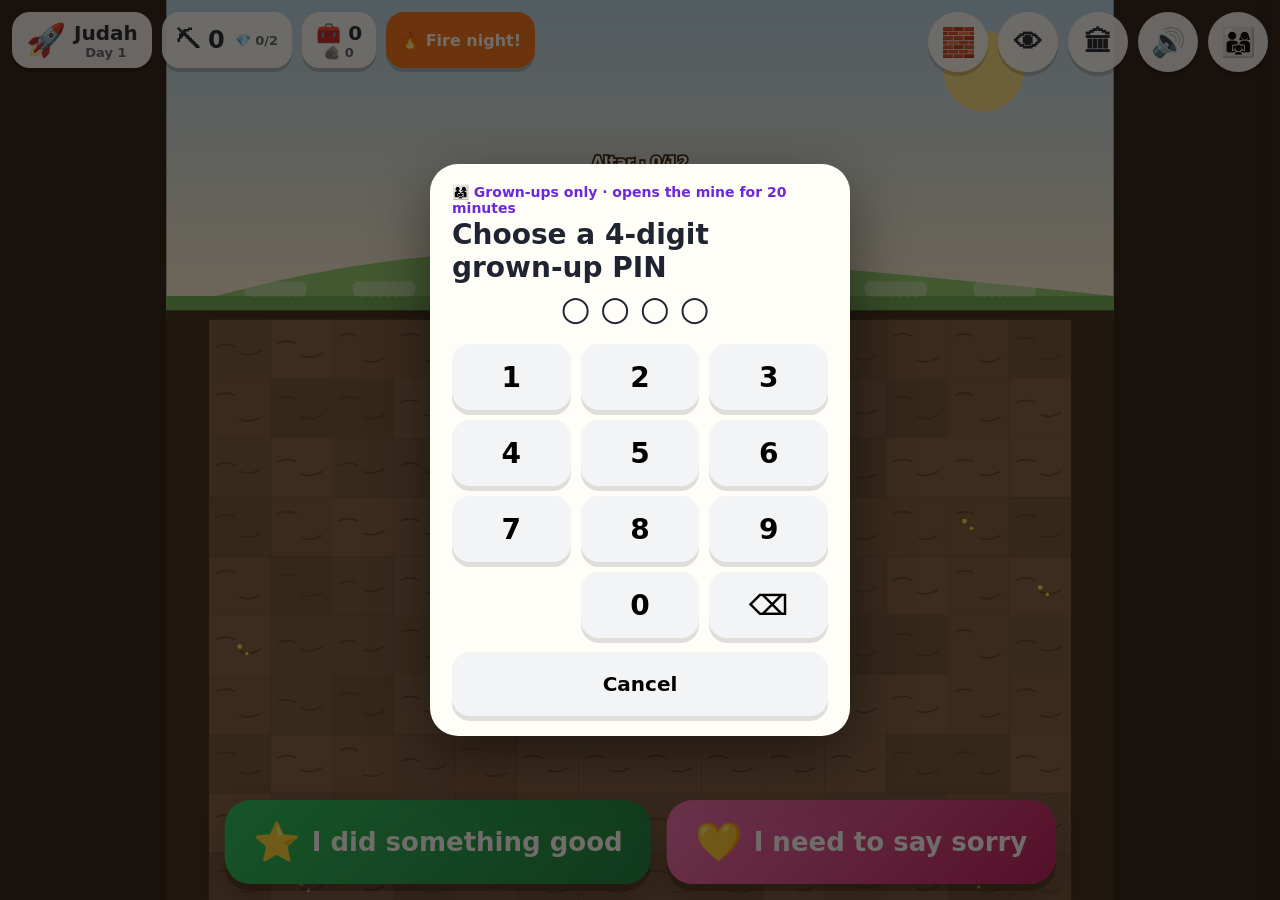
==== commit 5fa6d19b: "Mine: I shared the gospel hides a mystery gem A new good-thing card. It hides a mystery geode by the" ====
--- a/mine.html
+++ b/mine.html
@@ -364,6 +364,7 @@
   amethyst:   ['Amethyst', 'Self-control', '#eaa8ff', '#a12cff', '#46087f'],
 };
 const GEM_IDS = Object.keys(GEMS);
+const mysteryGem = () => GEM_IDS[Math.floor(Math.random() * GEM_IDS.length)];
 const TREASURE = ['gold', 'pearl', ...GEM_IDS];
 // Draft list: swap in the family's own. Good things hide their gem; sorry things put in a wobbly prop.
 const GOOD = [
@@ -378,6 +379,7 @@
   { e: '🪶', t: 'I used a soft voice and gentle hands', gem: 'beryl' },
   { e: '😤', t: 'I calmed down when I was cross', gem: 'amethyst' },
   { e: '🤗', t: 'I helped my brother or sister', gem: 'hand', sib: true },
+  { e: '✝️', t: 'I shared the gospel', gem: 'gospel' }, // hides a mystery gem: any of the nine, found when dug
   { e: '👀', t: 'I saw God’s fruit in someone', spot: true },
 ];
 const SORRY = [
@@ -625,7 +627,7 @@
   if (rubble) return `<rect x="${x}" y="${y}" width="${CW}" height="${CH}" fill="#4a3a2c"/><g stroke="#2b2018" stroke-width="1.2"><ellipse cx="${x + 13}" cy="${y + 36}" rx="12" ry="10" fill="#8d7d6b"/><ellipse cx="${x + 36}" cy="${y + 38}" rx="14" ry="10" fill="#7b6b59"/><ellipse cx="${x + 25}" cy="${y + 20}" rx="12" ry="9" fill="#9a8a77"/><ellipse cx="${x + 42}" cy="${y + 14}" rx="8" ry="7" fill="#857562"/></g>`;
   return `<rect x="${x}" y="${y}" width="${CW}" height="${CH}" fill="${tints[v]}"/><path d="M${x + 6} ${y + 14 + v * 3} q8 -4 16 0 M${x + 26} ${y + 34 - v * 2} q8 4 18 -2" stroke="#5a412c" stroke-width="1.4" fill="none"/>`;
 }
-const art = (t) => t === 'gold' ? '#nugget' : t === 'pearl' ? '#pearlBig' : t === 'geode' ? '#geode' : t === 'stone' ? '#stoneBlock' : `#g-${t}`;
+const art = (t) => t === 'gold' ? '#nugget' : t === 'pearl' ? '#pearlBig' : t === 'geode' || t === 'gospel' ? '#geode' : t === 'stone' ? '#stoneBlock' : `#g-${t}`;
 const tname = (t) => t === 'gold' ? 'Gold' : t === 'pearl' ? 'Pearl' : t === 'stone' ? 'Stone' : t === 'hands' ? 'Helping hand' : GEMS[t][0];
 const ticon = (t, size = 26) => t === 'stone' ? '🪨' : t === 'hands' ? '🙌' : `<svg viewBox="-16 -16 32 32" width="${size}" height="${size}"><use href="${art(t)}" transform="scale(${t === 'pearl' ? 1.1 : t === 'gold' ? 1.1 : .95})"/></svg>`;
 
@@ -665,7 +667,7 @@
           <g class="arrow"><rect x="${x - 8}" y="${y - 26}" width="68" height="26" rx="13" fill="#fff" stroke="#be185d" stroke-width="2"/><text x="${x + 26}" y="${y - 7}" text-anchor="middle" font-size="16" font-weight="900" fill="#be185d">${k.boulder ? '🙌 help!' : `🆘 help!${k.extra?.length ? ` ×${k.extra.length + 1}` : ''}`}</text></g>
           ${k.pile ? `<use href="${art(k.pile)}" x="${x + 26}" y="${y + 28}" opacity=".6"/>` : `<text x="${x + 26}" y="${y + 34}" text-anchor="middle" font-size="22">${R[k.boulder.rid]?.e || '🪨'}</text>`}</g>`;
       } else if (k.earned) {
-        const col = k.content === 'gold' ? '#ffd84d' : k.content === 'pearl' ? '#fff' : GEMS[k.content] ? GEMS[k.content][3] : '#fff';
+        const col = k.content === 'gold' ? '#ffd84d' : k.content === 'pearl' ? '#fff' : k.content === 'gospel' ? '#f0abfc' : GEMS[k.content] ? GEMS[k.content][3] : '#fff';
         items += `<g pointer-events="none"><circle cx="${x + 26}" cy="${y + 25}" r="20" fill="none" stroke="${col}" stroke-width="4" class="beacon"/>
           <use href="#star" x="${x + 26}" y="${y + 25}" fill="${col}" stroke="#fff" stroke-width="1"/>
           <g class="arrow"><text x="${x + 26}" y="${y - 4}" text-anchor="middle" font-size="20">${k.earned}</text></g></g>`;
@@ -940,7 +942,7 @@
   const logs = S.logs[S.day] || {};
   document.getElementById('cardGrid').innerHTML = pickList.map((a, i) => {
     const used = kind === 'good' && (logs[a.t] || 0) >= PER_CARD;
-    const tag = kind === 'good' ? (a.pray ? '🟨 breathe and pray' : a.spot ? '💌 tell them' : a.sib ? '🙌 for you both' : a.gem === 'hand' ? '🙌 helping hand' : a.gem === 'pearl' ? '⚪ pearl' : a.gem === 'gold' ? '🟨 gold' : `💎 ${GEMS[a.gem][0]}`) : '';
+    const tag = kind === 'good' ? (a.pray ? '🟨 breathe and pray' : a.spot ? '💌 tell them' : a.sib ? '🙌 for you both' : a.gem === 'hand' ? '🙌 helping hand' : a.gem === 'pearl' ? '⚪ pearl' : a.gem === 'gold' ? '🟨 gold' : a.gem === 'gospel' ? '❓ mystery gem' : `💎 ${GEMS[a.gem][0]}`) : '';
     return `<button class="tile ${kind === 'good' ? 'g' : 'b'} ${used ? 'done' : ''}" data-i="${i}"><span class="e">${a.e}</span>${a.t}<small>${used ? 'done twice today' : tag}</small></button>`;
   }).join('');
   document.getElementById('cardsOk').disabled = true;
@@ -1212,14 +1214,15 @@
     busy = false; return;
   }
   const fod = a.gem === fruitOfDay();
-  const size = Math.min(5, n + (fod ? 1 : 0));
+  const size = Math.min(5, n + (fod || a.gem === 'gospel' ? 1 : 0));
   const spot = seedGem(a.gem, a.e, size);
   if (n >= 4) seedGem('gold', '✨', 3);
-  const fruit = a.gem === 'gold' ? 'Prayer' : a.gem === 'pearl' ? 'Forgiveness' : GEMS[a.gem][1];
+  const fruit = a.gem === 'gold' ? 'Prayer' : a.gem === 'pearl' ? 'Forgiveness' : a.gem === 'gospel' ? 'Good news' : GEMS[a.gem][1];
   render();
   if (spot) aim(spot.r);
   await wait(350);
   caption(a.gem === 'gold' ? `🙏 God heard you. He loves talking with you.<em>Something golden is hidden by the mole.</em>`
+    : a.gem === 'gospel' ? `✝️ You shared the good news about Jesus!<em>A mystery gem is hidden by the mole. Dig it out to see which one!</em>`
     : `${a.e} God is growing ${fruit.toLowerCase()} in you!${fod ? ' 🌟' : ''}<em>${MEANING[a.gem]} · A gem is hidden by the mole.</em>`, 3400, 'joy');
   if (spot) {
     const from = { x: 400, y: cam.y + 120 };
@@ -1318,7 +1321,8 @@
   }
   const wasRubble = k.s === 'rubble', boulder = k.boulder;
   if (boulder) S.chest.hands--;
-  const found = k.pile || (k.content !== 'dirt' ? (k.content === 'geode' ? geodeGem(r) : k.content) : null);
+  const gospel = !k.pile && k.content === 'gospel';
+  const found = k.pile || (k.content !== 'dirt' ? (k.content === 'geode' ? geodeGem(r) : gospel ? mysteryGem() : k.content) : null);
   const size = k.size || 2, earned = k.earned, extras = k.extra || [];
   const stoneGot = 1;
   Object.assign(k, { s: 'tunnel', prop: 'stone', content: 'dirt', hits: 0, earned: null, soft: false, size: 0, pile: found, boulder: null, extra: null, order: ++S.order });
@@ -1347,6 +1351,7 @@
   const label = wasRubble ? `🆘 Rescued!<small>Your ${tname(found).toLowerCase()}${extras.length ? ` and ${extras.length} more stone${extras.length === 1 ? '' : 's'}` : ''} came through the fire and shine${extras.length ? '' : 's'} brighter!</small>`
     : found === 'gold' ? `🟨 Gold!<small>${earned === '✨' ? 'A bonus for a big-hearted choice' : earned === '☀️' || earned === '🌙' ? 'Faithful in little things (Luke 16:10)' : earned ? 'Time with God is precious' : 'A gold nugget'}</small>`
     : found === 'pearl' ? '⚪ A pearl!<small>Pearls grow where something hurt</small>'
+    : gospel ? `✝️ Mystery gem: ${size >= 4 ? 'Huge ' : ''}${GEMS[found][0]}!<small>For sharing the good news of Jesus. “How beautiful are the feet of those who bring good news!” (Romans 10:15)</small>`
     : `${flawless ? '🌈 Flawless ' : '💎 '}${size >= 4 ? 'Huge ' : ''}${GEMS[found][0]}!<small>${GEMS[found][1]}: ${MEANING[found]}${earned ? '' : ' · from a mystery geode!'}</small>`;
   busy = true;
   bigReveal(art(found), 1.5 + size * 0.25, label, screenOf(r, c), { hint: '👆 tap to put it in your treasure chest!', rainbow: flawless || wasRubble, ms: 4000 })
@@ -1715,7 +1720,7 @@
       const t = opts[0], k = cell(t.r, t.c);
       S.swings--; k.hits = (k.hits || 0) + 1;
       if (k.hits >= digCost(t.r, t.c)) {
-        const found = k.pile || (k.content !== 'dirt' ? (k.content === 'geode' ? geodeGem(t.r) : k.content) : null);
+        const found = k.pile || (k.content !== 'dirt' ? (k.content === 'geode' ? geodeGem(t.r) : k.content === 'gospel' ? mysteryGem() : k.content) : null);
         Object.assign(k, { s: 'tunnel', prop: 'stone', content: 'dirt', hits: 0, earned: null, soft: false, pile: null, order: ++S.order });
         if (found) S.chest[found]++;
         S.chest.stone++;
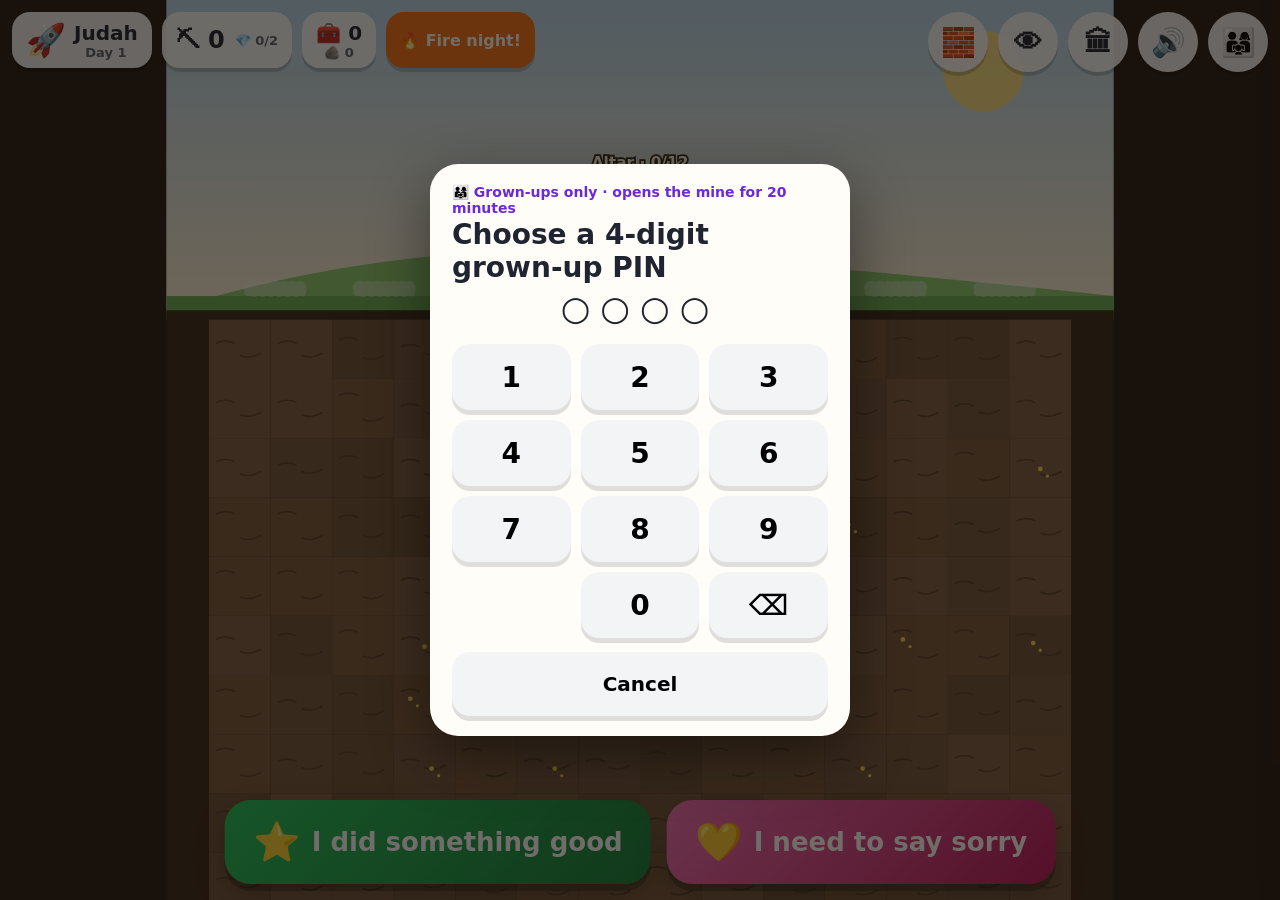
==== commit 87c5f8e8: "Mine: end-of-day recap walks toward the light with today's moments A little person walks toward a gl" ====
--- a/mine.html
+++ b/mine.html
@@ -203,14 +203,35 @@
     background: radial-gradient(circle at 50% 38%, #4a3a10 0%, #1b1530 45%, #0b0a18 100%); }
   .dayend.show { display: flex; animation: fadein .8s ease both; }
   .dayend .glow { width: 150px; height: 110px; animation: breathe 4s ease-in-out infinite; }
-  .dayend .dl { font-size: 26px; font-weight: 800; line-height: 1.35; max-width: 820px; opacity: 0; animation: fadein 1.2s ease forwards; }
+  .dayend .dl { font-size: 26px; font-weight: 800; line-height: 1.35; max-width: 820px; opacity: 0; }
+  .dayend .dl.in { animation: fadein 1.2s ease forwards; }
+  .dayend .dl-wrap { min-height: 120px; display: flex; align-items: center; justify-content: center; }
+  .heaven { position: relative; width: min(820px, 92%); height: 300px; }
+  .heaven .light { position: absolute; right: 2%; bottom: 0; width: 220px; height: 280px; border-radius: 110px 110px 0 0;
+    background: radial-gradient(ellipse at 50% 60%, #fffbe6 0%, #ffe9a0 35%, rgba(247,207,61,.35) 60%, transparent 75%); animation: breathe 4s ease-in-out infinite; }
+  .heaven .walker { position: absolute; bottom: 6px; left: 2%; font-size: 64px; animation: walk linear forwards, step .7s ease-in-out infinite; }
+  .heaven .walker span { display: inline-block; filter: drop-shadow(0 0 10px rgba(255,244,176,.7)); }
+  .heaven .memories { position: absolute; left: 0; right: 0; top: 0; display: flex; flex-wrap: wrap; justify-content: center; gap: 10px; }
+  .mem { display: flex; align-items: center; gap: 8px; max-width: 250px; padding: 8px 14px; border-radius: 16px; font-size: 17px; font-weight: 800; text-align: left; animation: memin .7s cubic-bezier(.2,1.5,.4,1) both; }
+  .mem b { font-size: 28px; }
+  .mem.good { background: #fff8db; color: #5a3d00; border: 3px solid #f7cf3d; box-shadow: 0 0 18px rgba(247,207,61,.6); }
+  .mem.good.rise { animation: rise 2.2s ease-in forwards; }
+  .mem.sorry { background: #4b4f5c; color: #e5e7eb; border: 3px solid #6b7280; }
+  .mem.sorry.wash { animation: wash 2.6s ease forwards; }
+  @keyframes walk { from { left: 2%; } to { left: 72%; } }
+  @keyframes step { 0%, 100% { transform: translateY(0) rotate(-3deg); } 50% { transform: translateY(-8px) rotate(3deg); } }
+  @keyframes memin { from { opacity: 0; transform: scale(.4) translateY(20px); } to { opacity: 1; transform: none; } }
+  @keyframes rise { to { opacity: 0; transform: translate(220px, -160px) scale(.4); } }
+  @keyframes wash { 40% { background: #fff; color: #fff; border-color: #fff; box-shadow: 0 0 30px #fff; } 100% { opacity: 0; background: #fff; color: #fff; transform: translateY(-60px) scale(1.1); filter: blur(6px); } }
   .dayend .dl small { display: block; font-size: 15px; font-weight: 700; color: #f7cf3d; margin-top: 4px; }
   .dayend .dl.big { font-size: 32px; color: #fff4b0; }
-  .dayend button { margin-top: 10px; min-height: 64px; min-width: 200px; border: 0; border-radius: 20px; font: inherit; font-size: 24px; font-weight: 900; background: #f7cf3d; color: #3b2a00; opacity: 0; animation: fadein 1s ease forwards; cursor: pointer; }
+  .dayend button { margin-top: 10px; min-height: 64px; min-width: 200px; border: 0; border-radius: 20px; font: inherit; font-size: 24px; font-weight: 900; background: #f7cf3d; color: #3b2a00; opacity: 0; pointer-events: none; cursor: pointer; }
+  .dayend button.ready { animation: fadein 1s ease forwards; pointer-events: auto; }
   @keyframes fadein { from { opacity: 0; transform: translateY(8px); } to { opacity: 1; transform: none; } }
   @keyframes breathe { 0%, 100% { filter: drop-shadow(0 0 8px #f7cf3d); } 50% { filter: drop-shadow(0 0 26px #fff4b0); } }
   @media (prefers-reduced-motion: reduce) {
-    .dayend .glow { animation: none; }
+    .dayend .glow, .heaven .light, .heaven .walker { animation: none; }
+    .heaven .walker { left: 40%; }
     .reveal .rays, .reveal .spinny, .glint, .beacon, .arrow, .weak, .loose, .bob, .wing { animation: none !important; }
   }
   @media (max-width: 760px) { .grid { grid-template-columns: repeat(3, 1fr); } .dock button { font-size: 20px; padding: 0 16px; } }
@@ -398,9 +419,10 @@
   emerald: 'doing something nice for someone', chrysolite: 'doing right even when it’s hard', jasper: 'keeping your word', beryl: 'soft hands, soft words', amethyst: 'my body listens to me, not my mad feelings' };
 const PROP_WORD = { wood: 'rotten wood', hay: 'mouldy hay', stubble: 'dry stubble' };
 const KIDS = [
-  { id: 'eliana', name: 'Eliana', av: '🦋', age: 12, col: '#7c3aed' },
-  { id: 'annabelle', name: 'Annabelle', av: '🌸', age: 8, col: '#db2777' },
-  { id: 'judah', name: 'Judah', av: '🚀', age: 6, col: '#2563eb' },
+  // fig: the little person who walks toward the light in the end-of-day recap.
+  { id: 'eliana', name: 'Eliana', av: '🦋', age: 12, col: '#7c3aed', fig: '🧒' },
+  { id: 'annabelle', name: 'Annabelle', av: '🌸', age: 8, col: '#db2777', fig: '🧒' },
+  { id: 'judah', name: 'Judah', av: '🚀', age: 6, col: '#2563eb', fig: '🧒' },
 ];
 // Inside the family habits app (index.html opens this in a frame with ?embed=1): one child, a 🏠 button, habits feed the mine.
 const EMBED = new URLSearchParams(location.search).has('embed');
@@ -1254,6 +1276,8 @@
 }
 async function logSorry(a, n, how) {
   busy = true;
+  const sl = (S.sorryLogs = S.sorryLogs || {});
+  sl[S.day] = [...(sl[S.day] || []), a.t];
   if (how === 'noticed') S.noticedDays.push(S.day);
   let made = 0;
   const props = how === 'owned' ? Math.ceil(n / 2) : n; // owning up always costs less than being caught
@@ -1376,28 +1400,77 @@
 
 // ---------- end of the day: this is a game, but the Day is real (2 Cor 5:10, 1 Cor 3:11–15) ----------
 // Plays once a day per child, when their last swing is used.
-const DAY_END = (name) => [
-  { t: `🌙 Great digging today, ${name}.` },
-  { t: 'Even though this is just a game, you will actually stand before God on the Day of Judgment.', ref: '2 Corinthians 5:10', big: true },
-  { t: 'On that Day, God will show what lasted.', ref: '1 Corinthians 3:13' },
-  { t: 'If you trust Jesus, you are safe on him, the foundation. And he loves to reward what you build with him.', ref: '1 Corinthians 3:11–14' },
-  { t: 'So let’s build with gold, silver and precious stones. 💛' },
-];
+// A little person walks toward the light. Today's good moments are kept (God remembers them, Heb 6:10),
+// and the angry ones are washed white when we say sorry (1 John 1:9, Isa 1:18). Then: think about tomorrow.
+function dayEndSteps() {
+  const good = Object.entries(S.logs[S.day] || {})
+    .flatMap(([t, n]) => Array.from({ length: Math.min(n, 2) }, () => GOOD.find((g) => g.t === t)))
+    .filter(Boolean).slice(0, 6);
+  const sorry = [...new Set((S.sorryLogs || {})[S.day] || [])].map((t) => SORRY.find((x) => x.t === t)).filter(Boolean).slice(0, 3);
+  const steps = [
+    { t: `🌙 Great digging today, ${kid.name}.`, ms: 3800 },
+    { t: 'Even though this is just a game, you will actually stand before God one day.', ref: '2 Corinthians 5:10', big: true, ms: 5200 },
+    good.length
+      ? { t: 'In heaven, God will remember the good you did with him. Like today…', ref: 'Hebrews 6:10', show: 'good', ms: 4600 + good.length * 1300, say: good.map((g) => g.t).join('. ') }
+      : { t: 'In heaven, God will remember the good you do with him. Tomorrow is a new day to make moments like that.', ref: 'Hebrews 6:10', ms: 6000 },
+  ];
+  if (sorry.length) {
+    steps.push({ t: 'And the times you were angry or unkind? When you say sorry, Jesus washes them away.', ref: '1 John 1:9 · Isaiah 1:18', show: 'sorry', ms: 6500 });
+    steps.push({ t: 'So think about tomorrow. What could you do differently?', big: true, ms: 5000 });
+  }
+  steps.push({ t: 'If you trust Jesus, you are safe on him, the foundation. And he loves to reward what you build with him.', ref: '1 Corinthians 3:11–14', ms: 6000 });
+  steps.push({ t: 'So let’s build with gold, silver and precious stones. 💛', ms: 4000 });
+  return { steps, good, sorry };
+}
+
 function maybeDayEnd() {
   if (S.swings > 0 || S.dayEndShown === S.day || S.swungDay !== S.day) return;
   if (busy || document.getElementById('reveal').classList.contains('show')) { setTimeout(maybeDayEnd, 800); return; }
   S.dayEndShown = S.day; save();
-  const lines = DAY_END(kid.name), el = document.getElementById('dayEnd'), gap = 4.2;
-  el.innerHTML = `<svg class="glow" viewBox="-75 -60 150 110"><polygon points="-40,-5 0,-38 40,-5" fill="url(#gold)" stroke="#8f6206"/><rect x="-32" y="-5" width="64" height="30" fill="url(#gold)" stroke="#8f6206"/><rect x="-60" y="26" width="120" height="16" rx="3" fill="#fff4b0" stroke="#d79f12"/></svg>`
-    + lines.map((l, i) => `<div class="dl ${l.big ? 'big' : ''}" style="animation-delay:${i * gap}s">${l.t}${l.ref ? `<small>${l.ref}</small>` : ''}</div>`).join('')
-    + `<button id="dayEndOk" style="animation-delay:6s">Amen 🙏</button>`;
+  const { steps, good, sorry } = dayEndSteps(), el = document.getElementById('dayEnd');
+  const total = steps.reduce((a, b) => a + b.ms, 0);
+  el.innerHTML = `
+    <div class="heaven">
+      <div class="light"></div>
+      <div class="walker" style="animation-duration:${total}ms, .7s"><span>${kid.fig || '🧒'}</span></div>
+      <div class="memories"></div>
+    </div>
+    <div class="dl-wrap"><div class="dl"></div></div>
+    <button id="dayEndOk">Amen 🙏</button>`;
   el.classList.add('show');
   chime([392, 523, 659], 'triangle');
-  if ('speechSynthesis' in window) {
-    speechSynthesis.cancel();
-    lines.forEach((l, i) => setTimeout(() => { if (!el.classList.contains('show')) return; const u = new SpeechSynthesisUtterance(l.t.replace(/[\u{1F000}-\u{1FFFF}\u{2600}-\u{27BF}\u{FE0F}]/gu, '')); u.lang = 'en-AU'; u.rate = 0.9; speechSynthesis.speak(u); }, i * gap * 1000 + 300));
-  }
-  document.getElementById('dayEndOk').onclick = () => { el.classList.remove('show'); if ('speechSynthesis' in window) speechSynthesis.cancel(); };
+  const timers = [];
+  const mem = el.querySelector('.memories'), dl = el.querySelector('.dl');
+  const say = (text) => {
+    if (!('speechSynthesis' in window) || !el.classList.contains('show')) return;
+    const u = new SpeechSynthesisUtterance(text.replace(/[\u{1F000}-\u{1FFFF}\u{2600}-\u{27BF}\u{FE0F}]/gu, '').replace('…', '.'));
+    u.lang = 'en-AU'; u.rate = 0.9; speechSynthesis.speak(u);
+  };
+  if ('speechSynthesis' in window) speechSynthesis.cancel();
+  let at = 0;
+  steps.forEach((st) => {
+    timers.push(setTimeout(() => {
+      if (!el.classList.contains('show')) return;
+      dl.className = `dl ${st.big ? 'big' : ''}`;
+      void dl.offsetWidth;
+      dl.classList.add('in');
+      dl.innerHTML = `${st.t}${st.ref ? `<small>${st.ref}</small>` : ''}`;
+      say(st.t + (st.say ? `. ${st.say}.` : ''));
+      // Earlier memories float up into the light as the story moves on.
+      mem.querySelectorAll('.mem.good').forEach((m) => m.classList.add('rise'));
+      if (st.show === 'good') good.forEach((g, i) => timers.push(setTimeout(() => {
+        mem.insertAdjacentHTML('beforeend', `<div class="mem good"><b>${g.e}</b><span>${g.t}</span></div>`);
+        chime([660 + i * 80], 'sine');
+      }, 1200 + i * 1300)));
+      if (st.show === 'sorry') {
+        sorry.forEach((x, i) => timers.push(setTimeout(() => mem.insertAdjacentHTML('beforeend', `<div class="mem sorry"><b>${x.e}</b><span>${x.t}</span></div>`), 600 + i * 500)));
+        timers.push(setTimeout(() => { mem.querySelectorAll('.mem.sorry').forEach((m) => m.classList.add('wash')); chime([880, 1175, 1568], 'sine'); }, 3200));
+      }
+    }, at));
+    at += st.ms;
+  });
+  timers.push(setTimeout(() => el.querySelector('#dayEndOk')?.classList.add('ready'), Math.min(at, 6000)));
+  document.getElementById('dayEndOk').onclick = () => { timers.forEach(clearTimeout); el.classList.remove('show'); if ('speechSynthesis' in window) speechSynthesis.cancel(); };
 }
 
 // ---------- treasure chest, temple and recipe book ----------
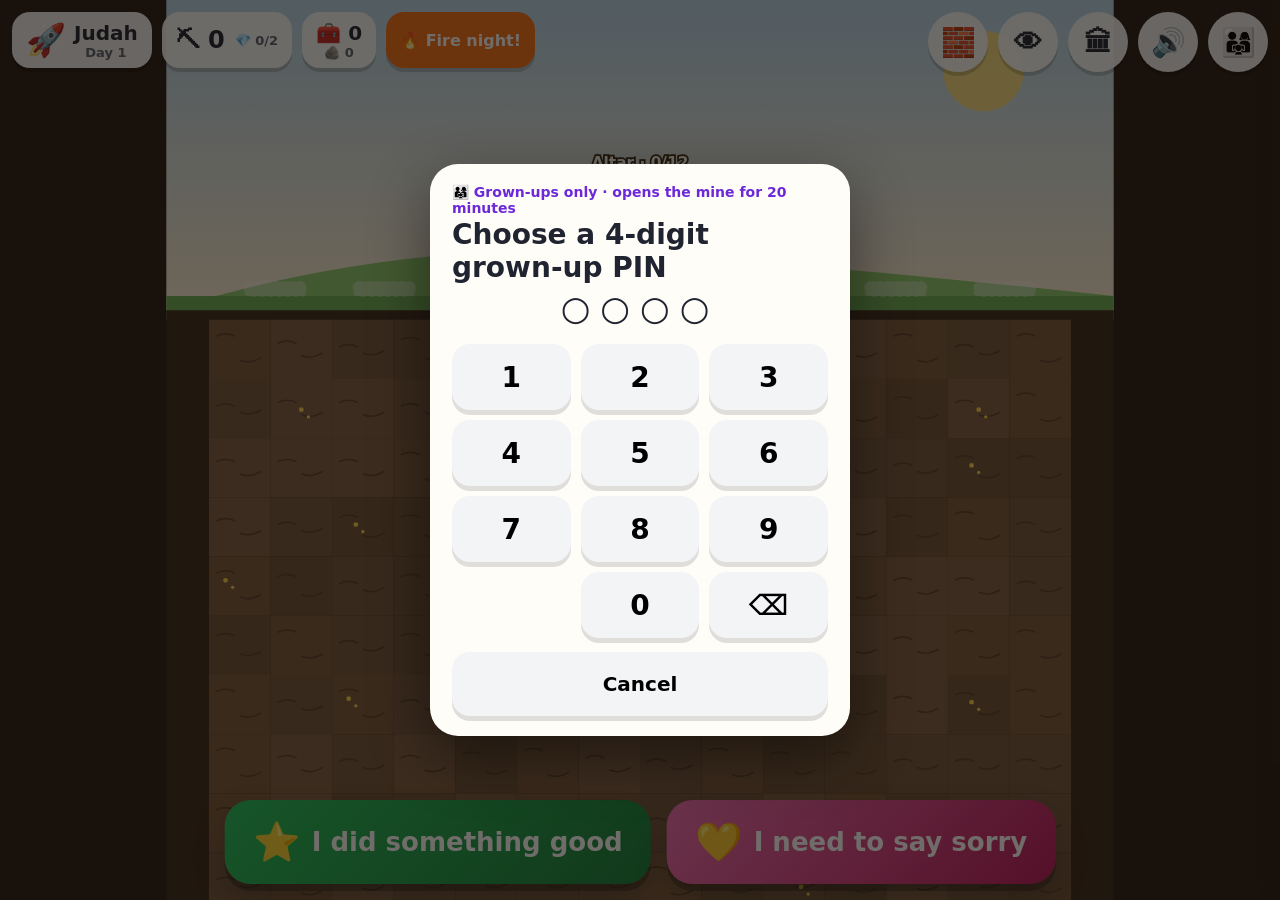
==== commit 17d3f25e: "Farm: buy, feed and grow animals with chore coins; rebalanced coins; harder, deeper mine - Every cho" ====
--- a/mine.html
+++ b/mine.html
@@ -439,9 +439,9 @@
 ];
 // Workshop upgrades: practise the fruit and you get better at it. Bought once, kept for good.
 RECIPES.push(
-  { id: 'pick2', e: '⛏️', name: 'Strong Pickaxe', kind: 'upgrade', cost: { jasper: 2, chalcedony: 1, stone: 6 }, does: 'Rock takes one less swing, and you can dig out 1 more treasure a day.', verse: 'Let us not become weary in doing good (Gal 6:9)' },
+  { id: 'pick2', e: '⛏️', name: 'Golden Pickaxe', kind: 'upgrade', cost: { gold: 8, stone: 25 }, does: 'Rock takes 3 swings instead of 5, and you can dig out 1 more treasure a day.', verse: 'Let us not become weary in doing good (Gal 6:9)' },
   { id: 'polish', e: '✨', name: 'Polishing Table', kind: 'upgrade', cost: { beryl: 2, amethyst: 1, stone: 6 }, does: 'God’s Spirit is polishing you! Every gem in your temple sparkles, and wing stones need just 1 stone.', verse: 'Transformed into his likeness with ever-increasing glory (2 Cor 3:18)' },
-  { id: 'pick3', e: '🌟', name: 'Golden Pickaxe', kind: 'upgrade', cost: { gold: 3, topaz: 2, stone: 8 }, does: 'Rock takes another swing less, and 1 more treasure a day. (Get the Strong Pickaxe first.)', verse: 'Work at it with all your heart (Col 3:23)' },
+  { id: 'pick3', e: '💎', name: 'Diamond Pickaxe', kind: 'upgrade', cost: { gold: 30, amethyst: 3, sapphire: 3, emerald: 3, pearl: 3, stone: 150 }, does: 'Rock breaks in just 1 swing! And 1 more treasure a day. (Get the Golden Pickaxe first.)', verse: 'Work at it with all your heart (Col 3:23)' },
 );
 const R = Object.fromEntries(RECIPES.map((r) => [r.id, r]));
 const hasUp = (id) => !!(S.upgrades && S.upgrades[id]);
@@ -454,7 +454,6 @@
 let ROWS = 30; // the mine grows deeper as it's dug out (see deepen)
 const ENTRY = { r: 0, c: 7 };
 const cx = (c) => MX + c * CW, cy = (r) => MY + r * CH;
-const hardness = (r) => Math.min(5, 3 + Math.floor(r / 10)); // swings per rock: 3 near the top, 4 deeper, 5 deep down
 const colOf = (x) => Math.max(0, Math.min(COLS - 1, Math.floor((x - MX) / CW)));
 // The foundation (Jesus) rock spans the middle. Anything built beyond it stands over the mine.
 const FOUND_L = 336, FOUND_R = 464;
@@ -501,16 +500,16 @@
   }
   return row;
 }
-// When the mine is nearly dug out, six new rows of rock open up below, so good deeds always have somewhere to hide a gem.
+// When digging gets near the bottom, ten new rows of rock open up below, so the mine never runs out.
 function deepen() {
   let rock = 0; for (const row of S.cells) for (const k of row) if (k.s === 'rock') rock++;
-  if (deepest() < ROWS - 4 && rock >= 30) return false;
-  for (let i = 0; i < 6; i++) S.cells.push(rockRow(S.cells.length));
+  if (deepest() < ROWS - 8 && rock >= 60) return false;
+  for (let i = 0; i < 10; i++) S.cells.push(rockRow(S.cells.length));
   ROWS = S.cells.length;
   return true;
 }
 function freshState() {
-  ROWS = 30;
+  ROWS = 40;
   const cells = [];
   for (let r = 0; r < ROWS; r++) cells.push(rockRow(r));
   Object.assign(cells[ENTRY.r][ENTRY.c], { s: 'tunnel', prop: 'stone', content: 'dirt', entry: true });
@@ -535,7 +534,9 @@
 const diggable = (r, c) => cell(r, c).s !== 'tunnel' && around(r, c).some(([a, b]) => cell(a, b).s === 'tunnel');
 const litGeode = (r, c) => cell(r, c).content === 'geode' && Object.values(S.plots).includes('lantern') && Math.abs(r - S.mole.r) + Math.abs(c - S.mole.c) <= 3;
 const pickLevel = () => (hasUp('pick2') ? 1 : 0) + (hasUp('pick3') ? 1 : 0);
-const digCost = (r, c) => { const k = cell(r, c), up = pickLevel(); return litGeode(r, c) ? 1 : k.soft ? Math.max(1, 2 - up) : k.s === 'rubble' ? Math.max(1, hardness(r) - 1 - up) : Math.max(1, hardness(r) - up); };
+// Swings per rock by pickaxe (iron, golden, diamond): rock 5/3/1; gem rock and fallen-in rubble 3/2/1.
+const ROCK_SWINGS = [5, 3, 1], SOFT_SWINGS = [3, 2, 1];
+const digCost = (r, c) => { const k = cell(r, c), p = pickLevel(); return litGeode(r, c) ? 1 : k.soft || k.s === 'rubble' ? SOFT_SWINGS[p] : ROCK_SWINGS[p]; };
 // Treasure dug out per day: 2 to start, +1 for each pickaxe upgrade. The rest waits in the rock for tomorrow.
 const gemCap = () => 2 + pickLevel();
 const gemsToday = () => (S.gemDay === S.day ? S.gemCount || 0 : 0);
@@ -791,8 +792,8 @@
   const left = mineLeft();
   document.getElementById('whoChip').innerHTML = `<span class="av">${kid.av}</span><span>${kid.name}<small>${left ? `⏳ ${Math.ceil(left / 60e3)} min left` : `Day ${S.day}`}</small></span>`;
   const n = S.swings;
-  document.getElementById('picks').title = hasUp('pick3') ? 'Golden Pickaxe' : hasUp('pick2') ? 'Strong Pickaxe' : 'Pickaxe';
-  document.getElementById('picks').style.background = hasUp('pick3') ? '#fde68a' : hasUp('pick2') ? '#dbeafe' : '';
+  document.getElementById('picks').title = hasUp('pick3') ? 'Diamond Pickaxe' : hasUp('pick2') ? 'Golden Pickaxe' : 'Iron Pickaxe';
+  document.getElementById('picks').style.background = hasUp('pick3') ? '#cffafe' : hasUp('pick2') ? '#fde68a' : '';
   document.getElementById('picks').innerHTML = (n ? `${'⛏'.repeat(Math.min(n, 5))}${n > 5 ? `<small style="display:inline;margin-left:4px">+${n - 5}</small>` : ''}` : '⛏ 0')
     + `<small style="display:inline;margin-left:8px">💎 ${gemsToday()}/${gemCap()}</small>`;
   const ch = S.chest, gems = TREASURE.reduce((a, t) => a + ch[t], 0);
@@ -1282,13 +1283,37 @@
   let made = 0;
   const props = how === 'owned' ? Math.ceil(n / 2) : n; // owning up always costs less than being caught
   for (let i = 0; i < props; i++) if (placeRot(a.prop, how)) made++;
+  // Getting caught: 2 squares fall in, 3 for a big one. Owning up only costs a square for a big one (4 or 5).
+  const fall = how === 'owned' ? (n >= 4 ? 1 : 0) : 2 + (n >= 4 ? 1 : 0);
+  const fell = sorryCaveIn(fall);
   chime(how === 'owned' ? [440, 523] : [220, 180]);
   const flyArt = `<use href="#p-${a.prop}" transform="translate(-26 -25)"/><g transform="translate(0 -10)"><g><animateTransform attributeName="transform" type="rotate" from="0" to="360" dur="1.2s" repeatCount="indefinite"/><g transform="translate(18 0)"><use href="#fly"/></g></g></g>`;
   const head = how === 'owned' ? '💛 Thank you for being honest.' : '👀 A grown-up noticed.';
-  const body = `Jesus forgives you right away (1 John 1:9). ${made ? `${made} wobbly ${PROP_WORD[a.prop]} prop${made === 1 ? '' : 's'} went in${how === 'owned' ? ' (fewer, because you owned up)' : ''}: those are for making it right with people, before the fire.` : ''}`;
+  const body = `Jesus forgives you right away (1 John 1:9). ${fell ? `Rumble! ${fell} bit${fell === 1 ? '' : 's'} of tunnel fell in. ` : ''}${made ? `${made} wobbly ${PROP_WORD[a.prop]} prop${made === 1 ? '' : 's'} went in${how === 'owned' ? ' (fewer, because you owned up)' : ''}: those are for making it right with people, before the fire.` : ''}`;
   await bigReveal(flyArt, 1, `${head}<small>${body}</small>`, null, { soft: true, ms: 3600 });
   render();
   busy = false;
+}
+
+// Fills in the newest tunnel squares (never the entrance, braced or pillared squares, ones holding treasure,
+// or ones with a wobbly prop that still needs making right).
+function sorryCaveIn(count) {
+  if (!count) return 0;
+  const spots = [];
+  for (let r = 0; r < ROWS; r++) for (let c = 0; c < COLS; c++) {
+    const k = cell(r, c);
+    if (k.s === 'tunnel' && !k.entry && !k.pillar && !k.pile && !k.boulder && (!k.prop || k.prop === 'stone')) spots.push({ r, c, o: k.order || 0 });
+  }
+  spots.sort((a, b) => b.o - a.o);
+  const hit = spots.slice(0, count);
+  hit.forEach(({ r, c }) => Object.assign(cell(r, c), { s: 'rubble', prop: null, how: null, hits: 0 }));
+  if (hit.some(({ r, c }) => r === S.mole.r && c === S.mole.c)) {
+    const left = spots.slice(count)[0];
+    S.mole = left ? { r: left.r, c: left.c } : { ...ENTRY };
+  }
+  if (hit.length) { scene.classList.remove('bigshake'); void scene.getBoundingClientRect(); scene.classList.add('bigshake'); thud(); }
+  save();
+  return hit.length;
 }
 
 // ---------- digging (tap to aim, tap again to swing) ----------
@@ -1328,10 +1353,12 @@
 
 function swing(r, c) {
   const k = cell(r, c);
-  const treasure = !k.boulder && (k.pile || k.content !== 'dirt');
+  // Gold earned by finishing routines or praying doesn't count toward the daily treasure limit.
+  const freeGold = k.content === 'gold' && !!k.earned;
+  const treasure = !k.boulder && !freeGold && (k.pile || k.content !== 'dirt');
   if (treasure && gemsToday() >= gemCap()) {
     scene.querySelector(`.cell[data-r="${r}"][data-c="${c}"]`)?.classList.add('shake');
-    return caption(`💎 That's ${gemCap()} treasures today! This one waits in the rock for tomorrow.<em>${pickLevel() < 2 ? 'A stronger pickaxe finds more each day.' : 'Well done, faithful worker.'}</em>`, 3200);
+    return caption(`💎 That's ${gemCap()} treasures today! This one waits in the rock for tomorrow.<em>${pickLevel() < 2 ? 'A better pickaxe finds more each day.' : 'Well done, faithful worker.'}</em>`, 3200);
   }
   S.swings--; S.swungDay = S.day;
   k.hits = (k.hits || 0) + 1;
@@ -1369,7 +1396,7 @@
     return;
   }
   if (!found) { chime([330]); if (S.swings === 0) setTimeout(maybeDayEnd, 1500); return; }
-  S.gemCount = gemsToday() + 1; S.gemDay = S.day;
+  if (!freeGold) { S.gemCount = gemsToday() + 1; S.gemDay = S.day; }
   chime(found === 'gold' ? [660, 880, 1100] : [660, 880, 1100, 1320, 1760]);
   const flawless = size >= 5 && !wasRubble;
   const label = wasRubble ? `🆘 Rescued!<small>Your ${tname(found).toLowerCase()}${extras.length ? ` and ${extras.length} more stone${extras.length === 1 ? '' : 's'}` : ''} came through the fire and shine${extras.length ? '' : 's'} brighter!</small>`
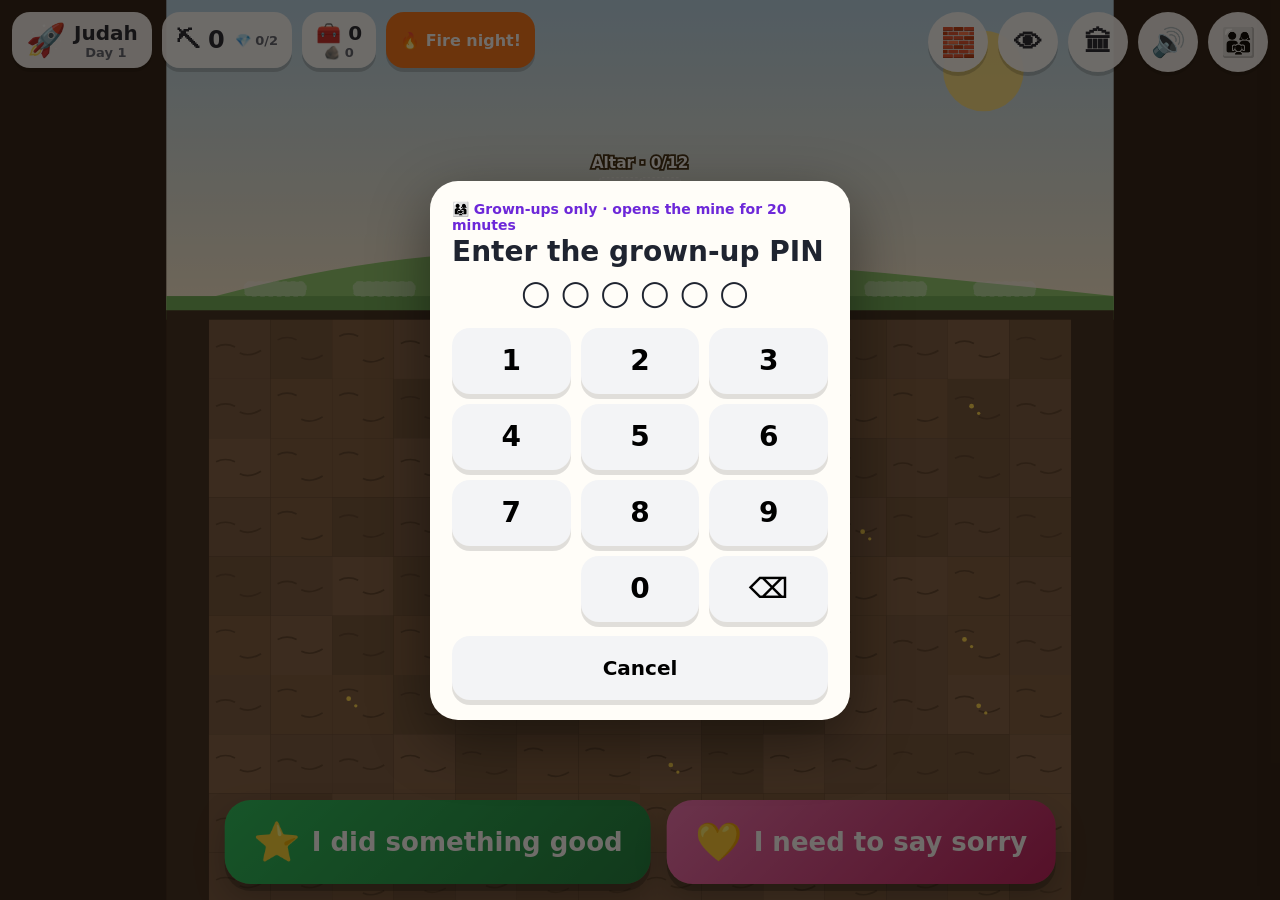
==== commit 5f1739d6: "Grown-up PIN is now a fixed 6-digit code; kids can sell any grown animal (duck, crocodile, sheep, co" ====
--- a/mine.html
+++ b/mine.html
@@ -910,28 +910,29 @@
   });
 }
 
-// ---------- grown-up PIN (set the first time; stays unlocked for 2 minutes) ----------
+// ---------- grown-up PIN (same as the main app: GROWN_PIN in js/config.js) ----------
+const GROWN_PIN = '040910';
 let pinUntil = 0;
 // grace: entering the PIN keeps the grown-up controls open for 15 minutes. The mine gate passes grace=false,
 // so opening the mine for a child never unlocks the grown-up controls too.
 function needPin(grace = true, note = '') {
   if (grace && Date.now() < pinUntil) return Promise.resolve(true);
   document.getElementById('pinNote').textContent = note ? `👨‍👩‍👧 Grown-ups only · ${note}` : '👨‍👩‍👧 Grown-ups only';
-  let saved = null; try { saved = localStorage.getItem('mine3.pin'); } catch {}
+  const saved = GROWN_PIN, LEN = GROWN_PIN.length;
   return new Promise((res) => {
     let entry = '', first = null;
     const title = document.getElementById('pinTitle'), dots = document.getElementById('pinDots');
     title.textContent = saved ? 'Enter the grown-up PIN' : 'Choose a 4-digit grown-up PIN';
-    const show = () => { dots.textContent = '●'.repeat(entry.length) + '○'.repeat(4 - entry.length); };
+    const show = () => { dots.textContent = '●'.repeat(entry.length) + '○'.repeat(LEN - entry.length); };
     show();
     document.getElementById('pinPad').innerHTML = [1, 2, 3, 4, 5, 6, 7, 8, 9, '', 0, '⌫'].map((d) => d === '' ? '<span></span>' : `<button class="btn no" data-d="${d}">${d}</button>`).join('');
     const done = (ok) => { ov('pinOv', false); document.getElementById('pinPad').onclick = null; if (ok && grace) pinUntil = Date.now() + 15 * 60e3; /* grown-up controls stay open for 15 minutes */ res(ok); };
     document.getElementById('pinPad').onclick = (e) => {
       const b = e.target.closest('[data-d]'); if (!b) return;
       const d = b.dataset.d;
-      if (d === '⌫') entry = entry.slice(0, -1); else if (entry.length < 4) entry += d;
+      if (d === '⌫') entry = entry.slice(0, -1); else if (entry.length < LEN) entry += d;
       show();
-      if (entry.length < 4) return;
+      if (entry.length < LEN) return;
       if (saved) { if (entry === saved) done(true); else { title.textContent = 'Not quite. Try again.'; entry = ''; setTimeout(show, 300); } }
       else if (!first) { first = entry; entry = ''; title.textContent = 'Type it once more'; setTimeout(show, 200); }
       else if (entry === first) { try { localStorage.setItem('mine3.pin', entry); } catch {} done(true); }
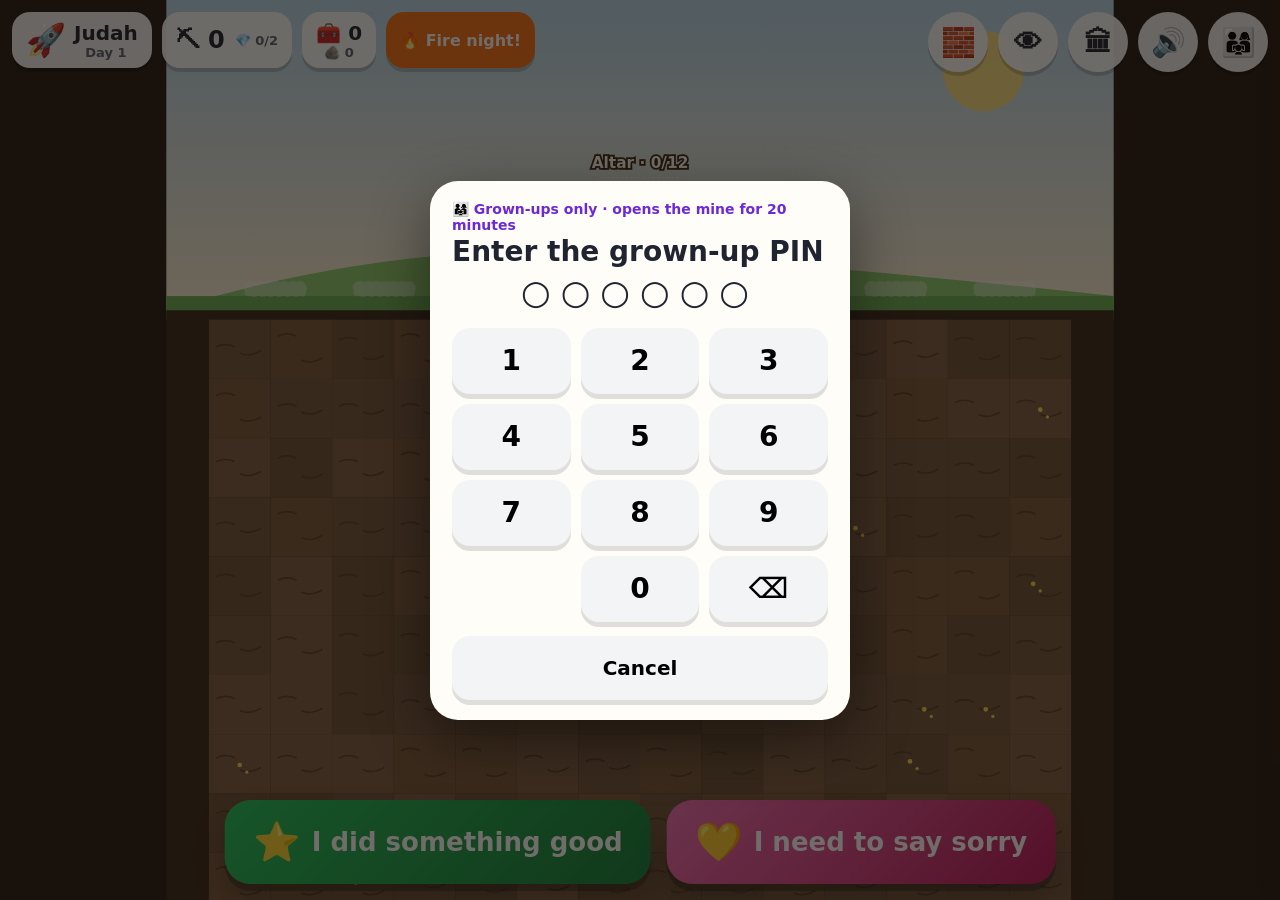
==== commit 0a54bb23: "Grown-ups can choose the read-aloud voice and speed (used by the app and the mine) Co-Authored-By: C" ====
--- a/mine.html
+++ b/mine.html
@@ -850,11 +850,21 @@
     src.buffer = buf; src.connect(f).connect(g).connect(audio.destination); src.start();
   } catch {}
 }
+// The read-aloud voice a grown-up chose in Grown-ups → 🔊 Voice (same setting as js/voice.js).
+function voiceUtterance(text, scale = 1) {
+  let set = { uri: '', rate: 0.95 };
+  try { set = Object.assign(set, JSON.parse(localStorage.getItem('app.voice') || '{}')); } catch {}
+  const u = new SpeechSynthesisUtterance(text);
+  let v = null; try { v = set.uri && speechSynthesis.getVoices().find((x) => x.voiceURI === set.uri); } catch {}
+  if (v) { u.voice = v; u.lang = v.lang; } else u.lang = 'en-AU';
+  u.rate = (set.rate || 0.95) * scale;
+  return u;
+}
 function speak(text, force = false) {
   if (!(S.readAloud || force) || !('speechSynthesis' in window)) return;
   const clean = text.replace(/<[^>]+>/g, ' ').replace(/[\u{1F000}-\u{1FFFF}\u{2600}-\u{27BF}\u{2B00}-\u{2BFF}\u{FE0F}⭐]/gu, '').replace(/\s+/g, ' ').trim();
   speechSynthesis.cancel();
-  const u = new SpeechSynthesisUtterance(clean); u.lang = 'en-AU'; u.rate = 0.95;
+  const u = voiceUtterance(clean, 1);
   speechSynthesis.speak(u);
 }
 const capEl = document.getElementById('caption');
@@ -1471,8 +1481,7 @@
   const mem = el.querySelector('.memories'), dl = el.querySelector('.dl');
   const say = (text) => {
     if (!('speechSynthesis' in window) || !el.classList.contains('show')) return;
-    const u = new SpeechSynthesisUtterance(text.replace(/[\u{1F000}-\u{1FFFF}\u{2600}-\u{27BF}\u{FE0F}]/gu, '').replace('…', '.'));
-    u.lang = 'en-AU'; u.rate = 0.9; speechSynthesis.speak(u);
+    const u = voiceUtterance(text.replace(/[\u{1F000}-\u{1FFFF}\u{2600}-\u{27BF}\u{FE0F}]/gu, '').replace('…', '.'), 0.95); speechSynthesis.speak(u);
   };
   if ('speechSynthesis' in window) speechSynthesis.cancel();
   let at = 0;
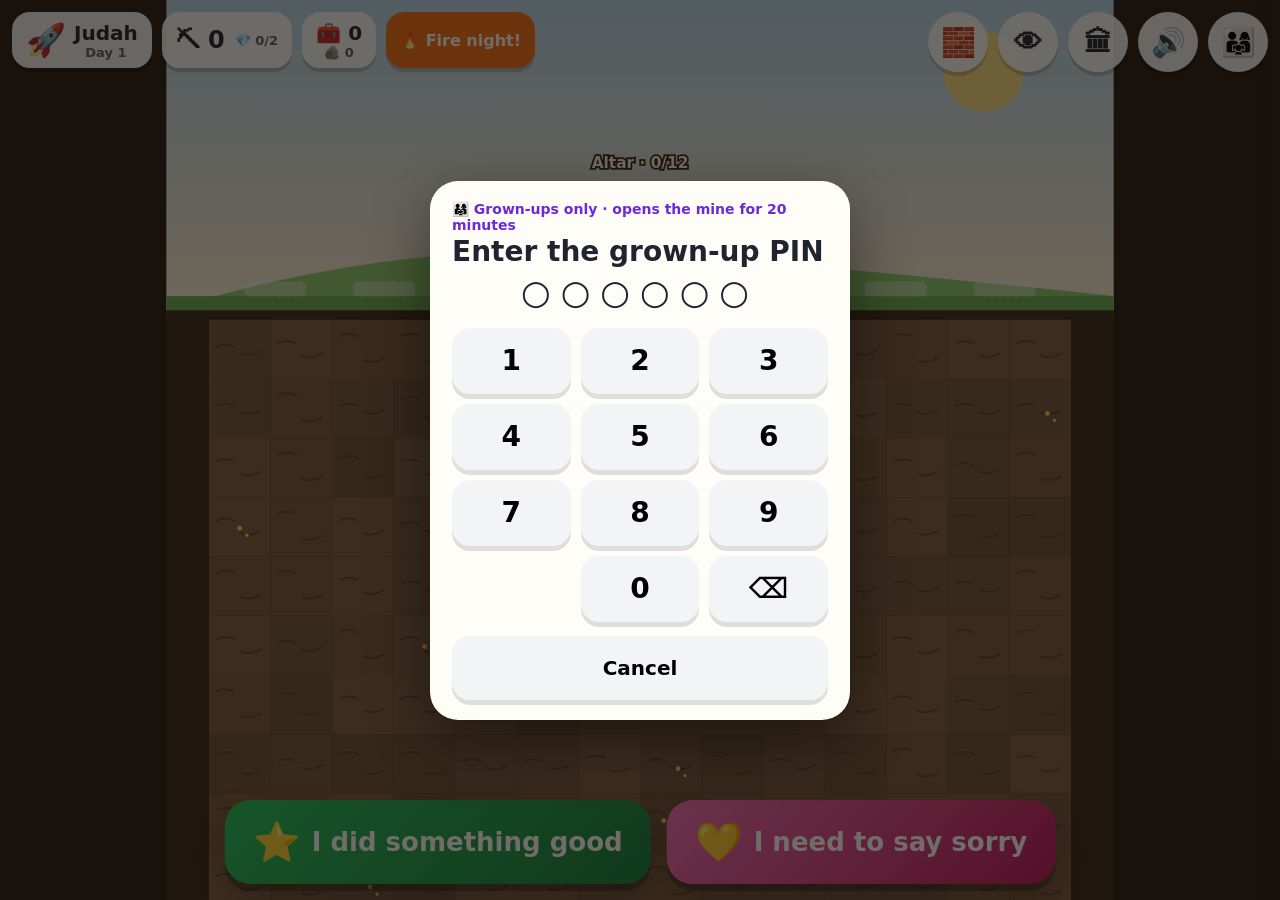
==== commit 3667ea35: "Grown-up time: the portal and the mine's grown-up controls close after 3 minutes, with a countdown C" ====
--- a/mine.html
+++ b/mine.html
@@ -923,7 +923,14 @@
 // ---------- grown-up PIN (same as the main app: GROWN_PIN in js/config.js) ----------
 const GROWN_PIN = '040910';
 let pinUntil = 0;
-// grace: entering the PIN keeps the grown-up controls open for 15 minutes. The mine gate passes grace=false,
+const GROWN_MS = 3 * 60e3; // same as GROWN_MINUTES in js/config.js
+let lockTimer = null;
+function lockGrownUps() {
+  pinUntil = 0;
+  const d = document.getElementById('drawer');
+  if (d.classList.contains('show')) { d.classList.remove('show'); caption('🔒 Grown-up time is over. Enter the PIN to go back in.', 2600); }
+}
+// grace: entering the PIN keeps the grown-up controls open for 3 minutes. The mine gate passes grace=false,
 // so opening the mine for a child never unlocks the grown-up controls too.
 function needPin(grace = true, note = '') {
   if (grace && Date.now() < pinUntil) return Promise.resolve(true);
@@ -936,7 +943,7 @@
     const show = () => { dots.textContent = '●'.repeat(entry.length) + '○'.repeat(LEN - entry.length); };
     show();
     document.getElementById('pinPad').innerHTML = [1, 2, 3, 4, 5, 6, 7, 8, 9, '', 0, '⌫'].map((d) => d === '' ? '<span></span>' : `<button class="btn no" data-d="${d}">${d}</button>`).join('');
-    const done = (ok) => { ov('pinOv', false); document.getElementById('pinPad').onclick = null; if (ok && grace) pinUntil = Date.now() + 15 * 60e3; /* grown-up controls stay open for 15 minutes */ res(ok); };
+    const done = (ok) => { ov('pinOv', false); document.getElementById('pinPad').onclick = null; if (ok && grace) { pinUntil = Date.now() + GROWN_MS; clearTimeout(lockTimer); lockTimer = setTimeout(lockGrownUps, GROWN_MS); } /* grown-up controls stay open for 3 minutes */ res(ok); };
     document.getElementById('pinPad').onclick = (e) => {
       const b = e.target.closest('[data-d]'); if (!b) return;
       const d = b.dataset.d;
@@ -1864,7 +1871,7 @@
 document.getElementById('lensBtn').onclick = () => { if (!Object.values(S.plots).includes('bell')) return caption('🔔 Build a Bell Tower to see the fire’s path all week.<em>Open your treasure chest to find the recipe.</em>', 3200, 'joy'); lens = !lens; render(); caption(lens ? '👁 Danger lens on: the orange path is where the fire will run. Red falls in.' : '👁 Danger lens off.', 2600, 'joy'); };
 document.getElementById('lookBtn').onclick = () => { cam.ty = cam.ty > 5 ? 0 : Math.max(0, Math.min(maxY(), (S.mole.r - 5) * CH)); };
 document.getElementById('speakBtn').onclick = () => { S.readAloud = !S.readAloud; render(); if (S.readAloud) speak('Read aloud is on.', true); };
-document.getElementById('lockNow').onclick = () => { pinUntil = 0; document.getElementById('drawer').classList.remove('show'); caption('🔒 Locked.', 1500); };
+document.getElementById('lockNow').onclick = () => { pinUntil = 0; clearTimeout(lockTimer); document.getElementById('drawer').classList.remove('show'); caption('🔒 Locked.', 1500); };
 document.getElementById('grownBtn').onclick = async () => { if (await needPin()) document.getElementById('drawer').classList.add('show'); };
 document.getElementById('drawerClose').onclick = () => document.getElementById('drawer').classList.remove('show');
 if (EMBED) {
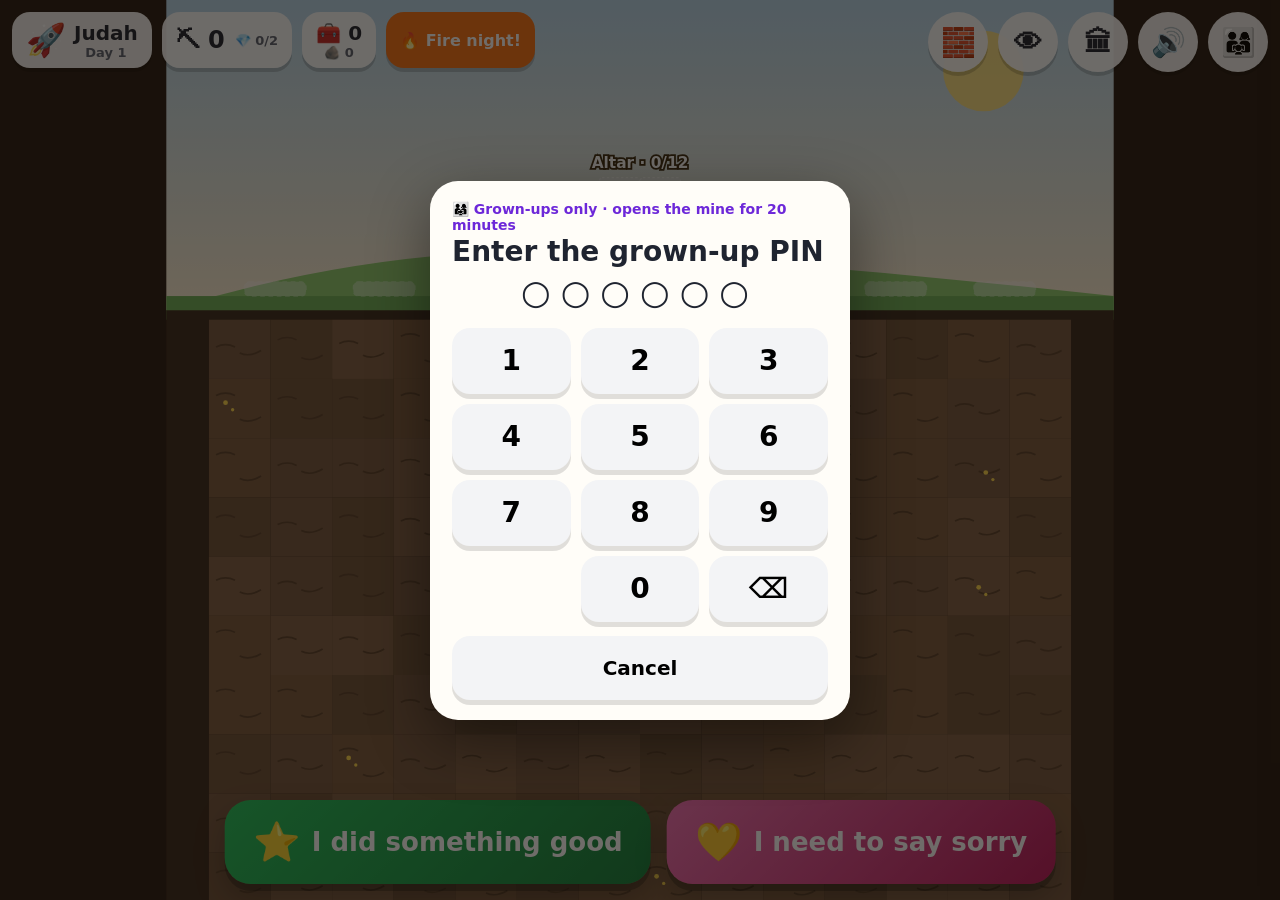
==== commit 92d9d3e2: "Fruit Check-in in the app, Going up! night, one set of morning rules, fair board, tighter grown-up l" ====
--- a/mine.html
+++ b/mine.html
@@ -395,7 +395,10 @@
   { e: '🕊️', t: 'I stopped a fight or let it go', gem: 'sapphire' },
   { e: '⏳', t: 'I waited without whining', gem: 'chalcedony' },
   { e: '🤝', t: 'I helped without being asked', gem: 'emerald' },
-  { e: '🙋', t: 'I told the truth when it was hard', gem: 'chrysolite' },
+  // Goodness = doing good: giving back what isn't mine (Joel's meaning, same as the fruit check-in).
+  { e: '🫴', t: 'I gave back something that wasn’t mine', gem: 'chrysolite' },
+  // Faithfulness = keeping my word, and telling the truth (being someone people can trust).
+  { e: '🙋', t: 'I told the truth when it was hard', gem: 'jasper' },
   { e: '✋', t: 'I did what I said I’d do', gem: 'jasper' },
   { e: '🪶', t: 'I used a soft voice and gentle hands', gem: 'beryl' },
   { e: '😤', t: 'I calmed down when I was cross', gem: 'amethyst' },
@@ -411,12 +414,12 @@
   { e: '🗯️', t: 'I used unkind words', prop: 'stubble' },
   { e: '🤥', t: 'I wasn’t truthful', prop: 'wood' },
 ];
-const GOOD_EX = { 1: 'Said thank you without being reminded', 3: 'Helped a sibling finish their job', 5: 'Forgave someone who really hurt them, or gave up something they really wanted' };
+const GOOD_EX = { 1: 'Said thank you without being reminded', 3: 'Helped a sibling finish their job', 5: 'Gave up something they really wanted so someone else could have it' };
 const SORRY_EX = { 1: 'A grumpy word or an eye roll', 3: 'Yelled at a sibling or slammed a door', 5: 'Hurt someone on purpose, or a big lie' };
 const BURNS = ['wood', 'hay', 'stubble'];
 // Kid-sized meanings, shown when a gem appears: the fruit is God's work in them (1 Cor 3:6–7, Gal 5:22).
 const MEANING = { carnelian: 'putting others first', topaz: 'being glad in God and for others', sapphire: 'making and keeping things calm', chalcedony: 'waiting with a calm heart',
-  emerald: 'doing something nice for someone', chrysolite: 'doing right even when it’s hard', jasper: 'keeping your word', beryl: 'soft hands, soft words', amethyst: 'my body listens to me, not my mad feelings' };
+  emerald: 'doing something nice for someone', chrysolite: 'doing good: giving back what isn’t mine', jasper: 'keeping your word and telling the truth', beryl: 'soft hands, soft words', amethyst: 'my body listens to me, not my mad feelings' };
 const PROP_WORD = { wood: 'rotten wood', hay: 'mouldy hay', stubble: 'dry stubble' };
 const KIDS = [
   // fig: the little person who walks toward the light in the end-of-day recap.
@@ -983,7 +986,7 @@
   const logs = S.logs[S.day] || {};
   document.getElementById('cardGrid').innerHTML = pickList.map((a, i) => {
     const used = kind === 'good' && (logs[a.t] || 0) >= PER_CARD;
-    const tag = kind === 'good' ? (a.pray ? '🟨 breathe and pray' : a.spot ? '💌 tell them' : a.sib ? '🙌 for you both' : a.gem === 'hand' ? '🙌 helping hand' : a.gem === 'pearl' ? '⚪ pearl' : a.gem === 'gold' ? '🟨 gold' : a.gem === 'gospel' ? '❓ mystery gem' : `💎 ${GEMS[a.gem][0]}`) : '';
+    const tag = kind === 'good' ? (a.pray ? '🙏 breathe and pray' : a.spot ? '💌 tell them' : a.sib ? '🙌 for you both' : a.gem === 'hand' ? '🙌 helping hand' : a.gem === 'pearl' ? '⚪ pearl' : a.gem === 'gold' ? '🟨 gold' : a.gem === 'gospel' ? '❓ mystery gem' : `💎 ${GEMS[a.gem][0]}`) : '';
     return `<button class="tile ${kind === 'good' ? 'g' : 'b'} ${used ? 'done' : ''}" data-i="${i}"><span class="e">${a.e}</span>${a.t}<small>${used ? 'done twice today' : tag}</small></button>`;
   }).join('');
   document.getElementById('cardsOk').disabled = true;
@@ -1113,15 +1116,12 @@
       word.innerHTML = `${inhale ? 'Breathe in' : 'Breathe out'}<br><span style="color:#b07a00">${inhale ? b.in : b.out}</span>`;
       speak(inhale ? b.in : b.out, true);
     }, 400 + i * MS));
+    // A breath prayer gives no swing and no gold: praying is time with God, not a way to earn.
+    // (It isn't counted in the day's gem list either, so praying never uses up a gem.)
     timers.push(setTimeout(async () => {
       close();
-      const logs = S.logs[S.day] = S.logs[S.day] || {};
-      logs[a.t] = (logs[a.t] || 0) + 1;
-      S.swings += 1;
-      const spot = seedGem('gold', '🙏', 3);
-      render(); if (spot) aim(spot.r);
       chime([523, 659, 784, 1047]);
-      caption('🙏 Amen. God heard you. He loves talking with you.<em>Something golden is hidden by the mole. +1 ⛏</em>', 4200, 'joy');
+      caption('🙏 Amen. God heard you.<em>He loves talking with you.</em>', 4200, 'joy');
     }, 400 + BREATHS * 2 * MS));
   };
   ov('prayOv', true);
@@ -1189,7 +1189,15 @@
   });
 }
 
-function askRating(a, good) {
+// A good thing only makes a gem when a grown-up has seen it: the grown-up types the PIN, then picks the
+// stars with the child. (Saying sorry needs no PIN: owning up should always be easy.)
+// If the grown-up controls are already open (PIN typed in the last 3 minutes), it doesn't ask again.
+async function askRating(a, good) {
+  if (good && !(Date.now() < pinUntil) && !(await needPin(false, 'a grown-up gives the gem'))) {
+    caption(`${a.e} Show a grown-up!<em>Ask a grown-up to type the PIN and give your gem.</em>`, 3200, 'love');
+    speak('Ask a grown-up to give your gem.', true);
+    return null;
+  }
   return new Promise((res) => {
     document.getElementById('rateTitle').textContent = `${a.e} ${a.t}`;
     const icon = good ? '⭐' : '🪰';
@@ -1209,7 +1217,7 @@
     document.getElementById('ownedBtn').onclick = () => chosen && finish({ n: chosen, how: 'owned' });
     document.getElementById('noticedBtn').onclick = () => chosen && finish({ n: chosen, how: 'noticed' });
     document.getElementById('rateCancel').onclick = () => finish(null);
-    ov('rateOv', true); // no PIN for ratings: the PIN only guards the grown-up controls
+    ov('rateOv', true);
   });
 }
 
@@ -1452,9 +1460,13 @@
     .flatMap(([t, n]) => Array.from({ length: Math.min(n, 2) }, () => GOOD.find((g) => g.t === t)))
     .filter(Boolean).slice(0, 6);
   const sorry = [...new Set((S.sorryLogs || {})[S.day] || [])].map((t) => SORRY.find((x) => x.t === t)).filter(Boolean).slice(0, 3);
+  // The "stand before God" line comes at most once a week (S.judgeDay = the last day it was shown),
+  // so it stays special and doesn't scare little ones every bedtime. "Safe on Jesus" still comes every day.
+  const weekly = !S.judgeDay || S.day - S.judgeDay >= 7 || S.day < S.judgeDay;
+  if (weekly) S.judgeDay = S.day;
   const steps = [
     { t: `🌙 Great digging today, ${kid.name}.`, ms: 3800 },
-    { t: 'Even though this is just a game, you will actually stand before God one day.', ref: '2 Corinthians 5:10', big: true, ms: 5200 },
+    ...(weekly ? [{ t: 'Even though this is just a game, you will actually stand before God one day.', ref: '2 Corinthians 5:10', big: true, ms: 5200 }] : []),
     good.length
       ? { t: 'In heaven, God will remember the good you did with him. Like today…', ref: 'Hebrews 6:10', show: 'good', ms: 4600 + good.length * 1300, say: good.map((g) => g.t).join('. ') }
       : { t: 'In heaven, God will remember the good you do with him. Tomorrow is a new day to make moments like that.', ref: 'Hebrews 6:10', ms: 6000 },
@@ -1473,6 +1485,7 @@
   if (busy || document.getElementById('reveal').classList.contains('show')) { setTimeout(maybeDayEnd, 800); return; }
   S.dayEndShown = S.day; save();
   const { steps, good, sorry } = dayEndSteps(), el = document.getElementById('dayEnd');
+  save(); // remembers which day the weekly line was shown
   const total = steps.reduce((a, b) => a + b.ms, 0);
   el.innerHTML = `
     <div class="heaven">
@@ -1890,13 +1903,34 @@
 document.getElementById('kidGrid').addEventListener('click', (e) => {
   const b = e.target.closest('[data-k]'); if (!b) return;
   save(); loadKid(b.dataset.k); ov('kidsOv', false); aim(S.mole.r); render();
+  if (mineLeft() <= 0) { mineGate().then((ok) => { if (ok) firstOpen().then(takeInbox); }); return; } // each child's mine is opened separately
   if (S.lastOpen === S.day) { caption(`${kid.av} Hi ${kid.name}! Let’s dig.`, 2000, 'joy'); takeGifts().then(takeInbox); } else firstOpen().then(takeInbox);
 });
 document.addEventListener('keydown', (e) => { if (e.key === 'Escape') { makingRight = false; placing = null; render(); capEl.classList.remove('show'); } });
 
 // ---------- the mine is opened by a grown-up, for 20 minutes at a time ----------
+// Each child has their own unlock (mine4.openUntil.<child>), so opening Judah's mine never opens Eliana's.
 const MINE_OPEN_MS = 20 * 60e3;
-function mineLeft() { try { return Math.max(0, Number(localStorage.getItem('mine4.openUntil') || 0) - Date.now()); } catch { return 0; } }
+const openKey = (id = kid.id) => `mine4.openUntil.${id}`;
+function mineLeft() { try { return Math.max(0, Number(localStorage.getItem(openKey()) || 0) - Date.now()); } catch { return 0; } }
+// Run once at start-up, after the child is chosen:
+// - The old shared unlock (mine4.openUntil, used by every child, and set for 8 hours by the main app)
+//   now counts only for the child opening the mine right now, for at most 20 minutes. Then it is removed.
+// - Any child's unlock with more than 20 minutes left is cut back: to 20 minutes for the child opening now,
+//   and cleared for everyone else.
+function tidyUnlocks() {
+  try {
+    const now = Date.now(), cap = now + MINE_OPEN_MS;
+    const old = Number(localStorage.getItem('mine4.openUntil') || 0);
+    localStorage.removeItem('mine4.openUntil');
+    if (old > now) localStorage.setItem(openKey(), String(Math.max(Number(localStorage.getItem(openKey()) || 0), Math.min(old, cap))));
+    for (const k of KIDS) {
+      const until = Number(localStorage.getItem(openKey(k.id)) || 0);
+      if (until <= now) localStorage.removeItem(openKey(k.id));
+      else if (until > cap) k.id === kid.id ? localStorage.setItem(openKey(k.id), String(cap)) : localStorage.removeItem(openKey(k.id));
+    }
+  } catch {}
+}
 function leaveMine() {
   save();
   if ('speechSynthesis' in window) speechSynthesis.cancel();
@@ -1906,7 +1940,7 @@
 async function mineGate() {
   if (mineLeft() > 0) return true;
   const ok = await needPin(false, 'opens the mine for 20 minutes');
-  if (ok) { try { localStorage.setItem('mine4.openUntil', String(Date.now() + MINE_OPEN_MS)); } catch {} render(); return true; }
+  if (ok) { try { localStorage.setItem(openKey(), String(Date.now() + MINE_OPEN_MS)); } catch {} render(); return true; }
   if (EMBED) parent.postMessage({ type: 'mine-close' }, location.origin);
   else caption('🔑 Ask a grown-up to open the mine.', 0, 'love');
   return false;
@@ -1930,6 +1964,7 @@
 const params = new URLSearchParams(location.search);
 if (params.get('kid')) startKid = params.get('kid');
 loadKid(startKid);
+tidyUnlocks();
 if (params.get('fresh')) { S = freshState(); S.readAloud = kid.age < 8; }
 for (let i = 0; i < (Number(params.get('weeks')) || 0); i++) autoWeek();
 aim(S.mole.r);
